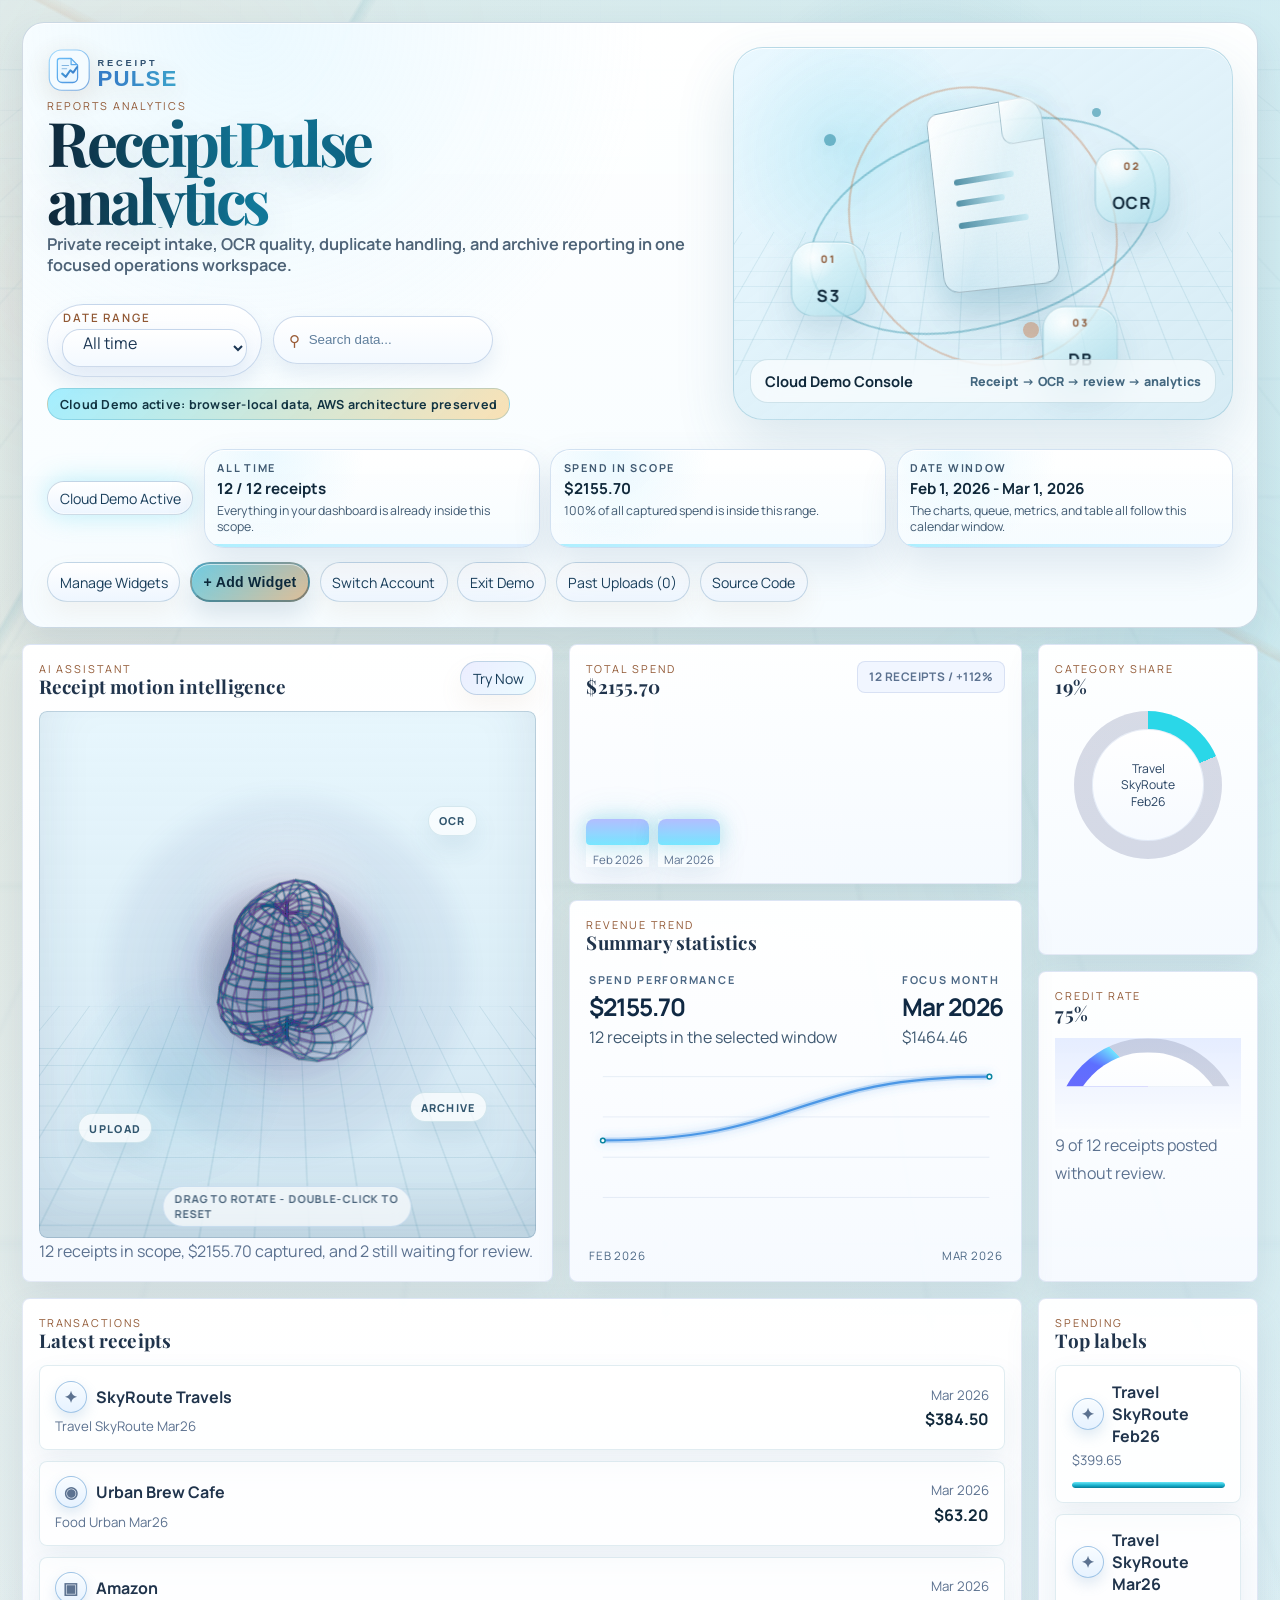
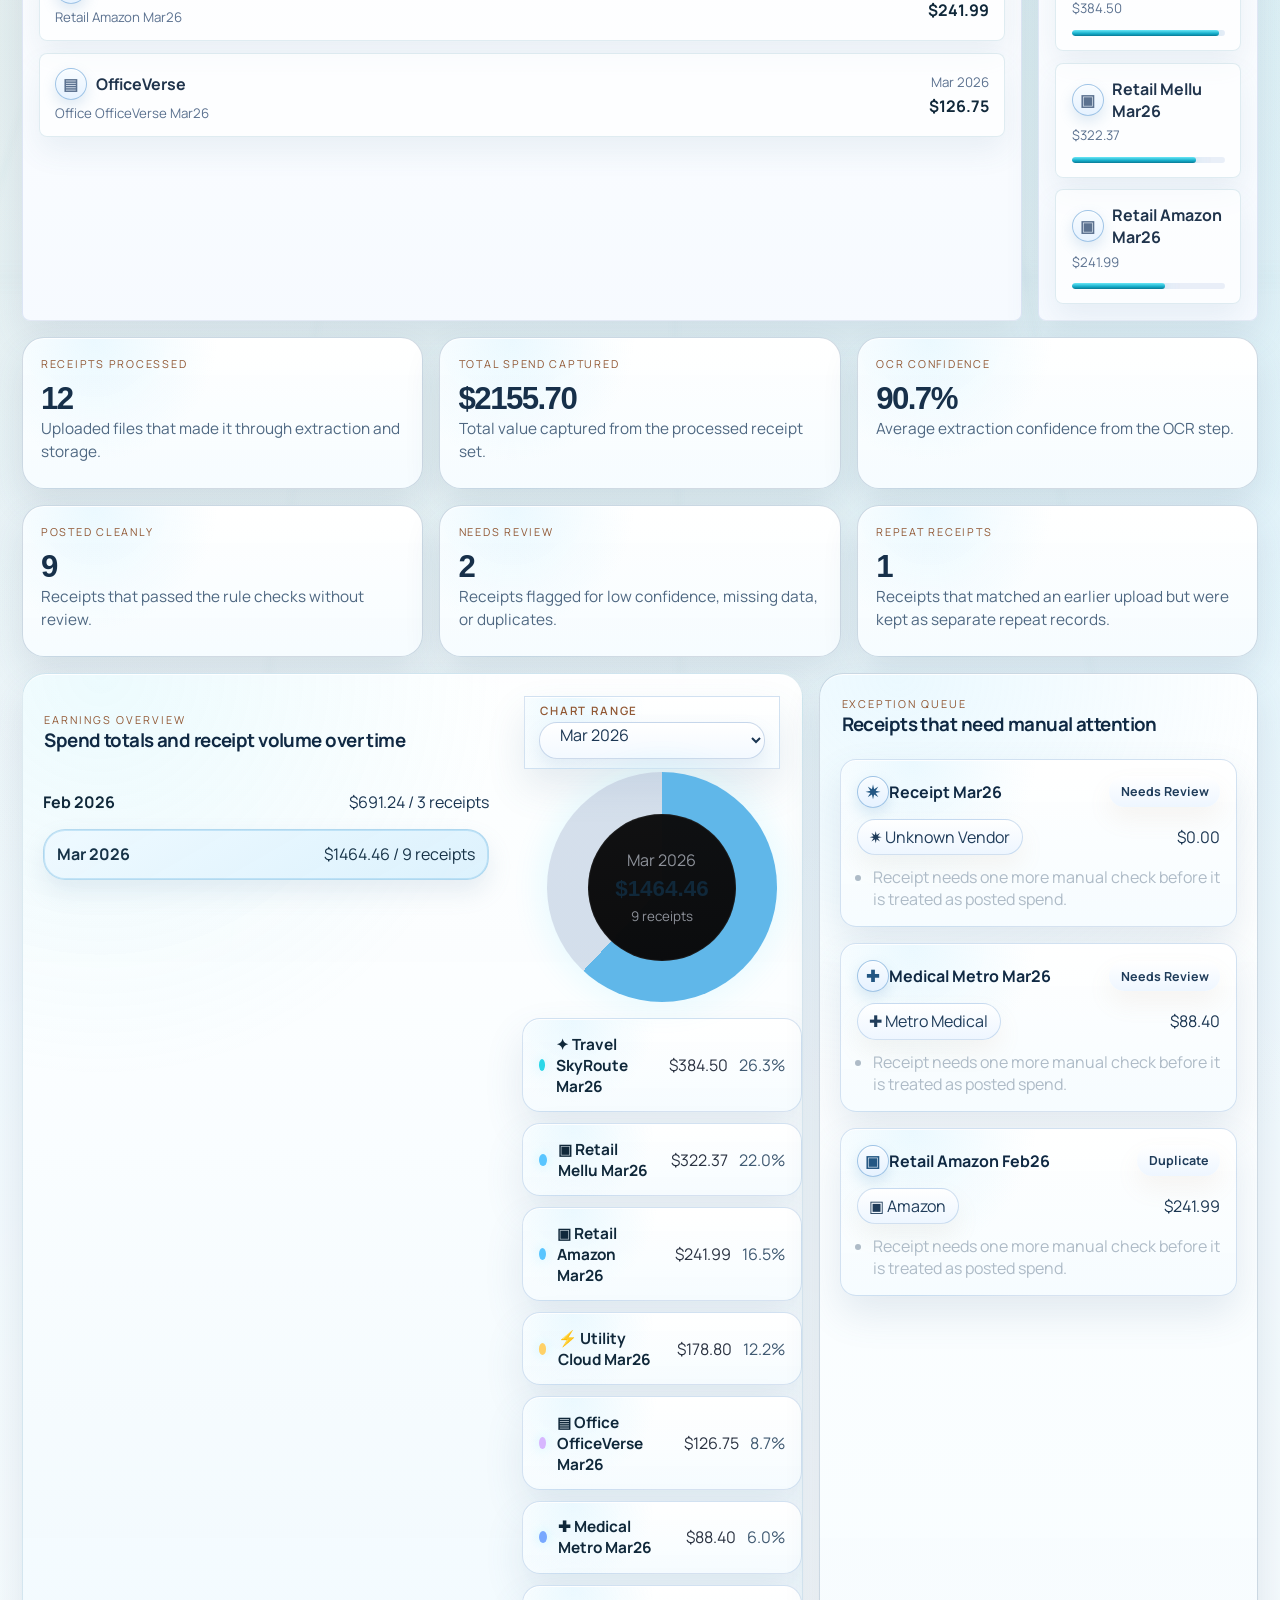
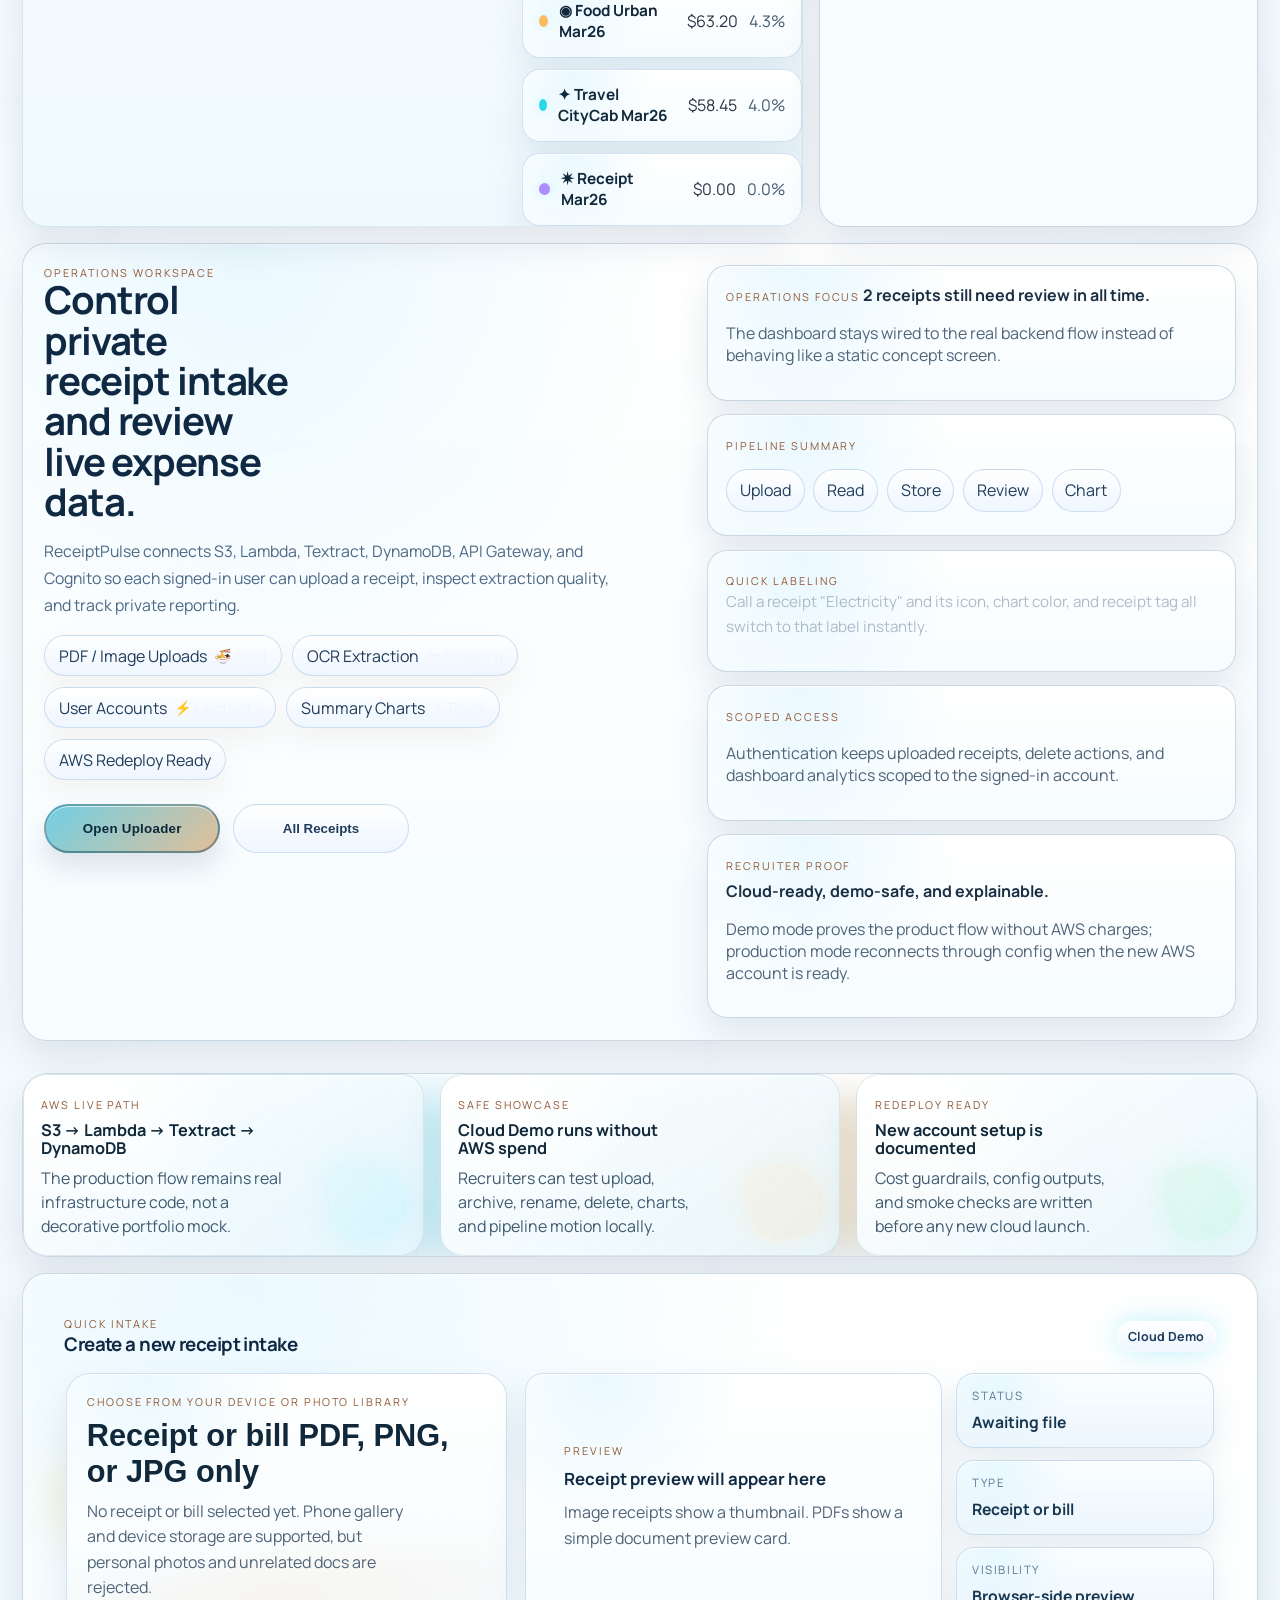
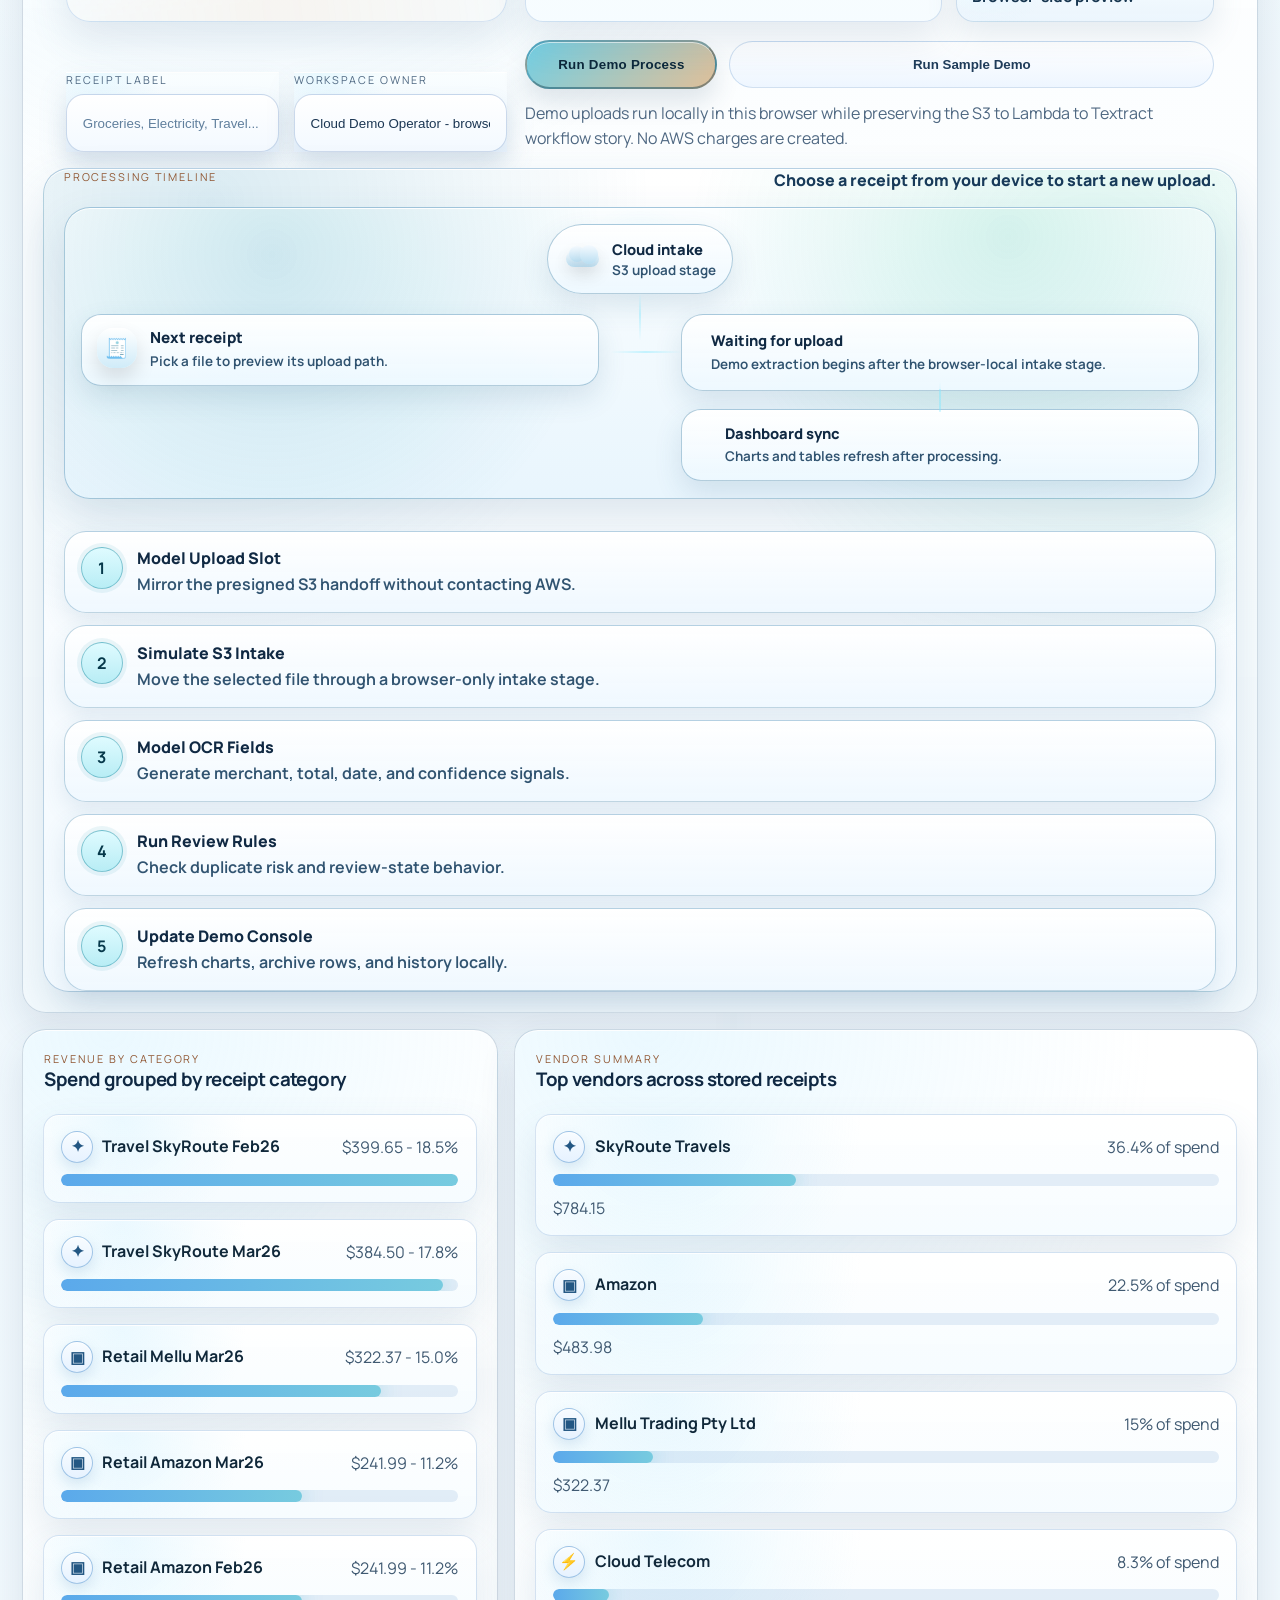
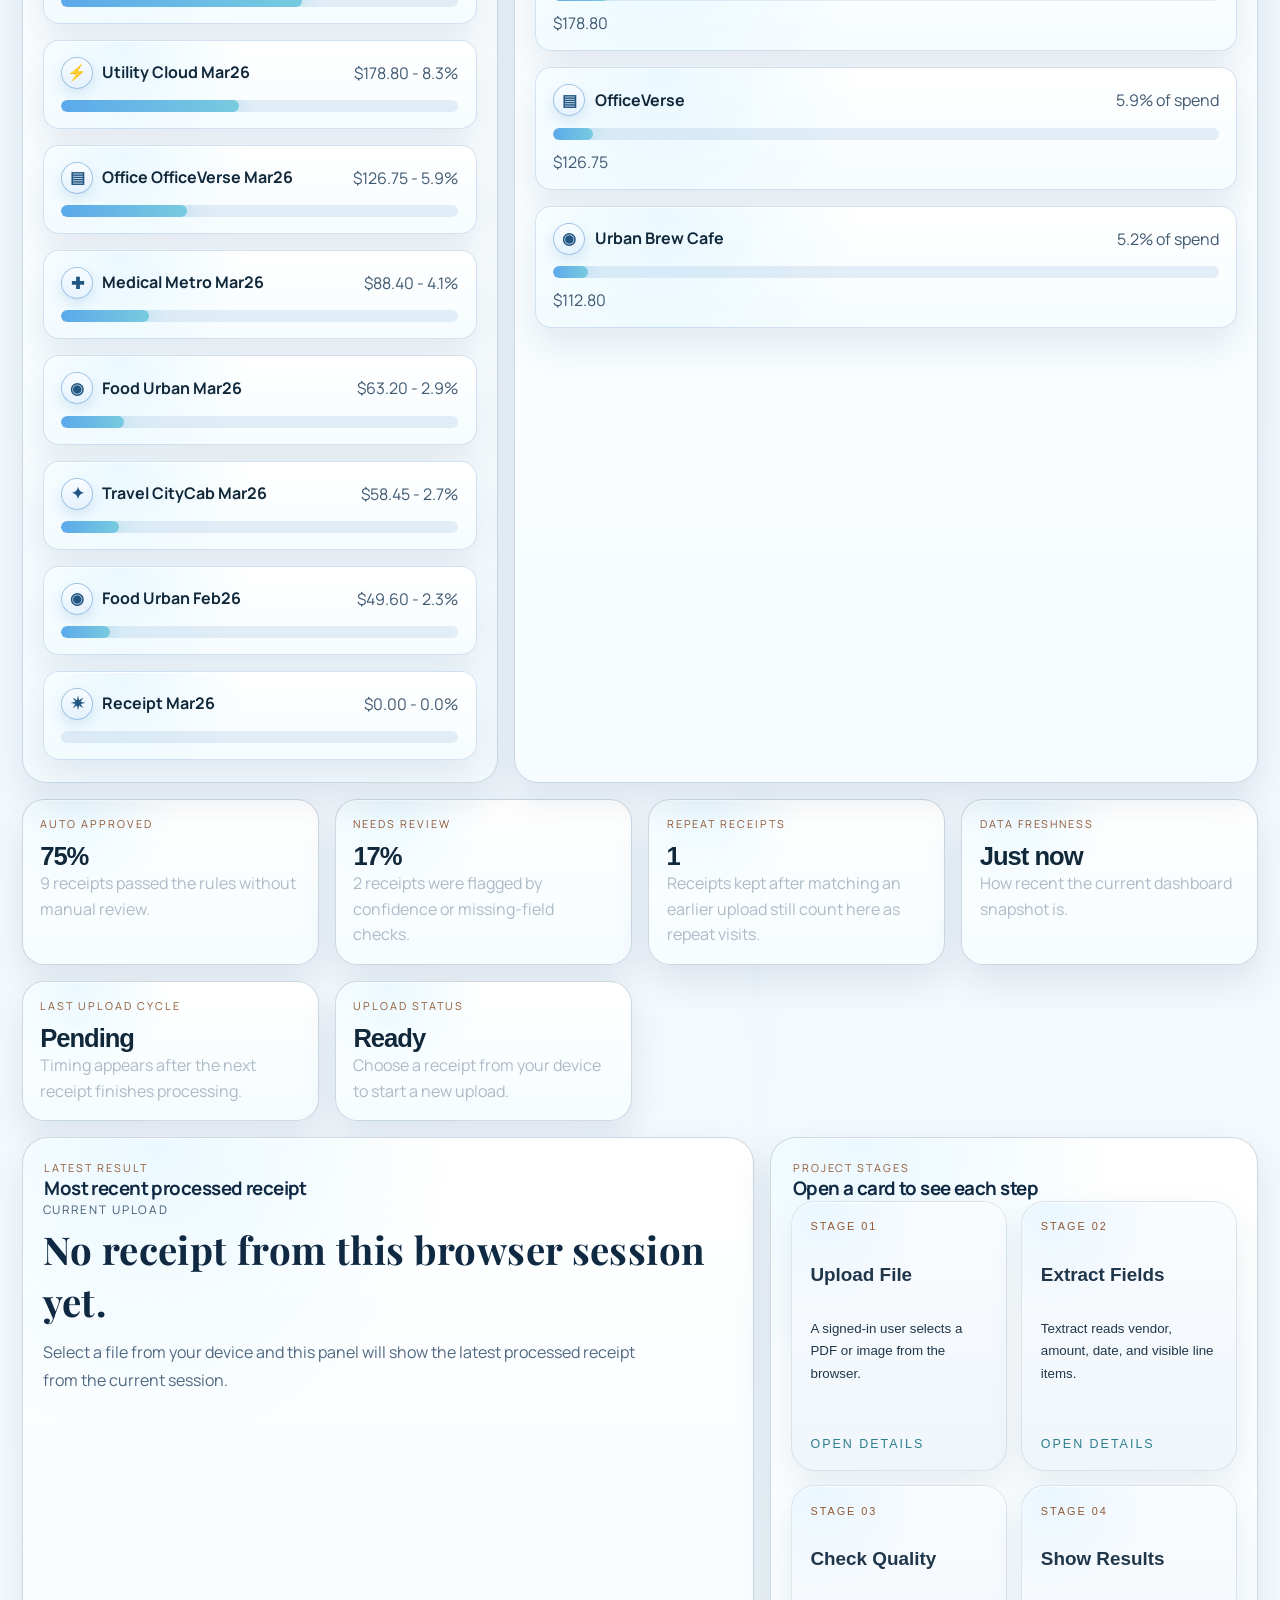
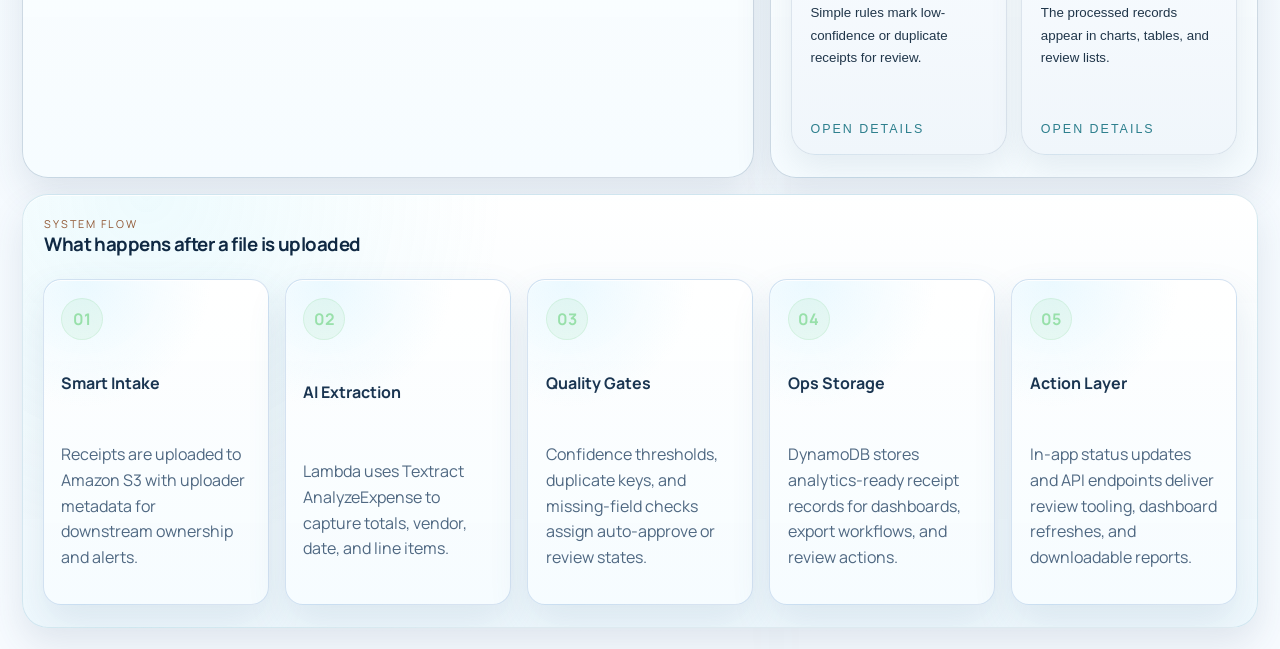
==== dashboard/app.html @ 8b2fd995 "Add premium dashboard visual upgrade" ====
<!DOCTYPE html>
<html lang="en">
  <head>
    <meta charset="UTF-8" />
    <meta name="viewport" content="width=device-width, initial-scale=1.0" />
    <meta name="referrer" content="strict-origin-when-cross-origin" />
    <script>
      (() => {
        document.documentElement.dataset.uiTheme = "light";
        document.documentElement.style.colorScheme = "light";
        try {
          window.localStorage.setItem("receiptpulse-ui-theme", "light");
        } catch (error) {}
      })();
    </script>
    <title>ReceiptPulse | Cloud Demo Dashboard</title>
    <meta
      name="description"
      content="Explore the ReceiptPulse Cloud Demo dashboard with receipt OCR, duplicate review, analytics, and AWS architecture highlights without entering real credentials."
    />
    <meta name="theme-color" content="#071321" />
    <link rel="canonical" href="https://agarwalujala3-lang.github.io/ReceiptPulse/app.html" />
    <meta property="og:type" content="website" />
    <meta property="og:url" content="https://agarwalujala3-lang.github.io/ReceiptPulse/app.html" />
    <meta property="og:site_name" content="ReceiptPulse" />
    <meta property="og:title" content="ReceiptPulse | Cloud Demo Dashboard" />
    <meta
      property="og:description"
      content="See the public Cloud Demo dashboard with receipt uploads, duplicate decisions, analytics, rename flows, and AWS serverless architecture."
    />
    <meta property="og:image" content="https://agarwalujala3-lang.github.io/ReceiptPulse/social-preview.png?v=20260616a" />
    <meta property="og:image:width" content="1200" />
    <meta property="og:image:height" content="630" />
    <meta property="og:image:alt" content="ReceiptPulse Cloud Demo dashboard with analytics, 3D receipt visuals, and AWS architecture proof." />
    <meta name="twitter:card" content="summary_large_image" />
    <meta name="twitter:title" content="ReceiptPulse | Cloud Demo Dashboard" />
    <meta
      name="twitter:description"
      content="Safe public dashboard demo for the ReceiptPulse AWS serverless portfolio project."
    />
    <meta name="twitter:image" content="https://agarwalujala3-lang.github.io/ReceiptPulse/social-preview.png?v=20260616a" />
    <link rel="icon" type="image/svg+xml" href="./receiptpulse-mark.svg?v=20260402c" />
    <link rel="icon" type="image/png" href="./receiptpulse-favicon.png?v=20260402c" />
    <link rel="apple-touch-icon" href="./receiptpulse-favicon.png?v=20260402c" />
    <link rel="preconnect" href="https://fonts.googleapis.com" />
    <link rel="preconnect" href="https://fonts.gstatic.com" crossorigin />
    <link
      rel="stylesheet"
      href="https://fonts.googleapis.com/css2?family=Manrope:wght@400;500;600;700&family=Playfair+Display:wght@500;600;700&display=swap"
    />
    <link rel="stylesheet" href="./styles.css?v=20260626a" />
  </head>
  <body class="cinema-ui dribbble-dashboard neuro-skin post-cover-ui" data-brand-launch="off">
    <div class="cinema-stage" aria-hidden="true">
      <span class="cinema-glow cinema-glow-ember"></span>
      <span class="cinema-glow cinema-glow-ice"></span>
      <span class="cinema-grid"></span>
      <span class="cinema-beam"></span>
    </div>
    <div class="dashboard-shell">
      <header class="topbar dashboard-sidebar">
        <div class="brand-lockup brand-lockup-sidebar">
          <a class="brand-mark brand-mark-link" href="./index.html" aria-label="ReceiptPulse home">
            <img
              class="brand-logo"
              src="./receiptpulse-logo.svg?v=20260402c"
              data-logo-dark="./receiptpulse-logo.svg?v=20260402c"
              data-logo-light="./receiptpulse-logo-light.svg?v=20260417a"
              alt="ReceiptPulse"
            />
          </a>
        </div>
        <section class="dashboard-profile-card" aria-label="Workspace profile">
          <div class="dashboard-profile-head">
            <img class="dashboard-profile-avatar" src="./profile-avatar.svg?v=20260414a" alt="Workspace profile avatar" />
            <div class="dashboard-profile-copy">
              <p class="dashboard-profile-date">Monday, March 24</p>
              <h3>Welcome back, <span id="profileName">Operator</span>!</h3>
            </div>
          </div>
        </section>
        <nav class="dashboard-nav" aria-label="Dashboard sections">
          <a class="dashboard-nav-link is-active" href="./app.html"><span class="dashboard-nav-icon">D</span>Dashboard</a>
          <a class="dashboard-nav-link" href="./profile.html"><span class="dashboard-nav-icon">P</span>Profile</a>
          <a class="dashboard-nav-link" href="./reports.html"><span class="dashboard-nav-icon">R</span>Reports</a>
          <a class="dashboard-nav-link" href="./app.html#uploadLab"><span class="dashboard-nav-icon">I</span>Intake</a>
          <a class="dashboard-nav-link" href="./app.html#receiptsTable"><span class="dashboard-nav-icon">A</span>Archive</a>
        </nav>
        <section class="dashboard-sidebar-card">
          <p class="eyebrow">Workspace</p>
          <h3>Private receipt analytics.</h3>
          <p>Uploads, duplicate decisions, archive records, and dashboard totals stay scoped to the signed-in account.</p>
          <div class="topbar-pills dashboard-tech-pills">
            <span>AWS Textract</span>
            <span>Cognito Auth</span>
            <span>DynamoDB Storage</span>
          </div>
        </section>
        <div class="dashboard-sidebar-footer">
          <span class="status-pill dashboard-sidebar-pill" id="modeBadge">Project Demo</span>
          <span class="status-note" id="statusNote">Booting dashboard.</span>
        </div>
      </header>

      <div class="dashboard-main">
        <section class="panel dashboard-command-bar" id="dashboardCommandBar">
          <div class="dashboard-command-copy">
            <div class="dashboard-command-brand">
              <img
                class="dashboard-command-logo"
                src="./receiptpulse-logo.svg?v=20260402c"
                data-logo-dark="./receiptpulse-logo.svg?v=20260402c"
                data-logo-light="./receiptpulse-logo-light.svg?v=20260417a"
                alt="ReceiptPulse"
              />
            </div>
            <p class="eyebrow">Reports Analytics</p>
            <h1>ReceiptPulse analytics</h1>
            <p class="topbar-text">
              Private receipt intake, OCR quality, duplicate handling, and archive reporting in one focused operations workspace.
            </p>
          </div>
          <div class="dashboard-command-tools">
            <label class="select-shell dashboard-range-shell">
              <span>Date Range</span>
              <select class="month-select period-select" id="dashboardPeriodSelect" aria-label="Dashboard time range">
                <option value="all">All time</option>
                <option value="month">This month</option>
                <option value="quarter">Last 3 months</option>
                <option value="half">Last 6 months</option>
                <option value="year">This year</option>
              </select>
            </label>
            <label class="dashboard-search-shell">
              <span class="dashboard-search-icon" aria-hidden="true">&#9906;</span>
              <input class="text-input dashboard-search-input" type="search" placeholder="Search data..." aria-label="Search dashboard" />
            </label>
          </div>
          <div class="dashboard-command-visual" aria-hidden="true">
            <span class="command-grid-plane"></span>
            <span class="command-orbit command-orbit-one"></span>
            <span class="command-orbit command-orbit-two"></span>
            <span class="command-particle command-particle-one"></span>
            <span class="command-particle command-particle-two"></span>
            <span class="command-particle command-particle-three"></span>
            <div class="command-receipt-glass">
              <span class="command-receipt-fold"></span>
              <span class="command-receipt-line command-receipt-line-one"></span>
              <span class="command-receipt-line command-receipt-line-two"></span>
              <span class="command-receipt-line command-receipt-line-three"></span>
            </div>
            <div class="command-arch-node command-arch-node-upload">
              <span>01</span>
              <strong>S3</strong>
            </div>
            <div class="command-arch-node command-arch-node-ocr">
              <span>02</span>
              <strong>OCR</strong>
            </div>
            <div class="command-arch-node command-arch-node-archive">
              <span>03</span>
              <strong>DB</strong>
            </div>
            <div class="command-visual-copy">
              <strong>Cloud Demo Console</strong>
              <span>Receipt -> OCR -> review -> analytics</span>
            </div>
          </div>
          <div class="dashboard-command-meta">
            <div class="dashboard-command-pills">
              <span class="status-pill auth-summary-pill" id="authSummary">Portfolio Project</span>
              <div class="range-summary" id="rangeSummary" aria-live="polite"></div>
            </div>
            <div class="topbar-actions dashboard-command-actions">
              <button class="ghost-link ghost-button" id="manageWidgetsButton" type="button">Manage Widgets</button>
              <button class="primary-button topbar-primary-button" id="addWidgetButton" type="button">+ Add Widget</button>
              <button class="secondary-button demo-access-inline" id="demoAccessCta" type="button" hidden>Cloud Demo</button>
              <button class="ghost-link ghost-button theme-toggle" data-theme-toggle type="button" hidden>Light Mode</button>
              <button class="ghost-link ghost-button" id="authSecondaryCta" type="button" hidden>AWS Live Setup</button>
              <button class="primary-button topbar-primary-button" id="authCta" type="button" hidden>Sign In</button>
              <button class="ghost-link ghost-button" id="switchAccountButton" type="button" hidden>Switch Account</button>
              <button class="ghost-link ghost-button" id="signOutButton" type="button" hidden>Sign Out</button>
              <button class="ghost-link ghost-button" id="historyToggle" type="button">Past Uploads</button>
              <a class="ghost-link" href="https://github.com/agarwalujala3-lang/ReceiptPulse" target="_blank" rel="noopener noreferrer">Source Code</a>
            </div>
          </div>
        </section>

        <section class="panel workspace-guard" id="workspaceGuard" hidden>
          <p class="eyebrow">Private Workspace Lock</p>
          <h3>Open Cloud Demo or sign in to an AWS Live workspace.</h3>
          <p>The public demo uses browser-local data. Real account sign-in appears only when Cognito is configured.</p>
          <div class="workspace-guard-actions">
            <button class="primary-button" id="guardSignIn" type="button">Sign In</button>
            <button class="secondary-button" id="guardDemoAccess" type="button">View Cloud Demo</button>
            <button class="ghost-link ghost-button" id="guardSignUp" type="button">AWS Live Setup</button>
          </div>
        </section>

        <main class="shell">
      <section class="neo-dashboard-board" id="neoDashboardBoard">
        <article class="panel neo-card neo-card--assistant">
          <div class="neo-card-head">
            <div>
              <p class="eyebrow">AI Assistant</p>
              <h3>Receipt motion intelligence</h3>
            </div>
            <button class="ghost-link ghost-button neo-card-action" id="neoFigureAction" type="button">Try Now</button>
          </div>
          <div class="neo-figure-stage" data-neo-figure-stage role="region" aria-label="Interactive 3D mesh preview. Drag to rotate.">
            <span class="neo-figure-halo neo-figure-halo--one"></span>
            <span class="neo-figure-halo neo-figure-halo--two"></span>
            <span class="neo-orbit-label neo-orbit-label-upload">Upload</span>
            <span class="neo-orbit-label neo-orbit-label-ocr">OCR</span>
            <span class="neo-orbit-label neo-orbit-label-archive">Archive</span>
            <canvas class="neo-figure-canvas" id="neoFigureCanvas" width="420" height="320"></canvas>
            <p class="neo-figure-hint">Drag to rotate - Double-click to reset</p>
          </div>
          <p class="neo-card-copy" id="neoAssistantCopy">
            Analyze workspace receipt flow, extraction quality, and store activity from one animated control board.
          </p>
        </article>

        <article class="panel neo-card neo-card--total">
          <div class="neo-card-head">
            <div>
              <p class="eyebrow">Total spend</p>
              <h3 id="neoTotalValue">$0.00</h3>
            </div>
            <span class="neo-card-meta" id="neoTotalMeta">Awaiting receipts</span>
          </div>
          <div class="neo-mini-bars" id="neoMiniBars"></div>
        </article>

        <div class="neo-side-stack">
          <article class="panel neo-card neo-card--share">
            <div class="neo-card-head">
              <div>
                <p class="eyebrow">Category share</p>
                <h3 id="neoShareValue">0%</h3>
              </div>
            </div>
            <div class="neo-share-ring" id="neoShareRing">
              <span id="neoShareLabel">Awaiting data</span>
            </div>
          </article>

          <article class="panel neo-card neo-card--gauge">
            <div class="neo-card-head">
              <div>
                <p class="eyebrow">Credit rate</p>
                <h3 id="neoGaugeValue">0%</h3>
              </div>
            </div>
            <div class="neo-gauge-track">
              <span class="neo-gauge-arc" id="neoGaugeArc"></span>
            </div>
            <p class="neo-card-copy" id="neoGaugeNote">Receipts that posted cleanly.</p>
          </article>
        </div>

        <article class="panel neo-card neo-card--trend">
          <div class="neo-card-head">
            <div>
              <p class="eyebrow">Revenue trend</p>
              <h3>Summary statistics</h3>
            </div>
          </div>
          <div class="neo-trend-board" id="neoTrendBoard"></div>
        </article>

        <article class="panel neo-card neo-card--transactions">
          <div class="neo-card-head">
            <div>
              <p class="eyebrow">Transactions</p>
              <h3>Latest receipts</h3>
            </div>
          </div>
          <div class="neo-transaction-list" id="neoTransactionList"></div>
        </article>

        <article class="panel neo-card neo-card--spending">
          <div class="neo-card-head">
            <div>
              <p class="eyebrow">Spending</p>
              <h3>Top labels</h3>
            </div>
          </div>
          <div class="neo-spend-list" id="neoSpendList"></div>
        </article>
      </section>

      <section class="control-grid" id="overviewSection">
        <section class="hero panel">
          <div class="hero-copy">
            <p class="eyebrow">Operations Workspace</p>
            <h2>Control private receipt intake and review live expense data.</h2>
            <p class="hero-text">
              ReceiptPulse connects S3, Lambda, Textract, DynamoDB, API Gateway, and Cognito so each signed-in user can upload a receipt, inspect extraction quality, and track private reporting.
            </p>
            <div class="fun-tags">
              <span>PDF / Image Uploads</span>
              <span>OCR Extraction</span>
              <span>User Accounts</span>
              <span>Summary Charts</span>
              <span>AWS Redeploy Ready</span>
            </div>
            <div class="hero-actions">
              <button class="primary-button" id="heroUploadTrigger" type="button">Open Uploader</button>
              <button class="secondary-button" id="archiveToggle" type="button">Open Archive</button>
            </div>
          </div>
          <div class="hero-grid">
            <article class="glass-card spotlight">
              <span class="mini-label">Operations Focus</span>
              <strong id="riskHeadline">Receipts are parsed, scored, and flagged when the extracted data looks weak.</strong>
              <p>The dashboard stays wired to the real backend flow instead of behaving like a static concept screen.</p>
            </article>
            <article class="glass-card">
              <span class="mini-label">Pipeline Summary</span>
              <div class="pipeline">
                <span>Upload</span>
                <span>Read</span>
                <span>Store</span>
                <span>Review</span>
                <span>Chart</span>
              </div>
            </article>
            <article class="glass-card">
              <span class="mini-label">Quick Labeling</span>
              <p>Users can add a short label before upload so repeat visits and archive records are easier to identify later.</p>
            </article>
            <article class="glass-card">
              <span class="mini-label">Scoped Access</span>
              <p>Authentication keeps uploaded receipts, delete actions, and dashboard analytics scoped to the signed-in account.</p>
            </article>
            <article class="glass-card recruiter-proof-card">
              <span class="mini-label">Recruiter Proof</span>
              <strong>Cloud-ready, demo-safe, and explainable.</strong>
              <p>Demo mode proves the product flow without AWS charges; production mode reconnects through config when the new AWS account is ready.</p>
            </article>
          </div>
        </section>

        <section class="cloud-proof-strip panel" aria-label="ReceiptPulse cloud proof summary">
          <article class="proof-node proof-node-live">
            <span class="mini-label">AWS Live Path</span>
            <strong>S3 -> Lambda -> Textract -> DynamoDB</strong>
            <p>The production flow remains real infrastructure code, not a decorative portfolio mock.</p>
          </article>
          <article class="proof-node proof-node-demo">
            <span class="mini-label">Safe Showcase</span>
            <strong>Cloud Demo runs without AWS spend</strong>
            <p>Recruiters can test upload, archive, rename, delete, charts, and pipeline motion locally.</p>
          </article>
          <article class="proof-node proof-node-redeploy">
            <span class="mini-label">Redeploy Ready</span>
            <strong>New account setup is documented</strong>
            <p>Cost guardrails, config outputs, and smoke checks are written before any new cloud launch.</p>
          </article>
        </section>

        <aside class="panel upload-lab" id="uploadLab">
          <div class="section-heading section-heading-tight">
            <div>
              <p class="eyebrow">Quick Intake</p>
              <h3>Create a new receipt intake</h3>
            </div>
            <span class="status-tag status-auto-approved upload-ready-pill">Project Demo</span>
          </div>

          <form class="upload-form" id="uploadForm">
            <label class="dropzone" id="dropzone" for="fileInput">
              <input id="fileInput" type="file" accept=".pdf,.png,.jpg,.jpeg,application/pdf,image/png,image/jpeg" hidden />
              <span class="drop-kicker">Choose from your device or photo library</span>
              <strong class="drop-title">Receipt or bill PDF, PNG, or JPG only</strong>
              <span class="drop-copy" id="fileMeta">No receipt or bill selected yet. Phone gallery and device storage are supported, but personal photos and unrelated docs are rejected.</span>
            </label>

            <div class="upload-preview-shell">
              <div class="upload-preview-frame" id="previewFrame">
                <div class="preview-empty">
                  <span class="mini-label">Preview</span>
                  <strong>Receipt preview will appear here</strong>
                  <p>Image receipts show a thumbnail. PDFs show a simple document preview card.</p>
                </div>
              </div>
              <div class="preview-meta" id="previewMeta">
                <article class="preview-stat">
                  <span>Status</span>
                  <strong>Awaiting file</strong>
                </article>
                <article class="preview-stat">
                  <span>Type</span>
                  <strong>Receipt or bill</strong>
                </article>
                <article class="preview-stat">
                  <span>Visibility</span>
                  <strong>Browser-side preview</strong>
                </article>
              </div>
            </div>

            <div class="field-grid">
              <label class="field">
                <span>Receipt label</span>
                <input class="text-input" id="uploadName" type="text" placeholder="Groceries, Electricity, Travel..." />
              </label>
              <label class="field">
                <span>Workspace owner</span>
                <input class="text-input" id="uploadAccount" type="text" placeholder="Sign in to upload receipts" readonly />
              </label>
            </div>

            <div class="upload-actions-row">
              <button class="primary-button upload-submit" id="uploadSubmit" type="submit">
                Upload And Process
              </button>
              <button class="secondary-button sample-demo-upload" id="sampleDemoUpload" type="button" hidden>
                Run Sample Demo
              </button>
              <span class="upload-helper" id="uploadHelper">Add a label if you want. The app checks the uploaded file after OCR and rejects personal photos or unrelated documents.</span>
            </div>
          </form>

          <div class="upload-status-card">
            <div class="upload-status-head">
              <p class="eyebrow">Processing Timeline</p>
              <span class="muted" id="uploadMessage">Ready for the next upload.</span>
            </div>
            <div class="upload-motion-scene" id="uploadMotionScene" data-phase="idle" data-stage="slot" aria-hidden="true">
              <div class="motion-cloud">
                <span class="motion-cloud-glow"></span>
                <div class="motion-cloud-core">
                  <span class="motion-cloud-icon"></span>
                  <div class="motion-cloud-copy">
                    <strong>Cloud intake</strong>
                    <span>S3 upload stage</span>
                  </div>
                </div>
              </div>
              <div class="motion-receipt" id="uploadMotionReceipt">
                <span class="motion-receipt-mark" id="uploadMotionIcon">&#9635;</span>
                <div class="motion-receipt-copy">
                  <strong id="uploadMotionLabel">Next receipt</strong>
                  <span id="uploadMotionDetail">Pick a file to preview it.</span>
                </div>
              </div>
              <div class="motion-orbit" aria-hidden="true">
                <span></span>
                <span></span>
                <span></span>
              </div>
              <div class="motion-processing">
                <div class="motion-processing-core">
                  <span class="motion-processing-beam"></span>
                  <span class="motion-processing-dot"></span>
                </div>
                <div class="motion-processing-copy">
                  <strong id="uploadMotionStage">Waiting for upload</strong>
                  <span id="uploadMotionStageCopy">Extraction starts after the file reaches S3.</span>
                </div>
              </div>
              <div class="motion-ledger">
                <span class="motion-ledger-ring"></span>
                <div class="motion-ledger-copy">
                  <strong>Dashboard sync</strong>
                  <span>Charts and tables refresh after processing.</span>
                </div>
              </div>
            </div>
            <div class="timeline-list" id="uploadTimeline"></div>
          </div>
        </aside>
      </section>

      <section class="ops-strip" id="opsStrip"></section>

      <section class="mission-grid" id="activityBoard">
        <article class="panel spotlight-panel">
          <div class="section-heading section-heading-tight">
            <div>
              <p class="eyebrow">Latest Result</p>
              <h3>Most recent processed receipt</h3>
            </div>
          </div>
          <div class="spotlight-shell">
            <div class="spotlight-copy">
              <p class="spotlight-kicker" id="spotlightKicker">Current upload</p>
              <h3 class="spotlight-title" id="spotlightTitle">No receipt from this browser session yet.</h3>
              <p class="spotlight-narrative" id="spotlightNarrative">
                Upload a receipt and this panel will show the extracted summary, review state, and file details.
              </p>
              <div class="spotlight-actions" id="spotlightActions"></div>
            </div>
            <div class="spotlight-facts" id="spotlightFacts"></div>
          </div>
        </article>

        <article class="panel">
          <div class="section-heading section-heading-tight">
            <div>
              <p class="eyebrow">Project Stages</p>
              <h3>Open a card to see each step</h3>
            </div>
          </div>
          <div class="flip-grid" id="flipGrid"></div>
        </article>
      </section>

      <section class="metrics-grid" id="metricsGrid"></section>

      <section class="insight-layout" id="summaryBoard">
        <article class="panel">
          <div class="section-heading">
            <div>
              <p class="eyebrow">Revenue By Category</p>
              <h3>Spend grouped by receipt category</h3>
            </div>
          </div>
          <div id="categoryChart" class="stack-chart"></div>
        </article>

        <article class="panel">
          <div class="section-heading">
            <div>
              <p class="eyebrow">Vendor Summary</p>
              <h3>Top vendors across stored receipts</h3>
            </div>
          </div>
          <div id="vendorList" class="vendor-list"></div>
        </article>
      </section>

      <section class="panel" id="workflowBoard">
        <div class="section-heading">
          <div>
            <p class="eyebrow">System Flow</p>
            <h3>What happens after a file is uploaded</h3>
          </div>
        </div>
        <div class="architecture-track" id="workflowTrack"></div>
      </section>

      <section class="insight-layout" id="analyticsBoard">
        <article class="panel" id="reviewQueue">
          <div class="section-heading">
            <div>
              <p class="eyebrow">Exception Queue</p>
              <h3>Receipts that need manual attention</h3>
            </div>
          </div>
          <div id="queueList" class="queue-list"></div>
        </article>

        <article class="panel" id="analyticsSection">
          <div class="section-heading">
            <div>
              <p class="eyebrow">Earnings Overview</p>
              <h3>Spend totals and receipt volume over time</h3>
            </div>
            <label class="select-shell chart-select-shell">
              <span>Chart Range</span>
              <select class="month-select" id="expenseMonthSelect" aria-label="Expense month selector"></select>
            </label>
          </div>
          <div class="trend-shell">
            <div id="trendBars" class="trend-bars"></div>
            <div class="expense-donut-shell">
              <div class="expense-donut" id="expenseDonut"></div>
              <div class="expense-legend" id="expenseLegend"></div>
            </div>
          </div>
        </article>
      </section>

      <section class="panel table-panel archive-collapsed" id="receiptsTable">
        <div class="section-heading">
          <div>
            <p class="eyebrow">Detailed Report Logs</p>
            <h3>Records currently saved in the project database</h3>
          </div>
          <div class="archive-actions">
            <div class="filter-row" id="filterRow"></div>
            <button class="ghost-link ghost-button" id="archiveClose" type="button">Hide Archive</button>
          </div>
        </div>
        <div class="table-wrap">
          <table>
            <thead>
              <tr>
                <th>Receipt</th>
                <th>Vendor</th>
                <th>Category</th>
                <th>Status</th>
                <th>Total</th>
                <th>Confidence</th>
                <th>Month</th>
                <th>Actions</th>
              </tr>
            </thead>
            <tbody id="receiptsBody"></tbody>
          </table>
        </div>
      </section>
    </main>
      </div>
    </div>

    <div class="history-scrim" id="historyScrim" hidden></div>
    <aside class="history-drawer" id="historyDrawer" aria-hidden="true" hidden>
      <div class="history-head">
        <div>
          <p class="eyebrow">Recent Uploads</p>
          <h3>Uploads from this browser</h3>
        </div>
        <div class="history-head-actions">
          <button class="ghost-link ghost-button" id="historyDelete" type="button">Delete Period Data</button>
          <button class="ghost-link ghost-button" id="historyClose" type="button">Close</button>
        </div>
      </div>
      <p class="history-copy">
        This drawer keeps a local record of uploads from this browser. In AWS Live mode, stored delete actions call the API; in Cloud Demo mode, they only change browser-local demo data.
      </p>
      <div class="history-range-shell">
        <label class="field history-field">
          <span>From</span>
          <input class="text-input" id="historyRangeStart" type="date" />
        </label>
        <label class="field history-field">
          <span>To</span>
          <input class="text-input" id="historyRangeEnd" type="date" />
        </label>
      </div>
      <p class="history-note">
        Delete stored receipts by date range to remove them from the archive, review queue, totals, and charts for the active workspace mode.
      </p>
      <div class="history-toolbar">
        <button class="primary-button history-delete-button" id="historyDeleteAction" type="button">
          Delete Stored Receipts
        </button>
        <button class="ghost-link ghost-button" id="historyClearLocal" type="button">Clear Local Only</button>
      </div>
      <div class="history-list" id="historyList"></div>
    </aside>

    <div class="confirm-scrim" id="confirmScrim" hidden></div>
    <section class="confirm-modal" id="confirmModal" aria-hidden="true" hidden role="dialog" aria-modal="true" aria-labelledby="confirmTitle">
      <p class="eyebrow">Confirm action</p>
      <h3 id="confirmTitle">Delete stored receipts?</h3>
      <p class="confirm-copy" id="confirmBody">
        This action will remove matching receipts from the archive, charts, totals, and review queue.
      </p>
      <div class="confirm-actions">
        <button class="ghost-link ghost-button" id="confirmCancel" type="button">Cancel</button>
        <button class="primary-button confirm-danger" id="confirmAccept" type="button">Delete</button>
      </div>
    </section>

    <div class="rename-scrim" id="renameScrim" hidden></div>
    <section class="rename-modal" id="renameModal" aria-hidden="true" hidden role="dialog" aria-modal="true" aria-labelledby="renameTitle">
      <p class="eyebrow">Rename Receipt</p>
      <h3 id="renameTitle">Rename receipt label</h3>
      <p class="confirm-copy" id="renameBody">
        Type a new label, or clear the field to let ReceiptPulse rebuild a shorter automatic label.
      </p>
      <label class="field rename-field">
        <span>Receipt label</span>
        <input class="text-input rename-input" id="renameInput" type="text" maxlength="120" />
      </label>
      <p class="rename-note" id="renameNote">
        Leave it blank and ReceiptPulse will rebuild a shorter automatic label.
      </p>
      <div class="confirm-actions">
        <button class="ghost-link ghost-button" id="renameCancel" type="button">Cancel</button>
        <button class="primary-button rename-save-button" id="renameSave" type="button">Save Label</button>
      </div>
    </section>

    <div class="duplicate-decision-scrim" id="duplicateDecisionScrim" hidden></div>
    <section
      class="duplicate-decision-modal"
      id="duplicateDecisionModal"
      aria-hidden="true"
      hidden
      tabindex="-1"
      role="dialog"
      aria-modal="true"
      aria-labelledby="duplicateDecisionTitle"
    >
      <span class="duplicate-decision-aura duplicate-decision-aura--one" aria-hidden="true"></span>
      <span class="duplicate-decision-aura duplicate-decision-aura--two" aria-hidden="true"></span>
      <div class="duplicate-decision-head">
        <p class="eyebrow" id="duplicateDecisionEyebrow">Duplicate Receipt Warning</p>
        <h3 id="duplicateDecisionTitle">Possible duplicate upload detected.</h3>
        <p class="duplicate-decision-body" id="duplicateDecisionBody">
          This file looks like a receipt that already exists in your workspace. Keep it with your own name or let ReceiptPulse create a unique repeat label for you.
        </p>
      </div>

      <div class="duplicate-decision-shell">
        <div class="duplicate-decision-signal" aria-hidden="true">
          <span class="duplicate-signal-ring duplicate-signal-ring--outer"></span>
          <span class="duplicate-signal-ring duplicate-signal-ring--inner"></span>
          <span class="duplicate-signal-core" id="duplicateDecisionSignalCore">!</span>
        </div>

        <div class="duplicate-decision-copy">
          <label class="field duplicate-decision-field" id="duplicateDecisionField">
            <span>New separate receipt name</span>
            <input
              class="text-input duplicate-decision-input"
              id="duplicateDecisionLabel"
              type="text"
              placeholder="Optional: type your own separate name"
              maxlength="120"
            />
          </label>

          <p class="duplicate-decision-note" id="duplicateDecisionNote">
            Leave this blank and ReceiptPulse will generate a unique repeat label.
          </p>

          <div class="duplicate-decision-actions" id="duplicateDecisionActions">
            <button class="primary-button duplicate-keep-button" id="duplicateDecisionKeep" type="button">
              Keep As Separate Receipt
            </button>
            <button class="ghost-link ghost-button duplicate-reject-button" id="duplicateDecisionReject" type="button">
              Reject Upload
            </button>
          </div>
        </div>
      </div>
    </section>

    <script src="./config.js?v=20260615a"></script>
    <script src="./theme.js?v=20260427b" defer></script>
    <script src="./brand-launch.js?v=20260406a" defer></script>
    <script src="./auth.js?v=20260616b" defer></script>
    <script src="./app.js?v=20260615a" defer></script>
  </body>
</html>
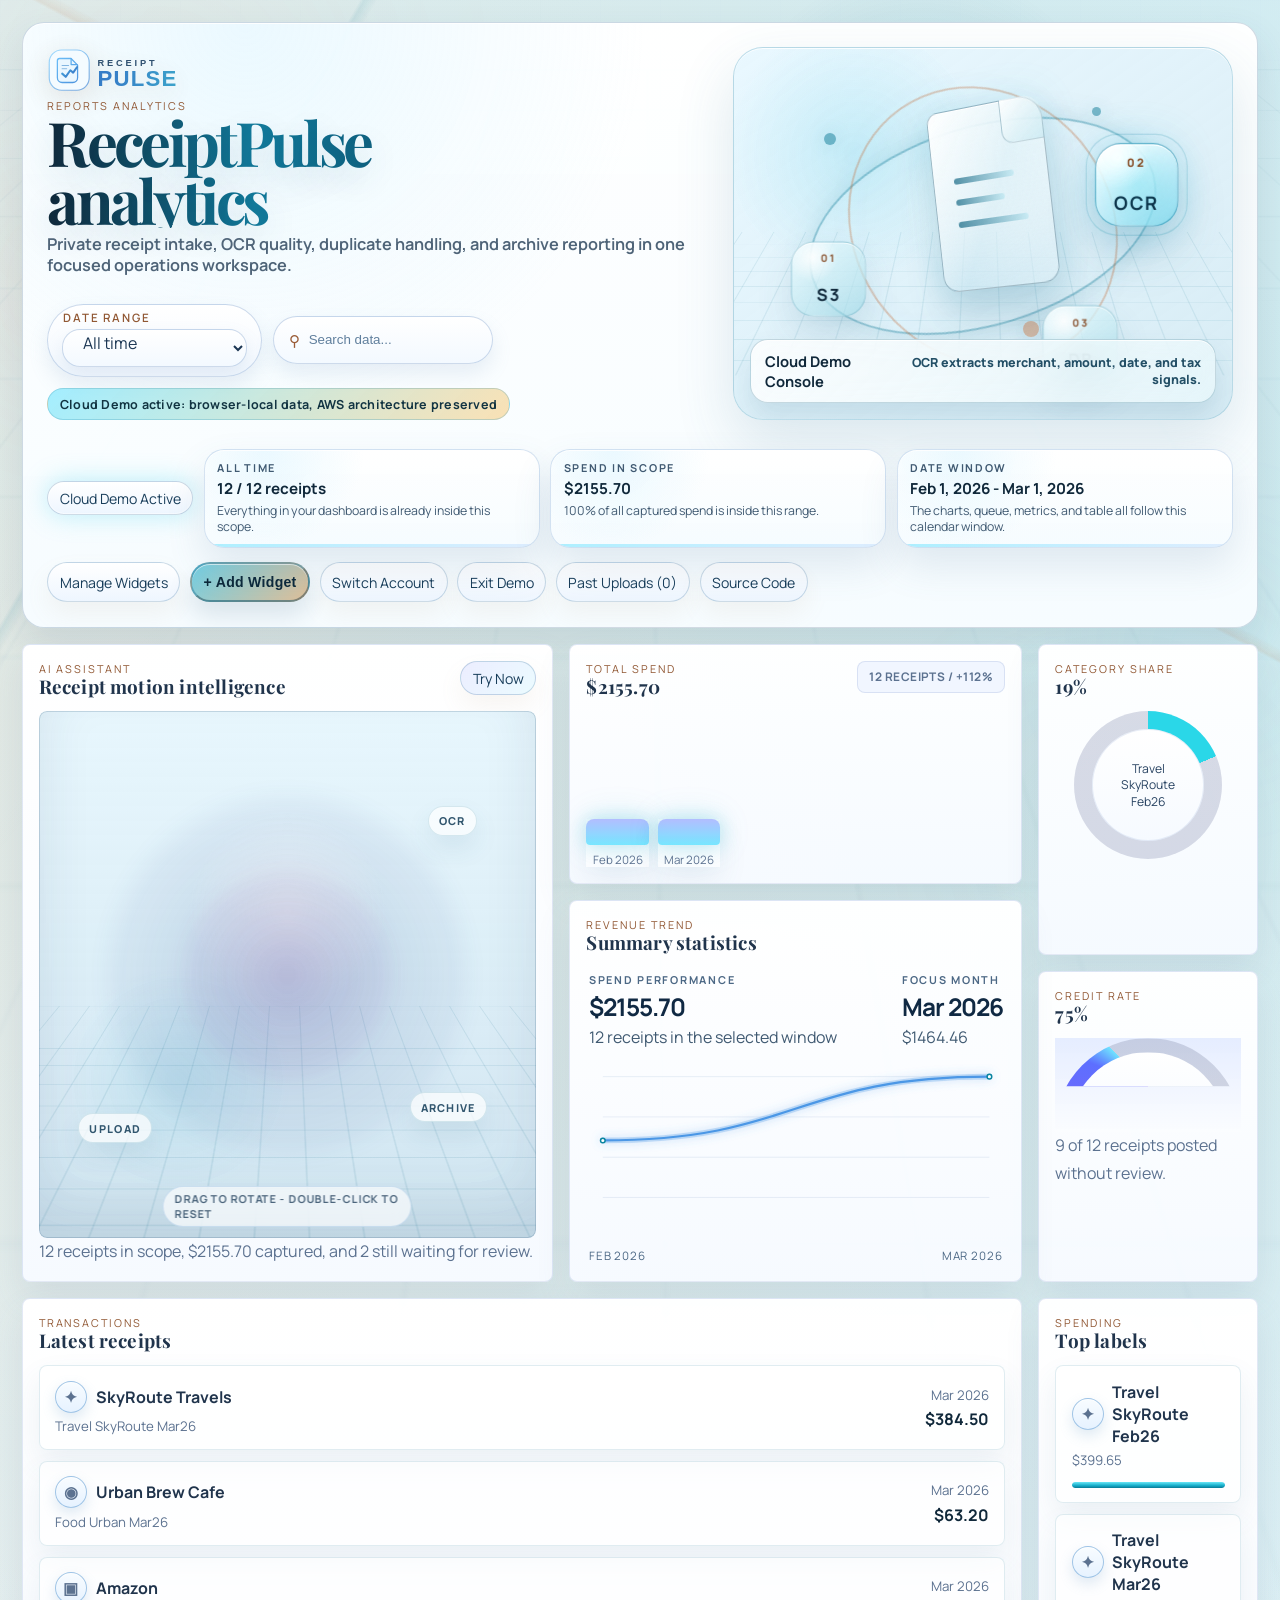
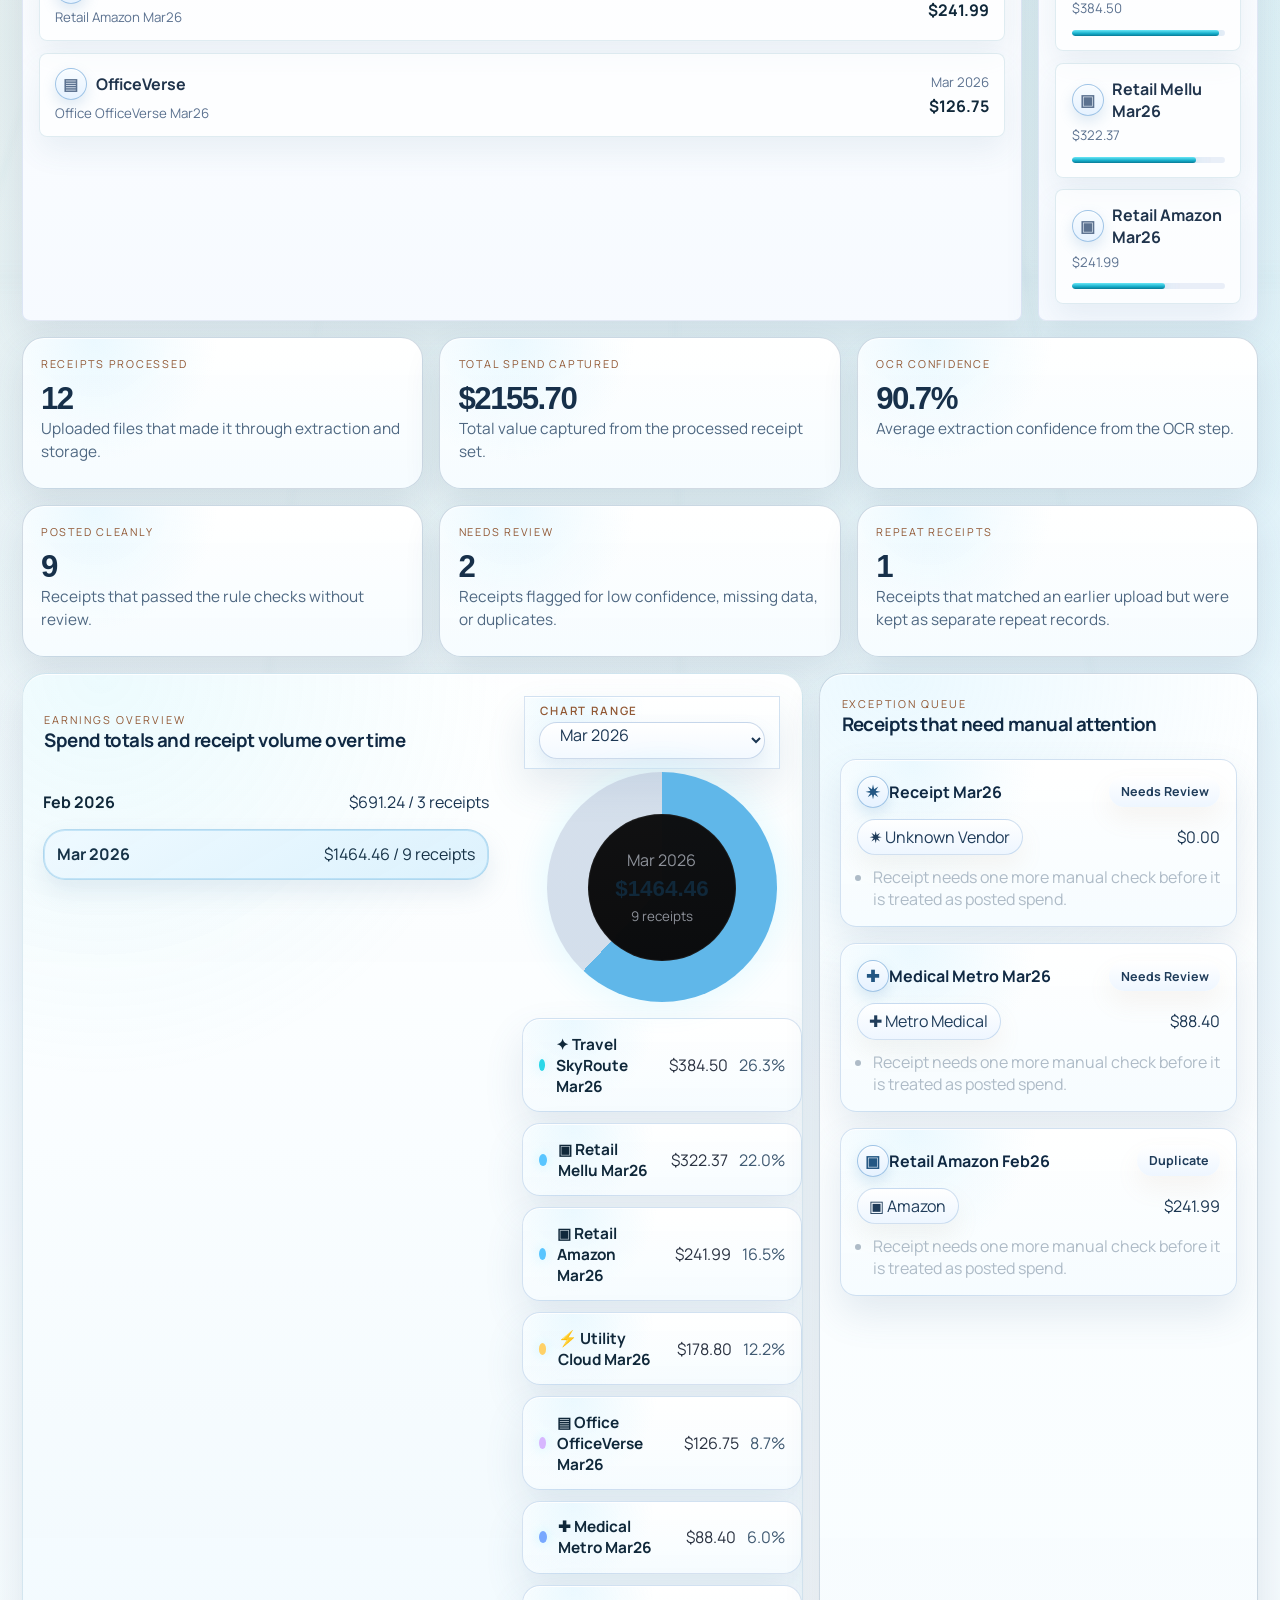
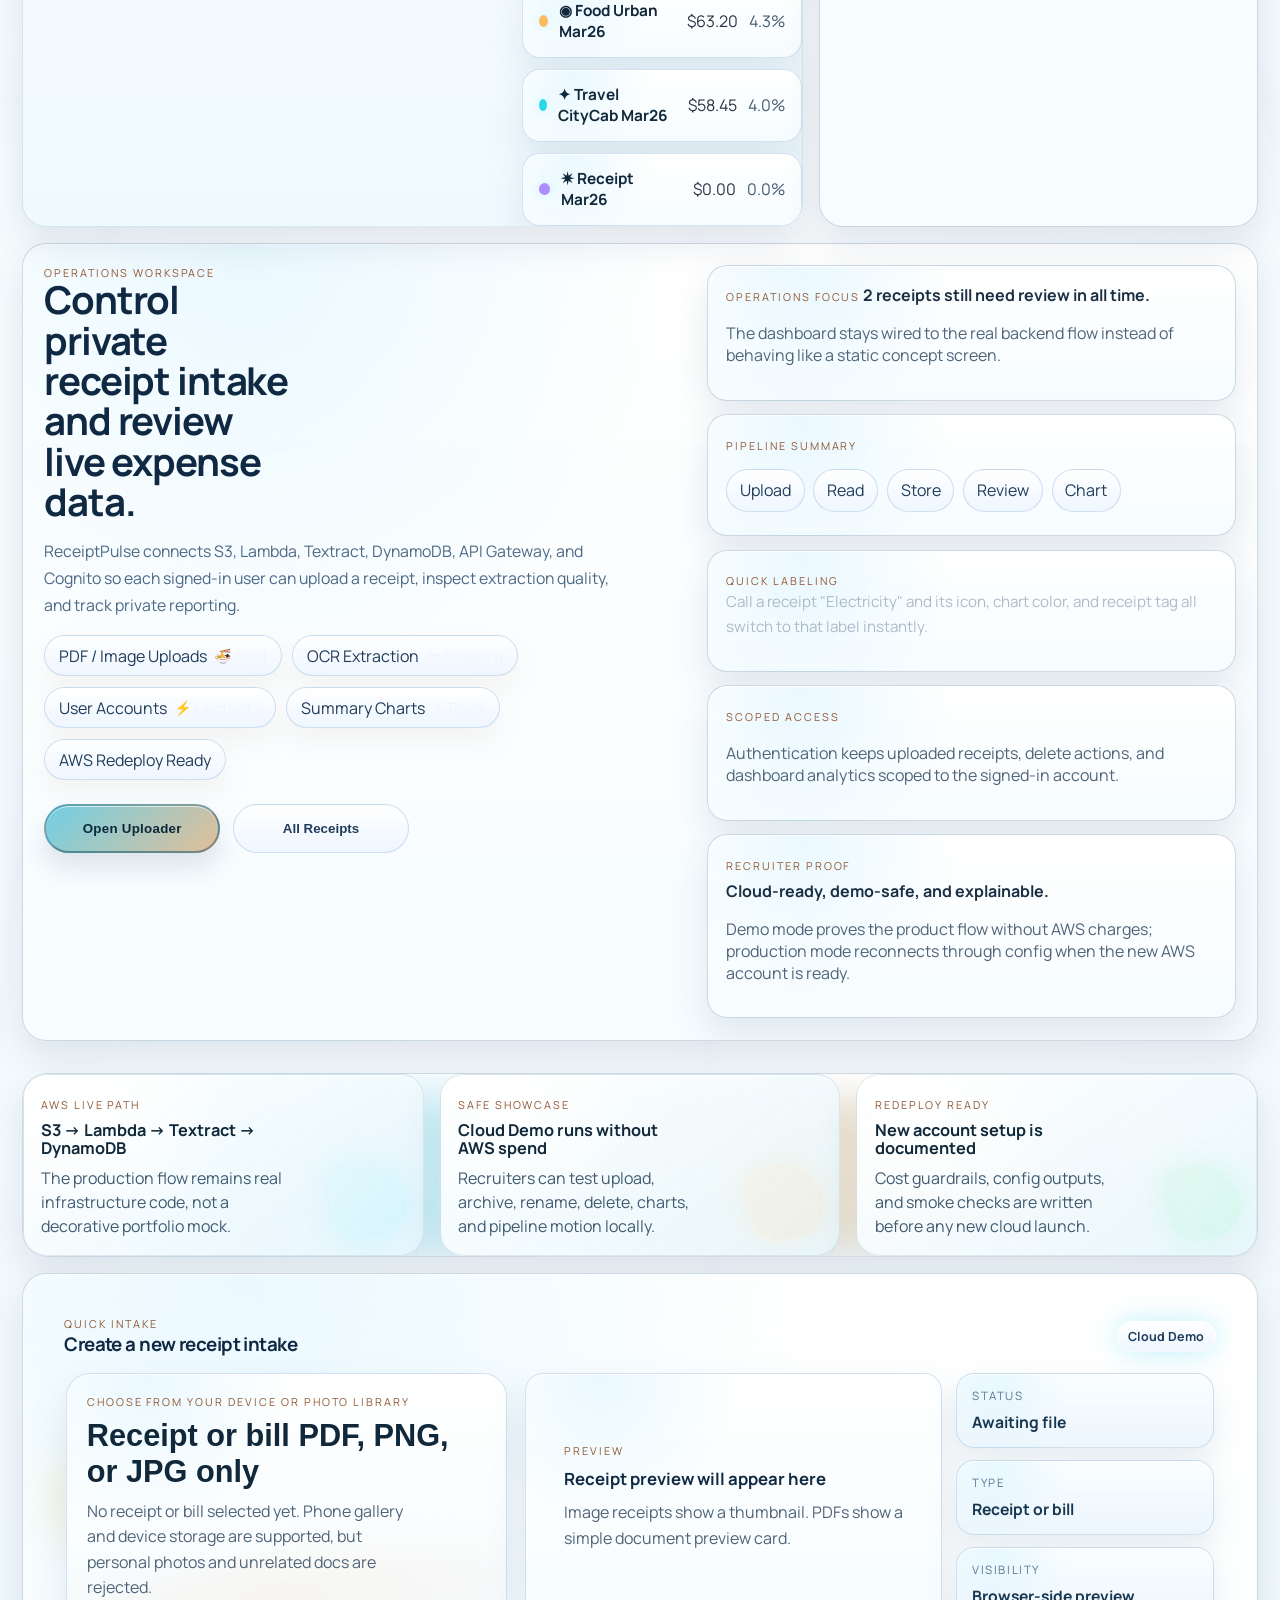
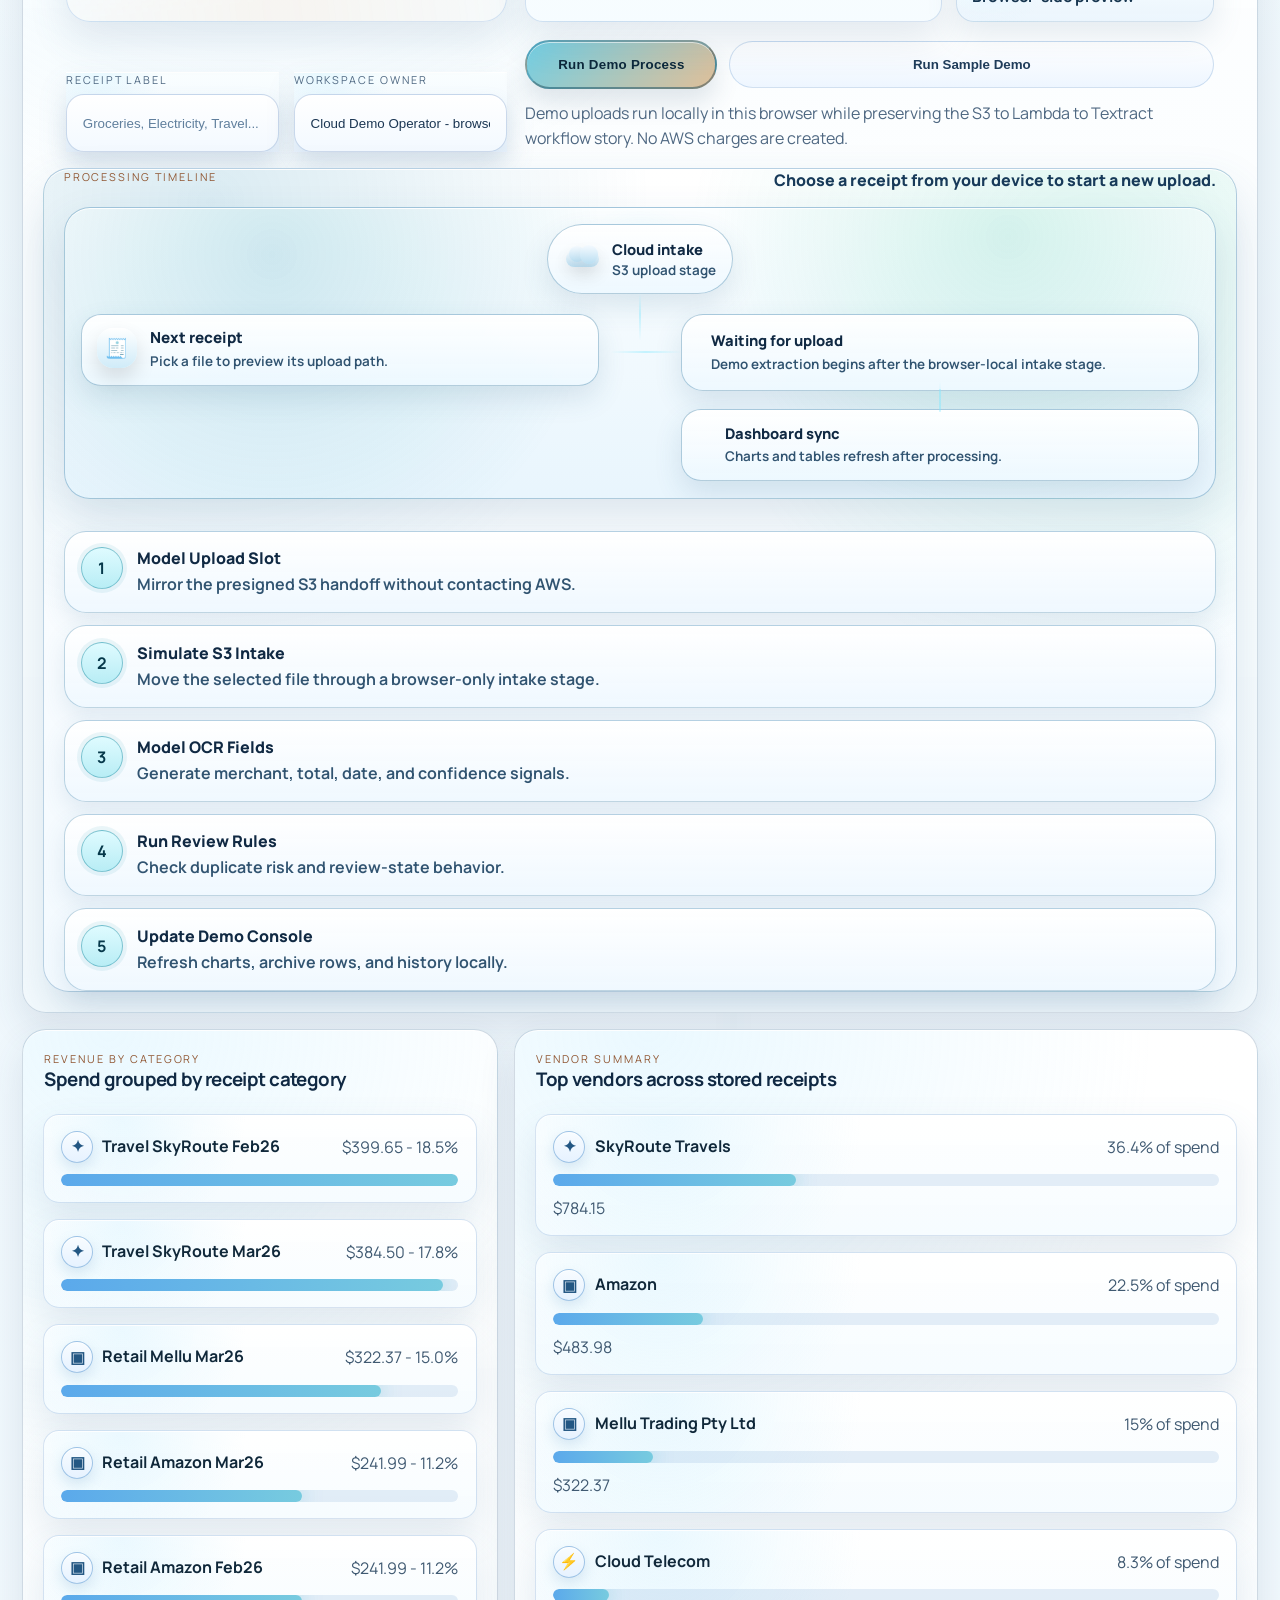
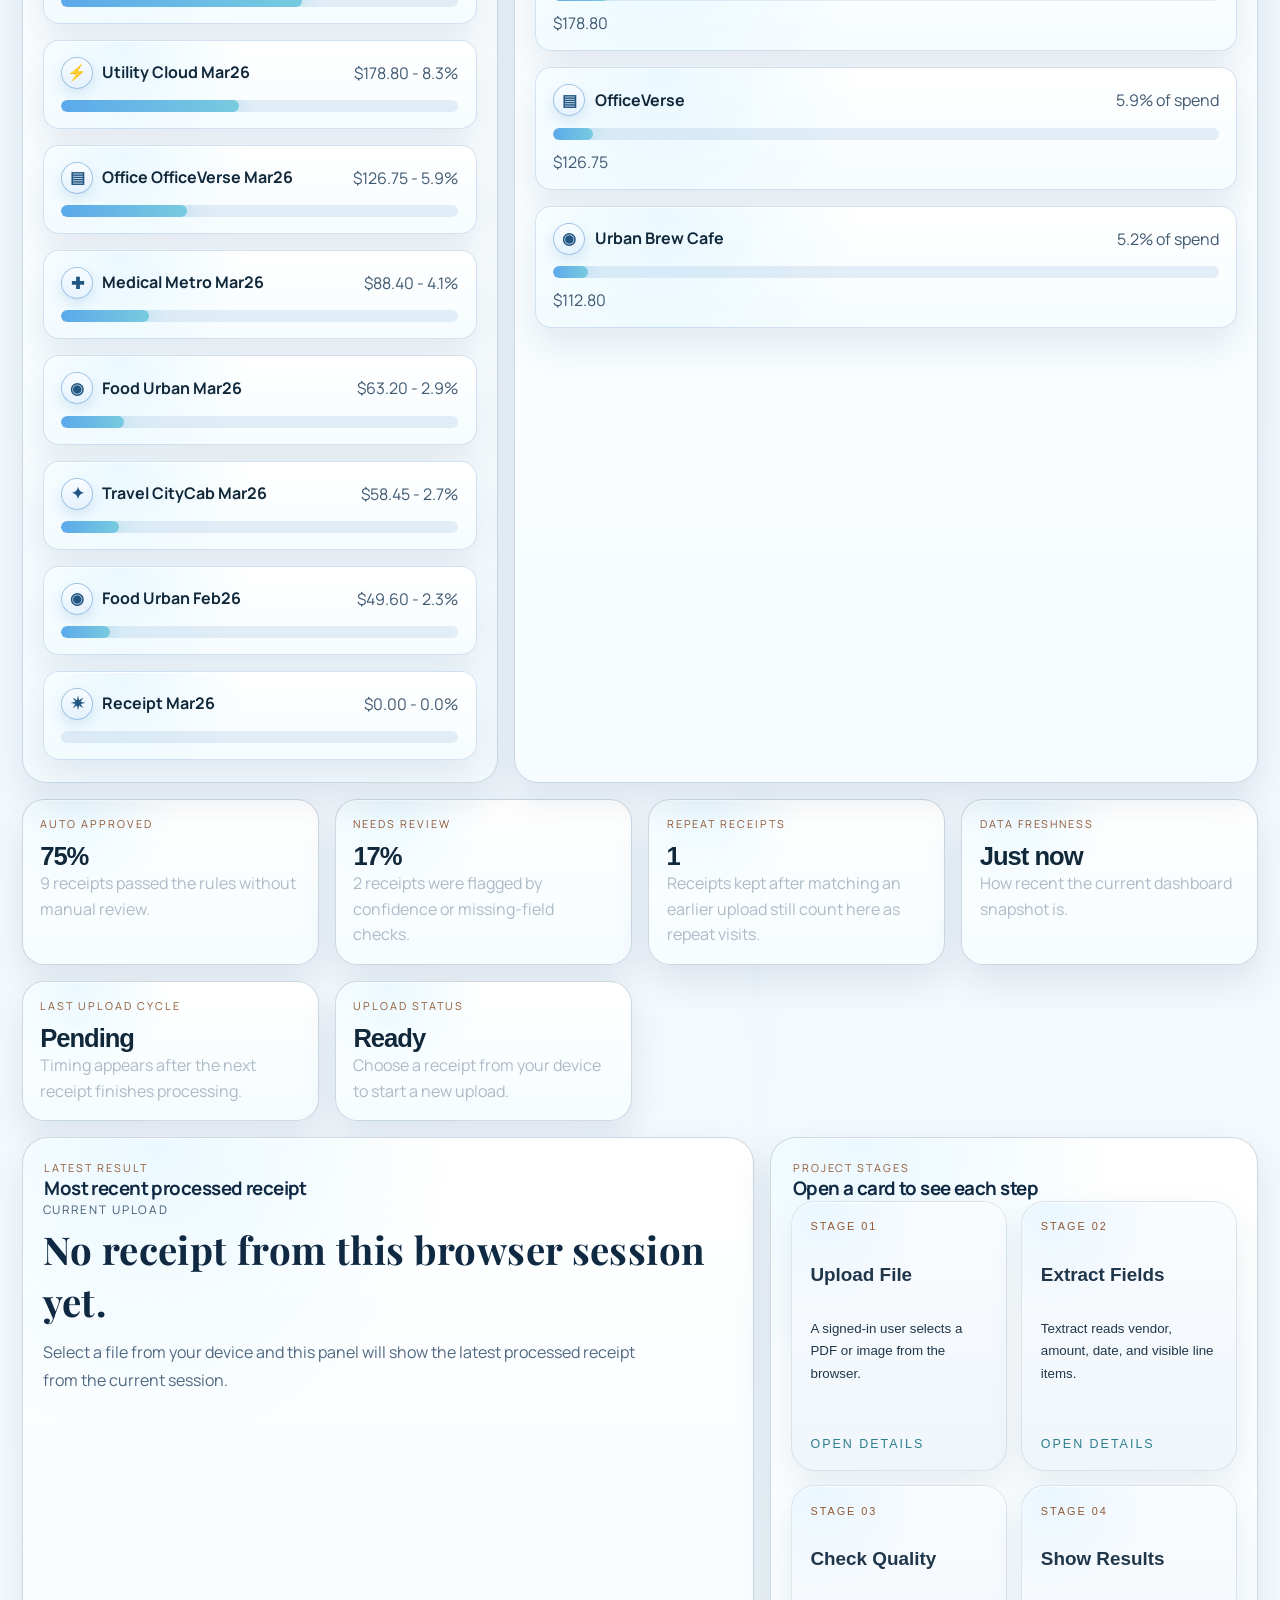
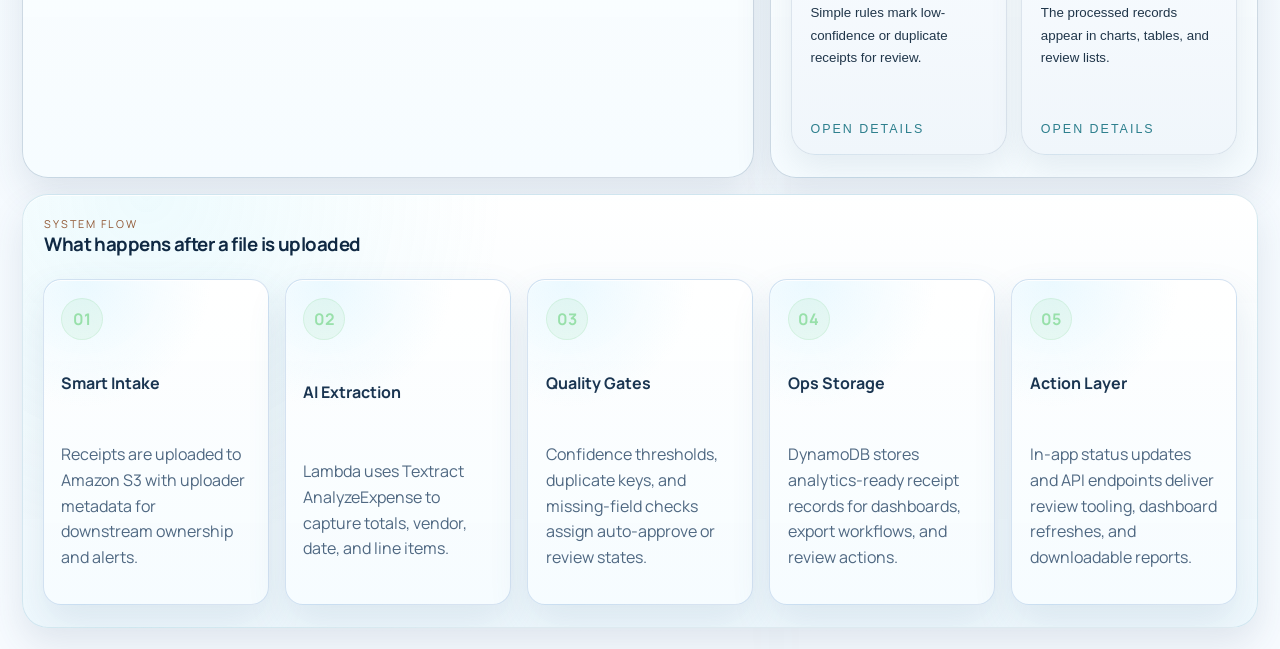
==== commit 13c25a62: "Add interactive dashboard command visual" ====
--- a/dashboard/app.html
+++ b/dashboard/app.html
@@ -48,7 +48,7 @@
       rel="stylesheet"
       href="https://fonts.googleapis.com/css2?family=Manrope:wght@400;500;600;700&family=Playfair+Display:wght@500;600;700&display=swap"
     />
-    <link rel="stylesheet" href="./styles.css?v=20260626a" />
+    <link rel="stylesheet" href="./styles.css?v=20260627a" />
   </head>
   <body class="cinema-ui dribbble-dashboard neuro-skin post-cover-ui" data-brand-launch="off">
     <div class="cinema-stage" aria-hidden="true">
@@ -149,21 +149,21 @@
               <span class="command-receipt-line command-receipt-line-two"></span>
               <span class="command-receipt-line command-receipt-line-three"></span>
             </div>
-            <div class="command-arch-node command-arch-node-upload">
+            <div class="command-arch-node command-arch-node-upload" data-command-node="upload">
               <span>01</span>
               <strong>S3</strong>
             </div>
-            <div class="command-arch-node command-arch-node-ocr">
+            <div class="command-arch-node command-arch-node-ocr" data-command-node="ocr">
               <span>02</span>
               <strong>OCR</strong>
             </div>
-            <div class="command-arch-node command-arch-node-archive">
+            <div class="command-arch-node command-arch-node-archive" data-command-node="archive">
               <span>03</span>
               <strong>DB</strong>
             </div>
             <div class="command-visual-copy">
               <strong>Cloud Demo Console</strong>
-              <span>Receipt -> OCR -> review -> analytics</span>
+              <span data-command-visual-copy>S3 intake -> OCR orbit -> analytics sync</span>
             </div>
           </div>
           <div class="dashboard-command-meta">
@@ -737,6 +737,6 @@
     <script src="./theme.js?v=20260427b" defer></script>
     <script src="./brand-launch.js?v=20260406a" defer></script>
     <script src="./auth.js?v=20260616b" defer></script>
-    <script src="./app.js?v=20260615a" defer></script>
+    <script src="./app.js?v=20260627a" defer></script>
   </body>
 </html>
--- a/dashboard/styles.css
+++ b/dashboard/styles.css
@@ -15607,3 +15607,161 @@
     animation: none !important;
   }
 }
+
+/* Premium command visual interaction pass */
+body.post-cover-ui .dashboard-command-visual {
+  --visual-tilt-x: 0deg;
+  --visual-tilt-y: 0deg;
+  --visual-glow-x: 50%;
+  --visual-glow-y: 50%;
+  cursor: pointer;
+  transform:
+    perspective(940px)
+    rotateX(var(--visual-tilt-x))
+    rotateY(var(--visual-tilt-y));
+  transition:
+    transform 180ms ease,
+    border-color 180ms ease,
+    box-shadow 180ms ease;
+  will-change: transform;
+}
+
+body.post-cover-ui .dashboard-command-visual::after {
+  content: "";
+  position: absolute;
+  inset: -1px;
+  z-index: 1;
+  border-radius: inherit;
+  pointer-events: none;
+  background:
+    radial-gradient(circle at var(--visual-glow-x) var(--visual-glow-y), rgba(255, 255, 255, 0.78), transparent 0 22%),
+    radial-gradient(circle at var(--visual-glow-x) var(--visual-glow-y), rgba(15, 142, 171, 0.24), transparent 0 42%);
+  mix-blend-mode: screen;
+  opacity: 0.72;
+  transition: opacity 180ms ease;
+}
+
+body.post-cover-ui .dashboard-command-visual:hover {
+  border-color: rgba(10, 115, 148, 0.34);
+  box-shadow:
+    inset 0 1px 0 rgba(255, 255, 255, 0.8),
+    0 22px 52px rgba(31, 91, 124, 0.18),
+    0 0 0 1px rgba(255, 255, 255, 0.42),
+    0 0 44px rgba(17, 138, 167, 0.14);
+}
+
+body.post-cover-ui .dashboard-command-visual > * {
+  z-index: 2;
+}
+
+body.post-cover-ui .command-grid-plane,
+body.post-cover-ui .command-orbit {
+  z-index: 0;
+}
+
+body.post-cover-ui .command-arch-node {
+  transform: translateZ(38px) scale(1);
+  transition:
+    transform 220ms ease,
+    background 220ms ease,
+    border-color 220ms ease,
+    box-shadow 220ms ease,
+    filter 220ms ease;
+}
+
+body.post-cover-ui .command-arch-node::after {
+  content: "";
+  position: absolute;
+  inset: -9px;
+  border-radius: 28px;
+  border: 1px solid rgba(12, 122, 149, 0.18);
+  background: radial-gradient(circle, rgba(56, 202, 224, 0.18), transparent 64%);
+  opacity: 0;
+  transform: scale(0.86);
+  transition:
+    opacity 220ms ease,
+    transform 220ms ease;
+}
+
+body.post-cover-ui .command-arch-node.is-active {
+  z-index: 5;
+  border-color: rgba(10, 110, 143, 0.44);
+  background:
+    radial-gradient(circle at 28% 18%, rgba(255, 255, 255, 0.96), transparent 34%),
+    linear-gradient(145deg, rgba(255, 255, 255, 0.94), rgba(117, 206, 226, 0.72));
+  box-shadow:
+    inset 0 1px 0 rgba(255, 255, 255, 0.9),
+    0 22px 42px rgba(45, 108, 138, 0.24),
+    0 0 38px rgba(35, 179, 205, 0.24);
+  filter: saturate(1.12) contrast(1.04);
+  transform: translateZ(62px) scale(1.08);
+}
+
+body.post-cover-ui .command-arch-node.is-active::after {
+  opacity: 1;
+  transform: scale(1);
+  animation: commandNodePulse 1.9s ease-in-out infinite;
+}
+
+body.post-cover-ui .command-arch-node.is-active strong {
+  color: #073f56;
+}
+
+body.post-cover-ui .command-arch-node.is-active span {
+  color: #8a461f;
+}
+
+body.post-cover-ui .dashboard-command-visual[data-active-stage="upload"] .command-receipt-glass {
+  box-shadow:
+    inset 0 1px 0 rgba(255, 255, 255, 0.88),
+    0 28px 48px rgba(30, 88, 122, 0.2),
+    0 0 46px rgba(47, 178, 204, 0.22);
+}
+
+body.post-cover-ui .dashboard-command-visual[data-active-stage="ocr"] .command-orbit-one {
+  border-color: rgba(12, 122, 149, 0.38);
+  box-shadow: 0 0 28px rgba(12, 122, 149, 0.14);
+}
+
+body.post-cover-ui .dashboard-command-visual[data-active-stage="archive"] .command-orbit-two {
+  border-color: rgba(194, 111, 62, 0.42);
+  box-shadow: 0 0 30px rgba(194, 111, 62, 0.14);
+}
+
+body.post-cover-ui .command-visual-copy {
+  z-index: 6;
+  border-color: rgba(9, 86, 119, 0.22);
+  background:
+    linear-gradient(135deg, rgba(255, 255, 255, 0.84), rgba(235, 249, 252, 0.74));
+  box-shadow:
+    inset 0 1px 0 rgba(255, 255, 255, 0.84),
+    0 16px 28px rgba(31, 91, 124, 0.14);
+}
+
+body.post-cover-ui .command-visual-copy span {
+  color: #234f66;
+  text-align: right;
+  transition: color 180ms ease;
+}
+
+@keyframes commandNodePulse {
+  0%, 100% {
+    opacity: 0.62;
+    transform: scale(0.94);
+  }
+  50% {
+    opacity: 1;
+    transform: scale(1.04);
+  }
+}
+
+@media (prefers-reduced-motion: reduce) {
+  body.post-cover-ui .dashboard-command-visual {
+    transform: none !important;
+    transition: none;
+  }
+
+  body.post-cover-ui .command-arch-node.is-active::after {
+    animation: none;
+  }
+}
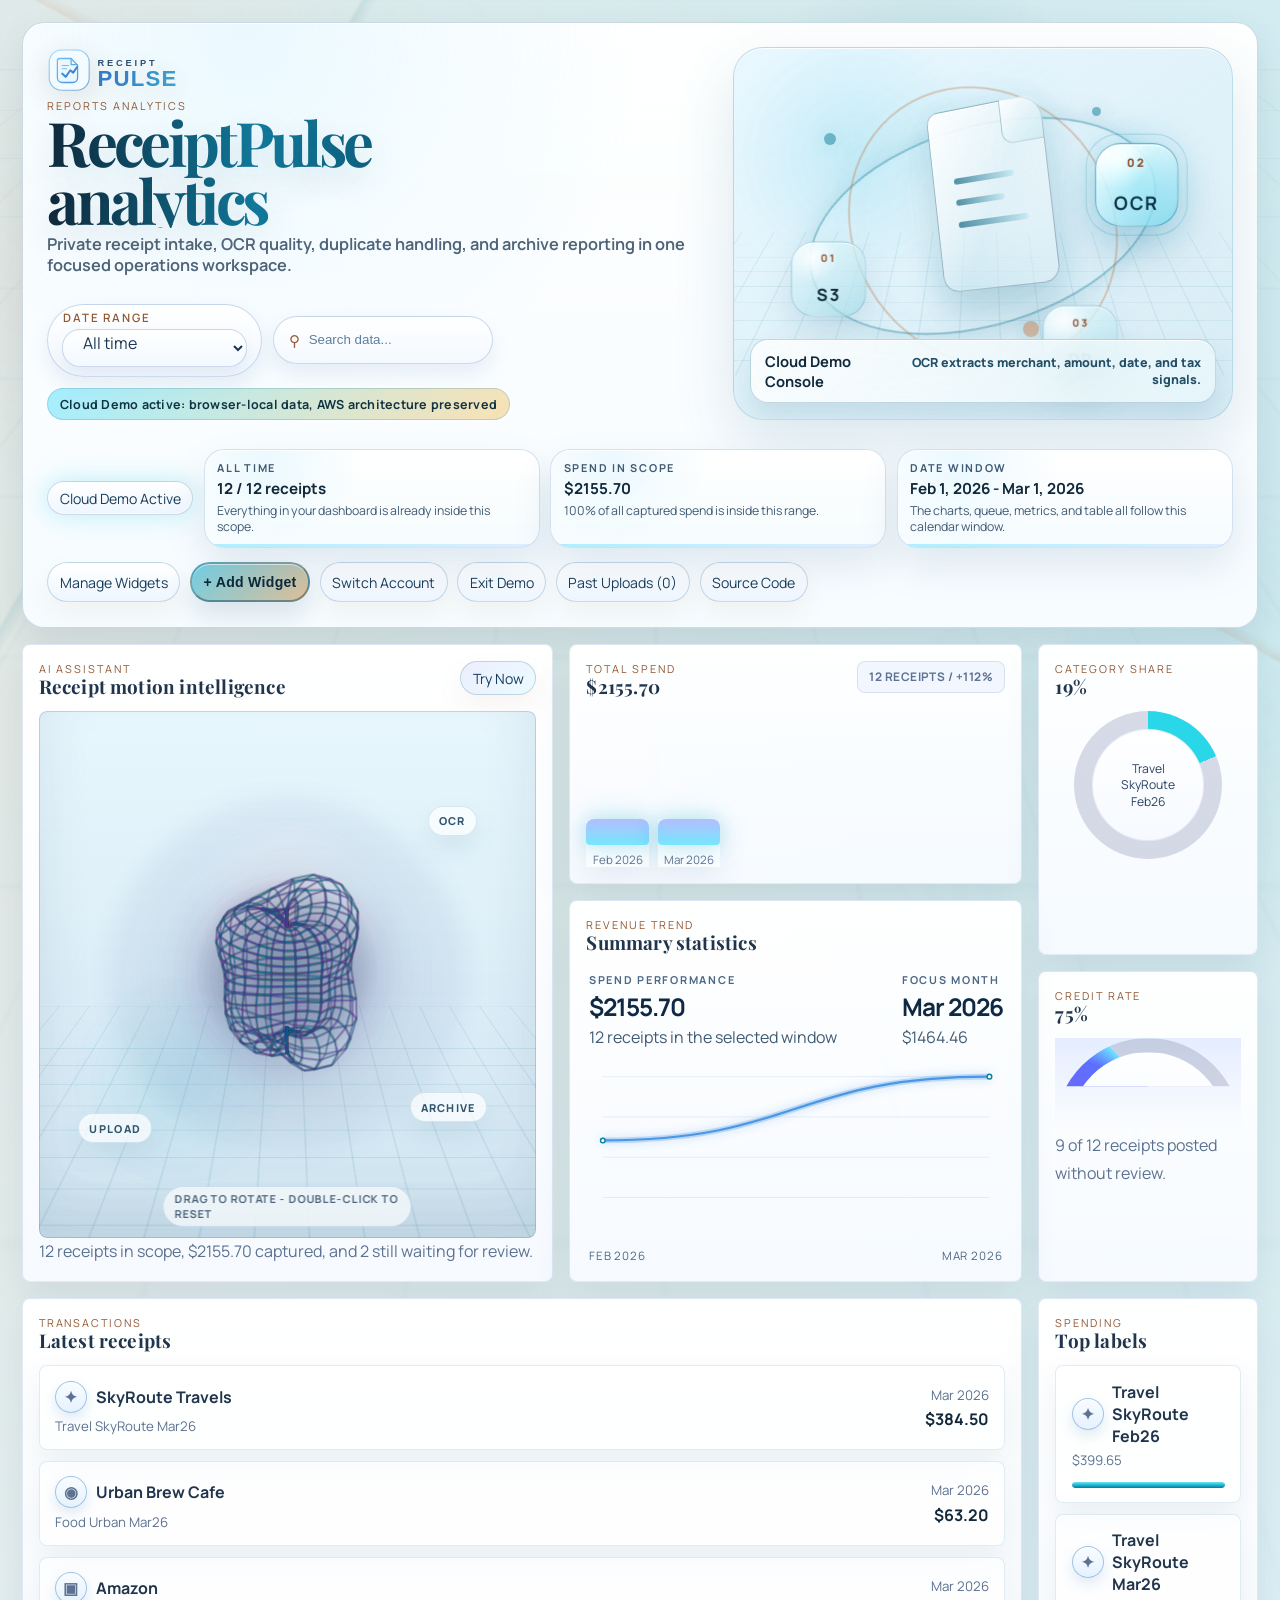
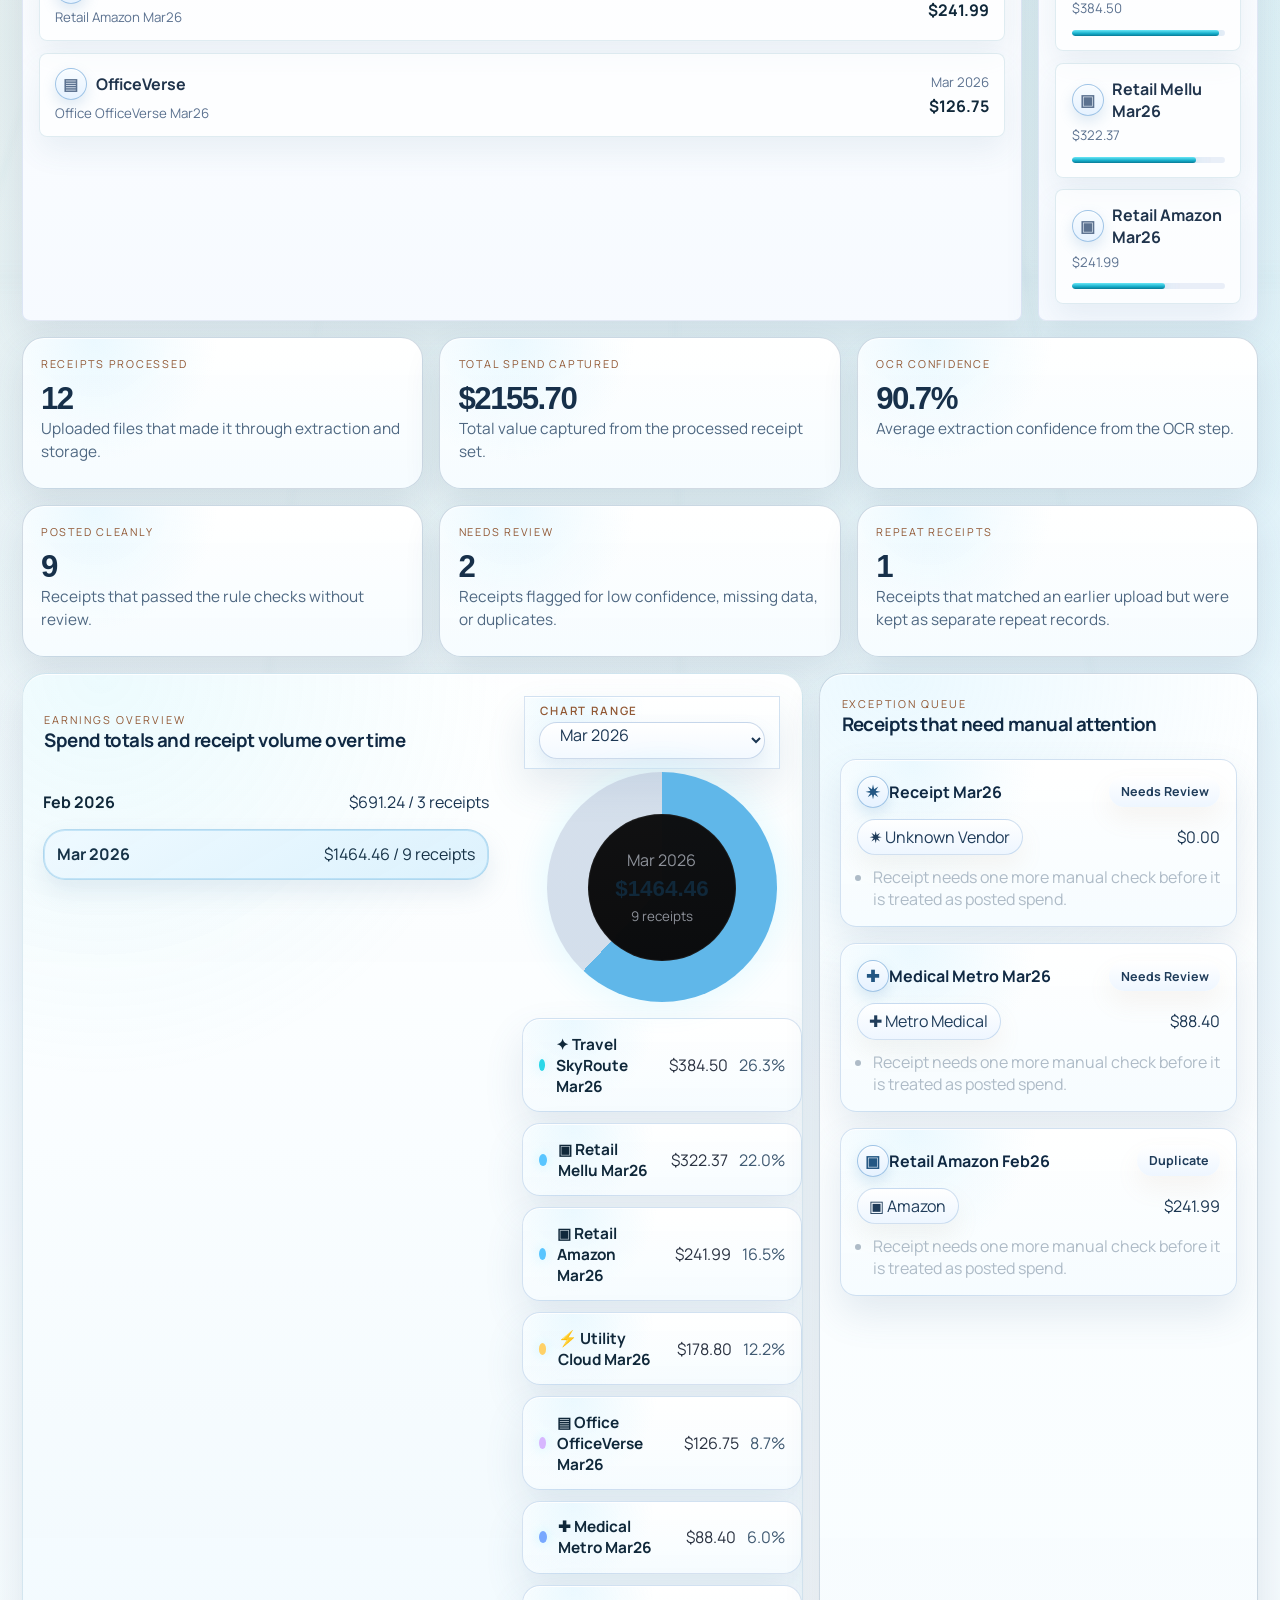
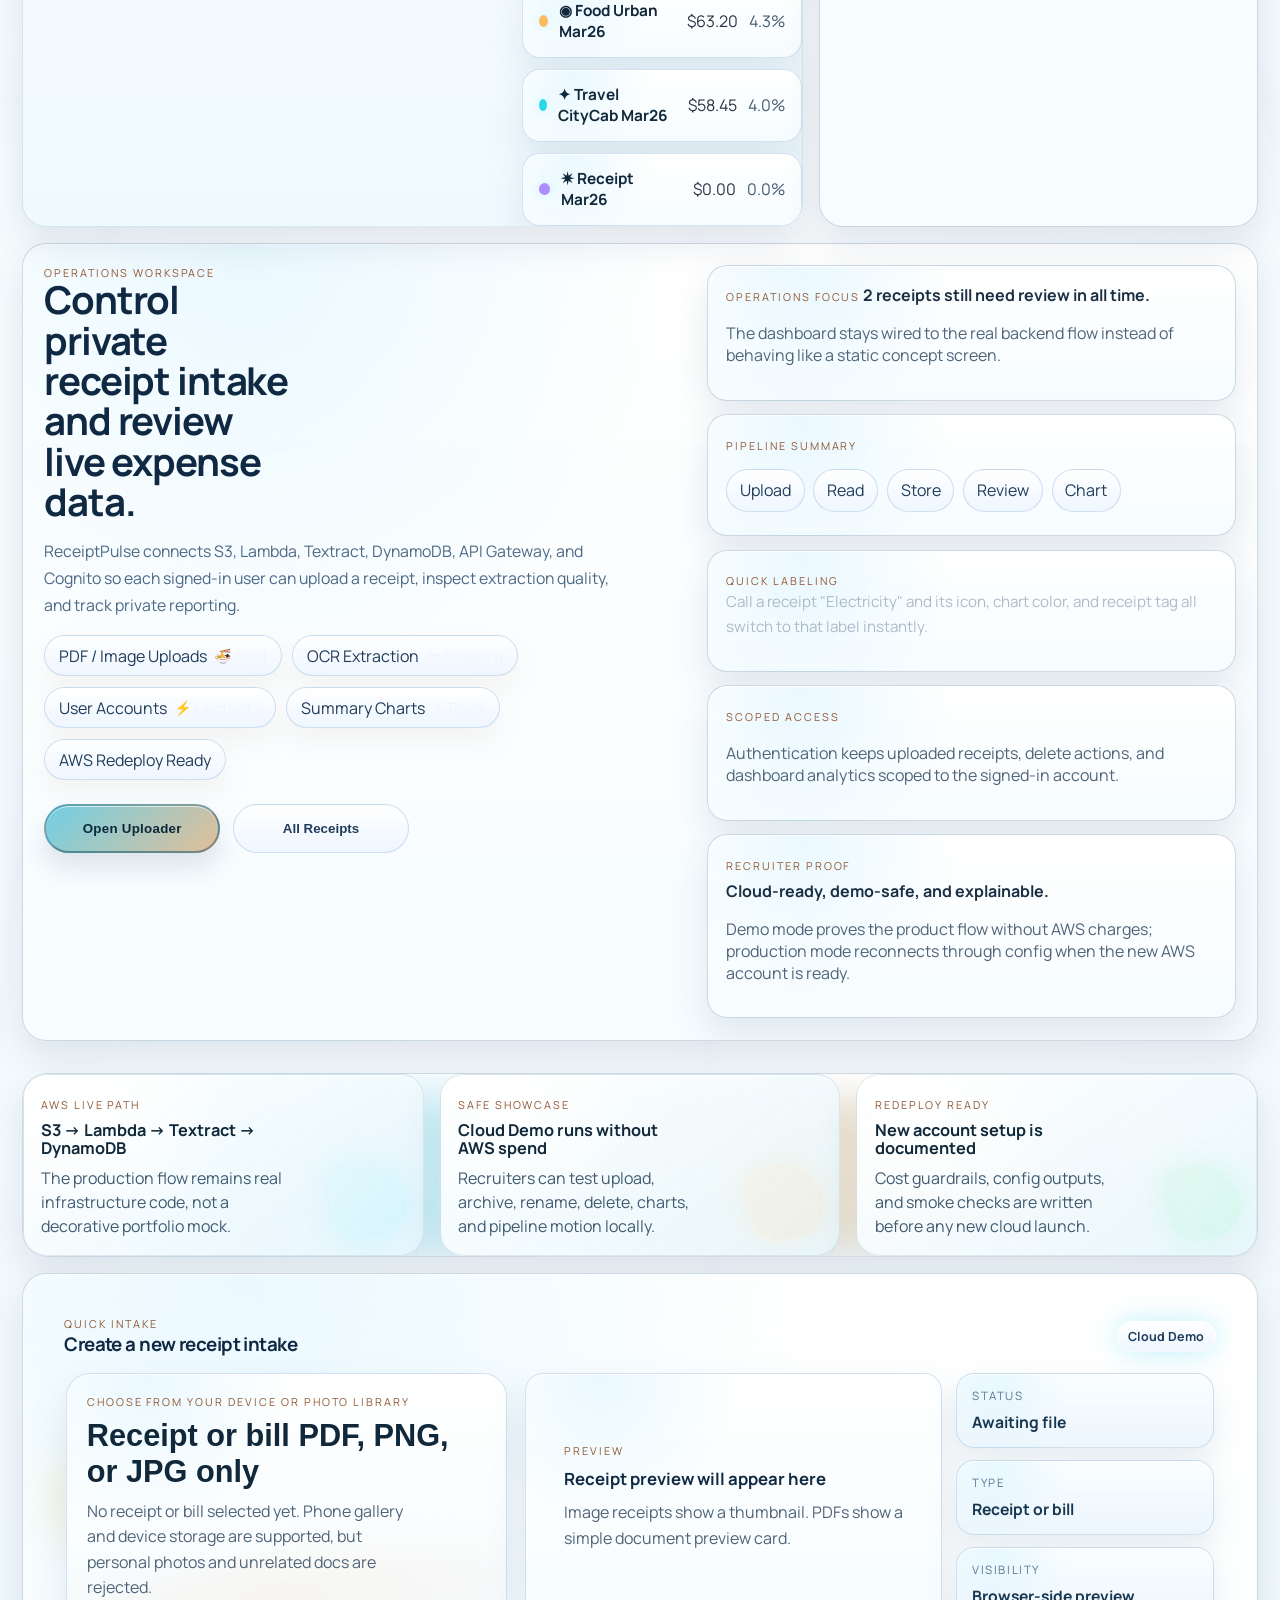
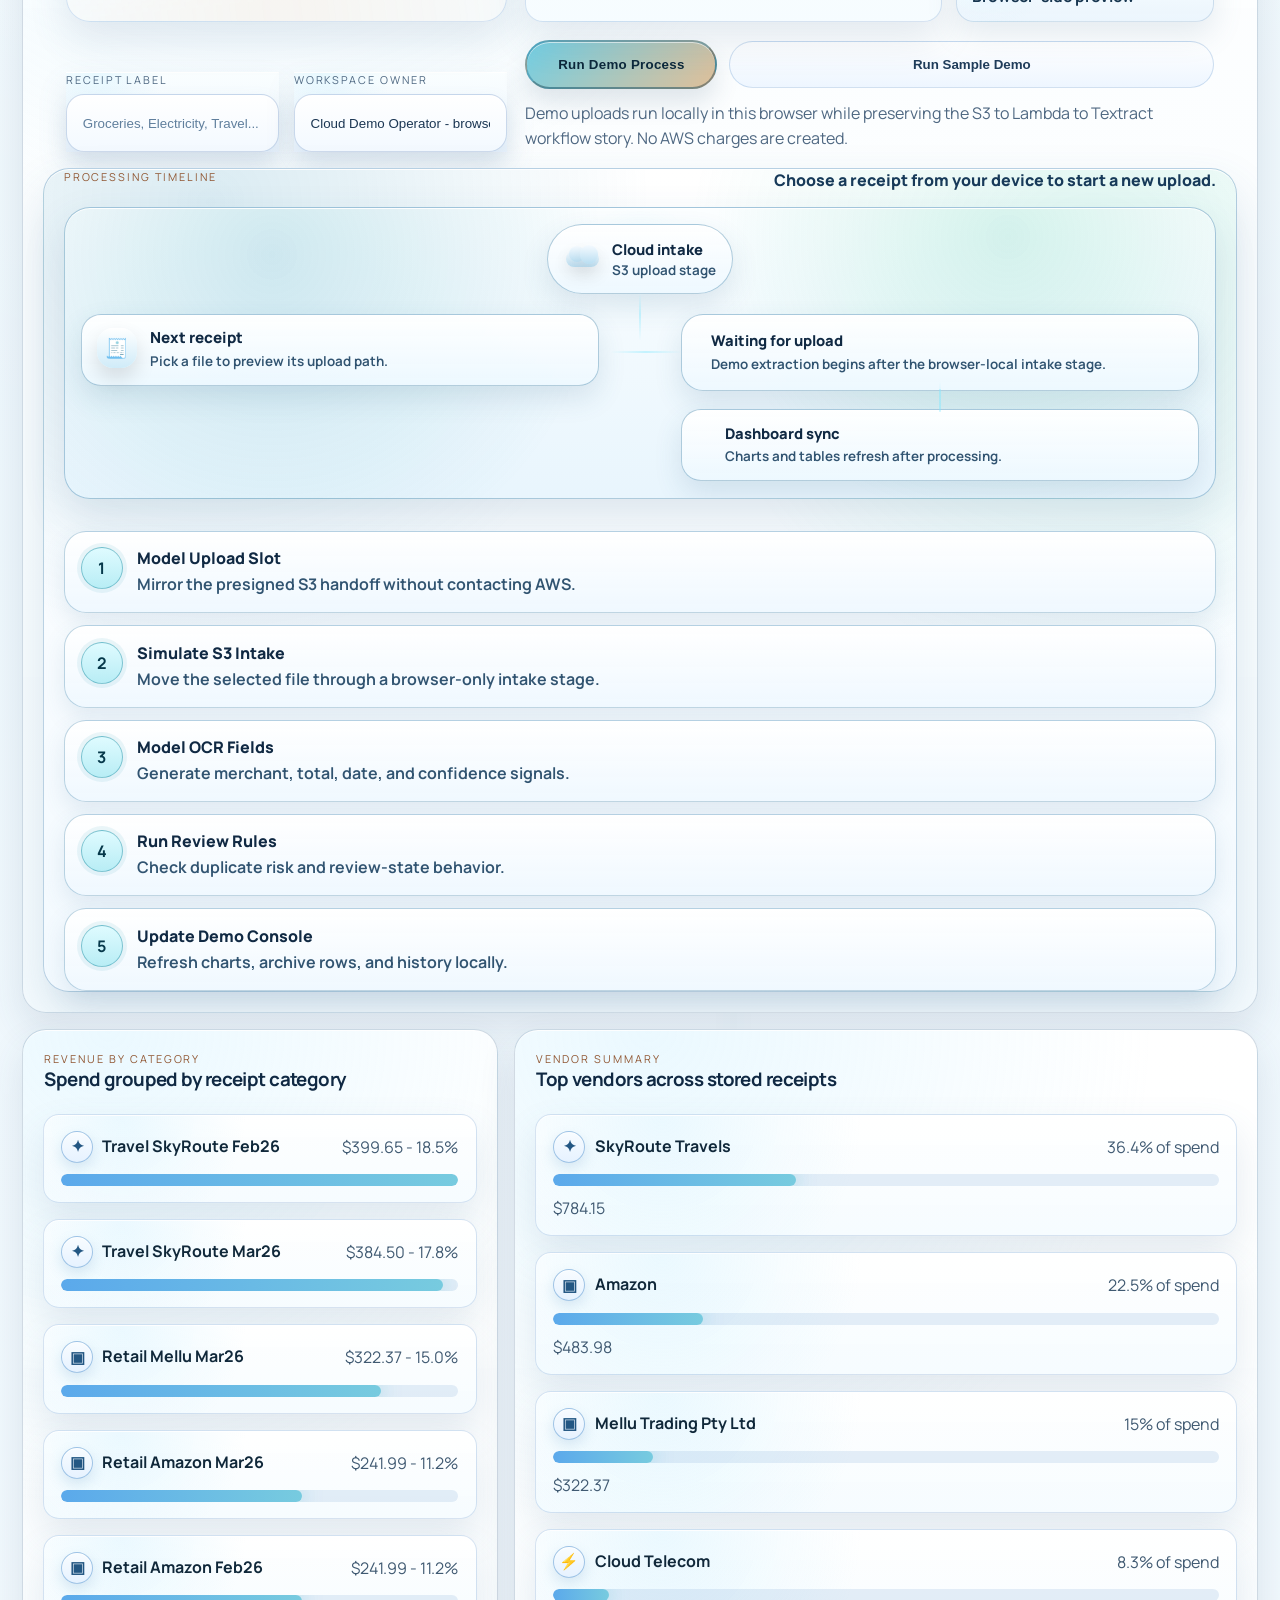
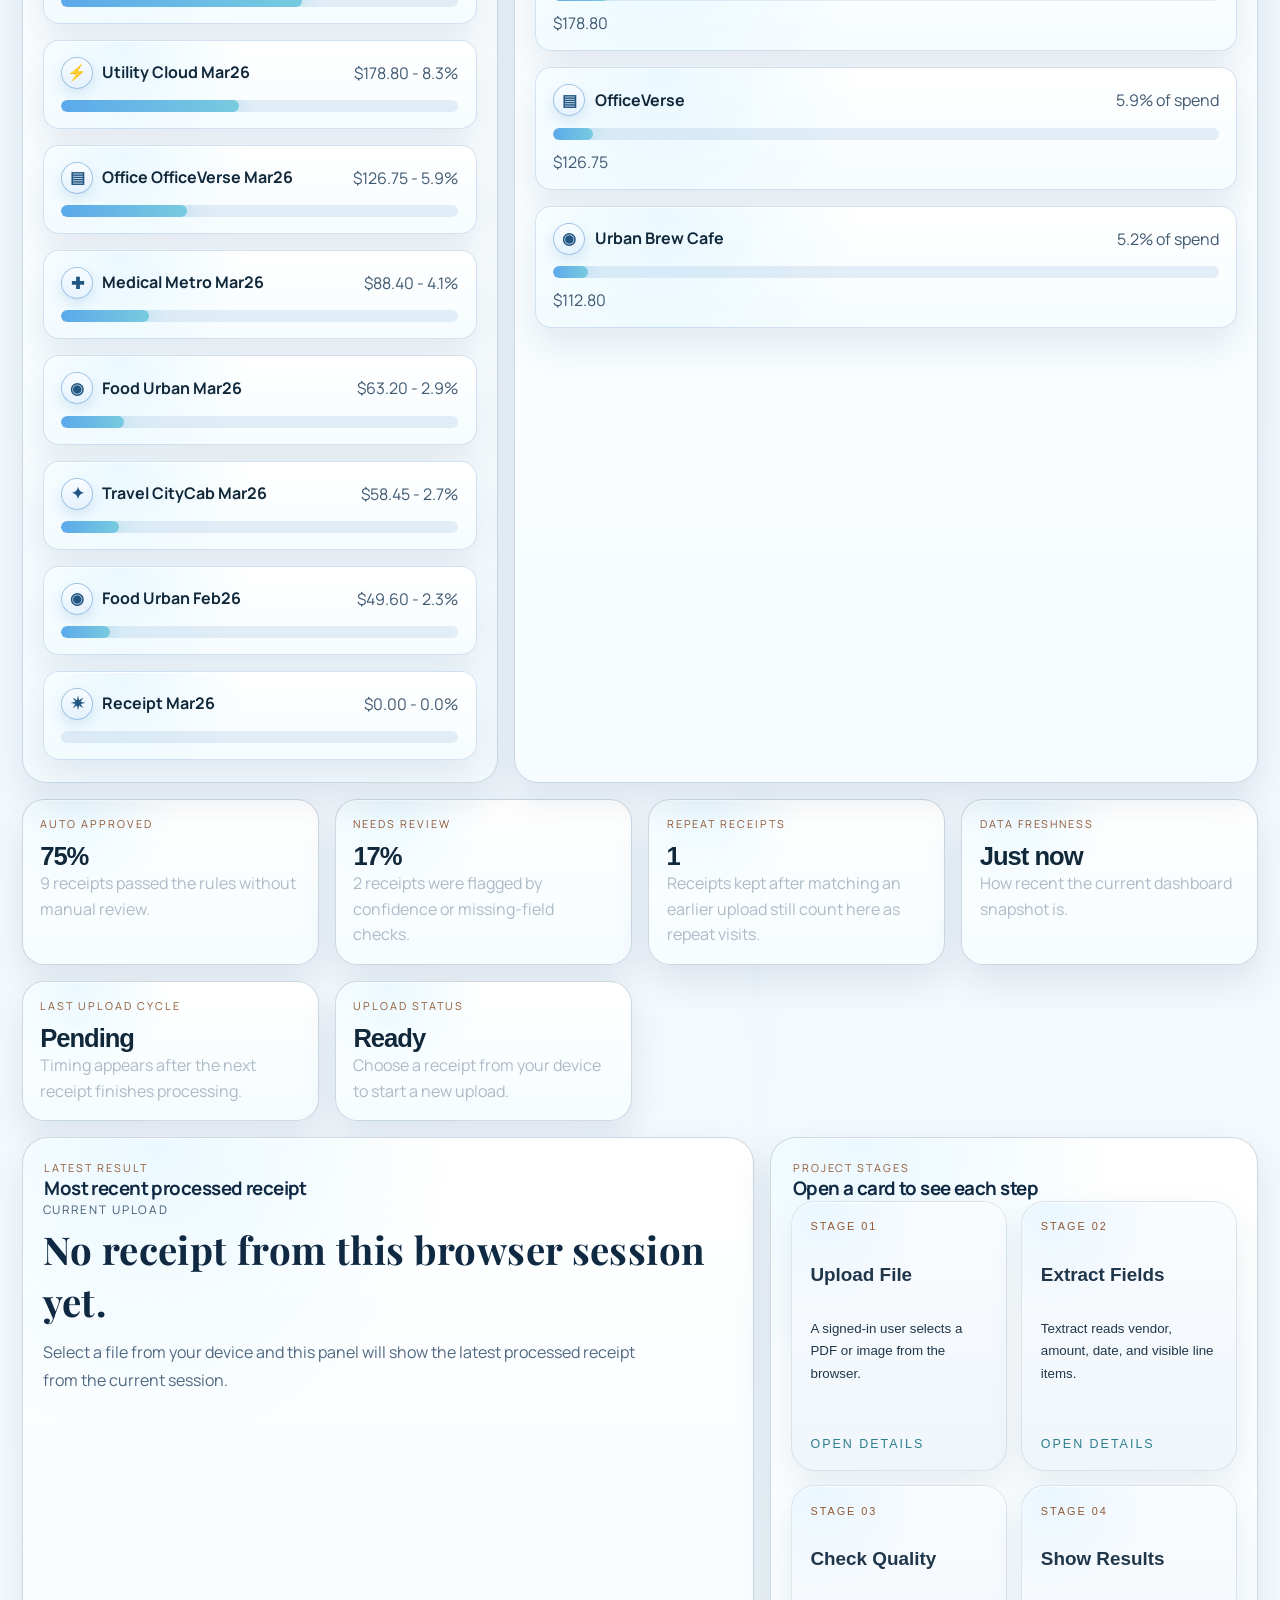
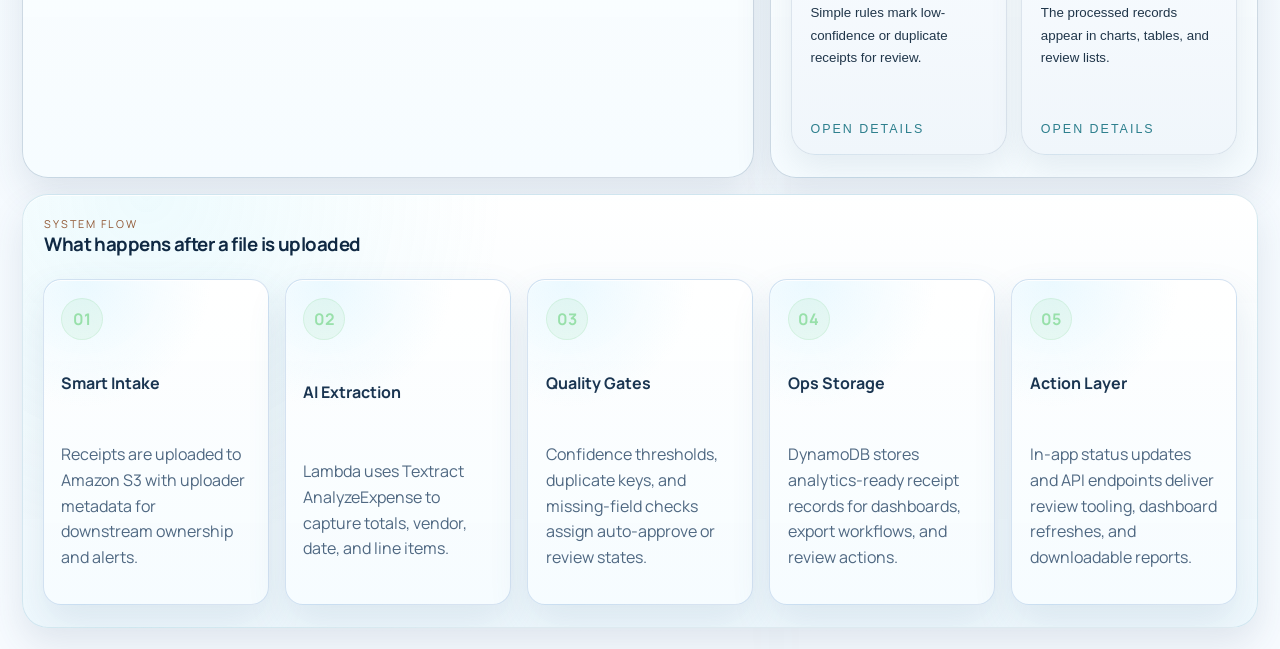
==== commit 8b17ce83: "Point public demo links to Netlify" ====
--- a/dashboard/app.html
+++ b/dashboard/app.html
@@ -19,16 +19,16 @@
       content="Explore the ReceiptPulse Cloud Demo dashboard with receipt OCR, duplicate review, analytics, and AWS architecture highlights without entering real credentials."
     />
     <meta name="theme-color" content="#071321" />
-    <link rel="canonical" href="https://agarwalujala3-lang.github.io/ReceiptPulse/app.html" />
+    <link rel="canonical" href="https://sunny-cupcake-ee2461.netlify.app/app.html" />
     <meta property="og:type" content="website" />
-    <meta property="og:url" content="https://agarwalujala3-lang.github.io/ReceiptPulse/app.html" />
+    <meta property="og:url" content="https://sunny-cupcake-ee2461.netlify.app/app.html" />
     <meta property="og:site_name" content="ReceiptPulse" />
     <meta property="og:title" content="ReceiptPulse | Cloud Demo Dashboard" />
     <meta
       property="og:description"
       content="See the public Cloud Demo dashboard with receipt uploads, duplicate decisions, analytics, rename flows, and AWS serverless architecture."
     />
-    <meta property="og:image" content="https://agarwalujala3-lang.github.io/ReceiptPulse/social-preview.png?v=20260616a" />
+    <meta property="og:image" content="https://sunny-cupcake-ee2461.netlify.app/social-preview.png?v=20260616a" />
     <meta property="og:image:width" content="1200" />
     <meta property="og:image:height" content="630" />
     <meta property="og:image:alt" content="ReceiptPulse Cloud Demo dashboard with analytics, 3D receipt visuals, and AWS architecture proof." />
@@ -38,7 +38,7 @@
       name="twitter:description"
       content="Safe public dashboard demo for the ReceiptPulse AWS serverless portfolio project."
     />
-    <meta name="twitter:image" content="https://agarwalujala3-lang.github.io/ReceiptPulse/social-preview.png?v=20260616a" />
+    <meta name="twitter:image" content="https://sunny-cupcake-ee2461.netlify.app/social-preview.png?v=20260616a" />
     <link rel="icon" type="image/svg+xml" href="./receiptpulse-mark.svg?v=20260402c" />
     <link rel="icon" type="image/png" href="./receiptpulse-favicon.png?v=20260402c" />
     <link rel="apple-touch-icon" href="./receiptpulse-favicon.png?v=20260402c" />
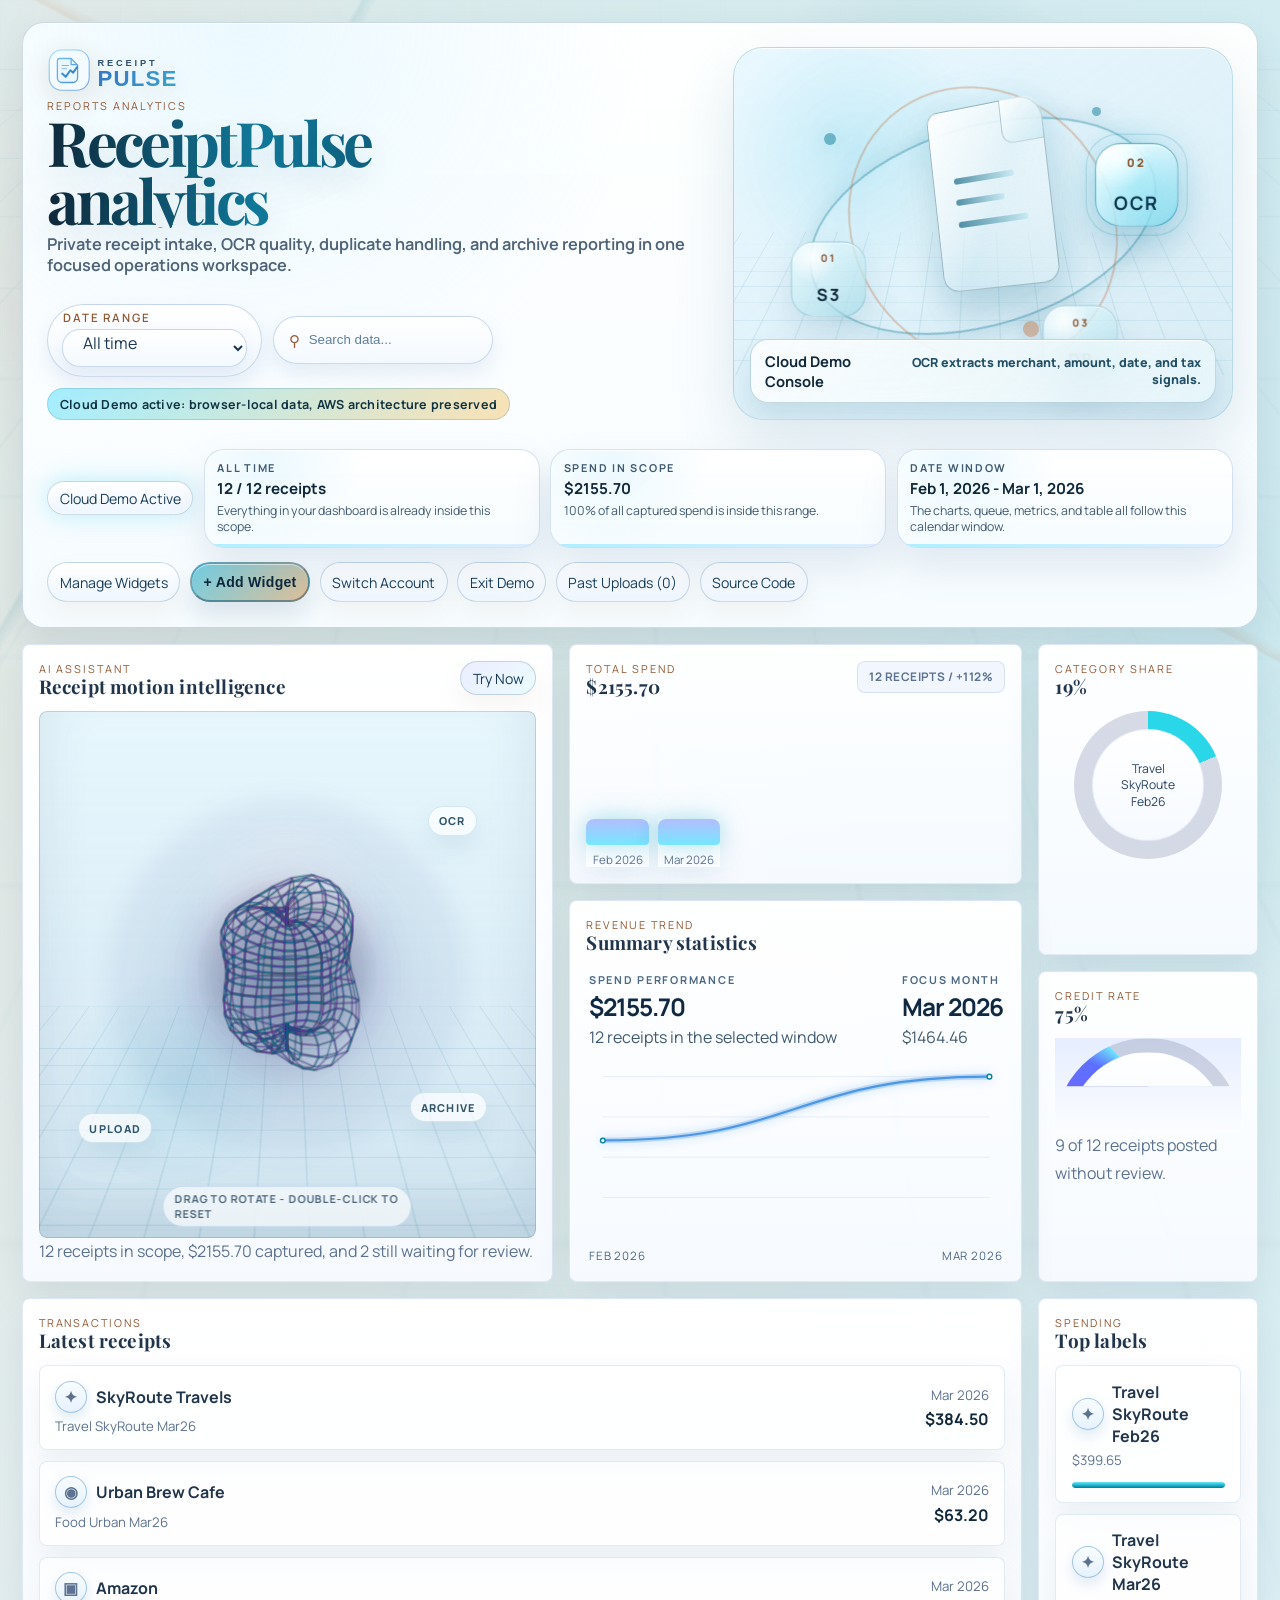
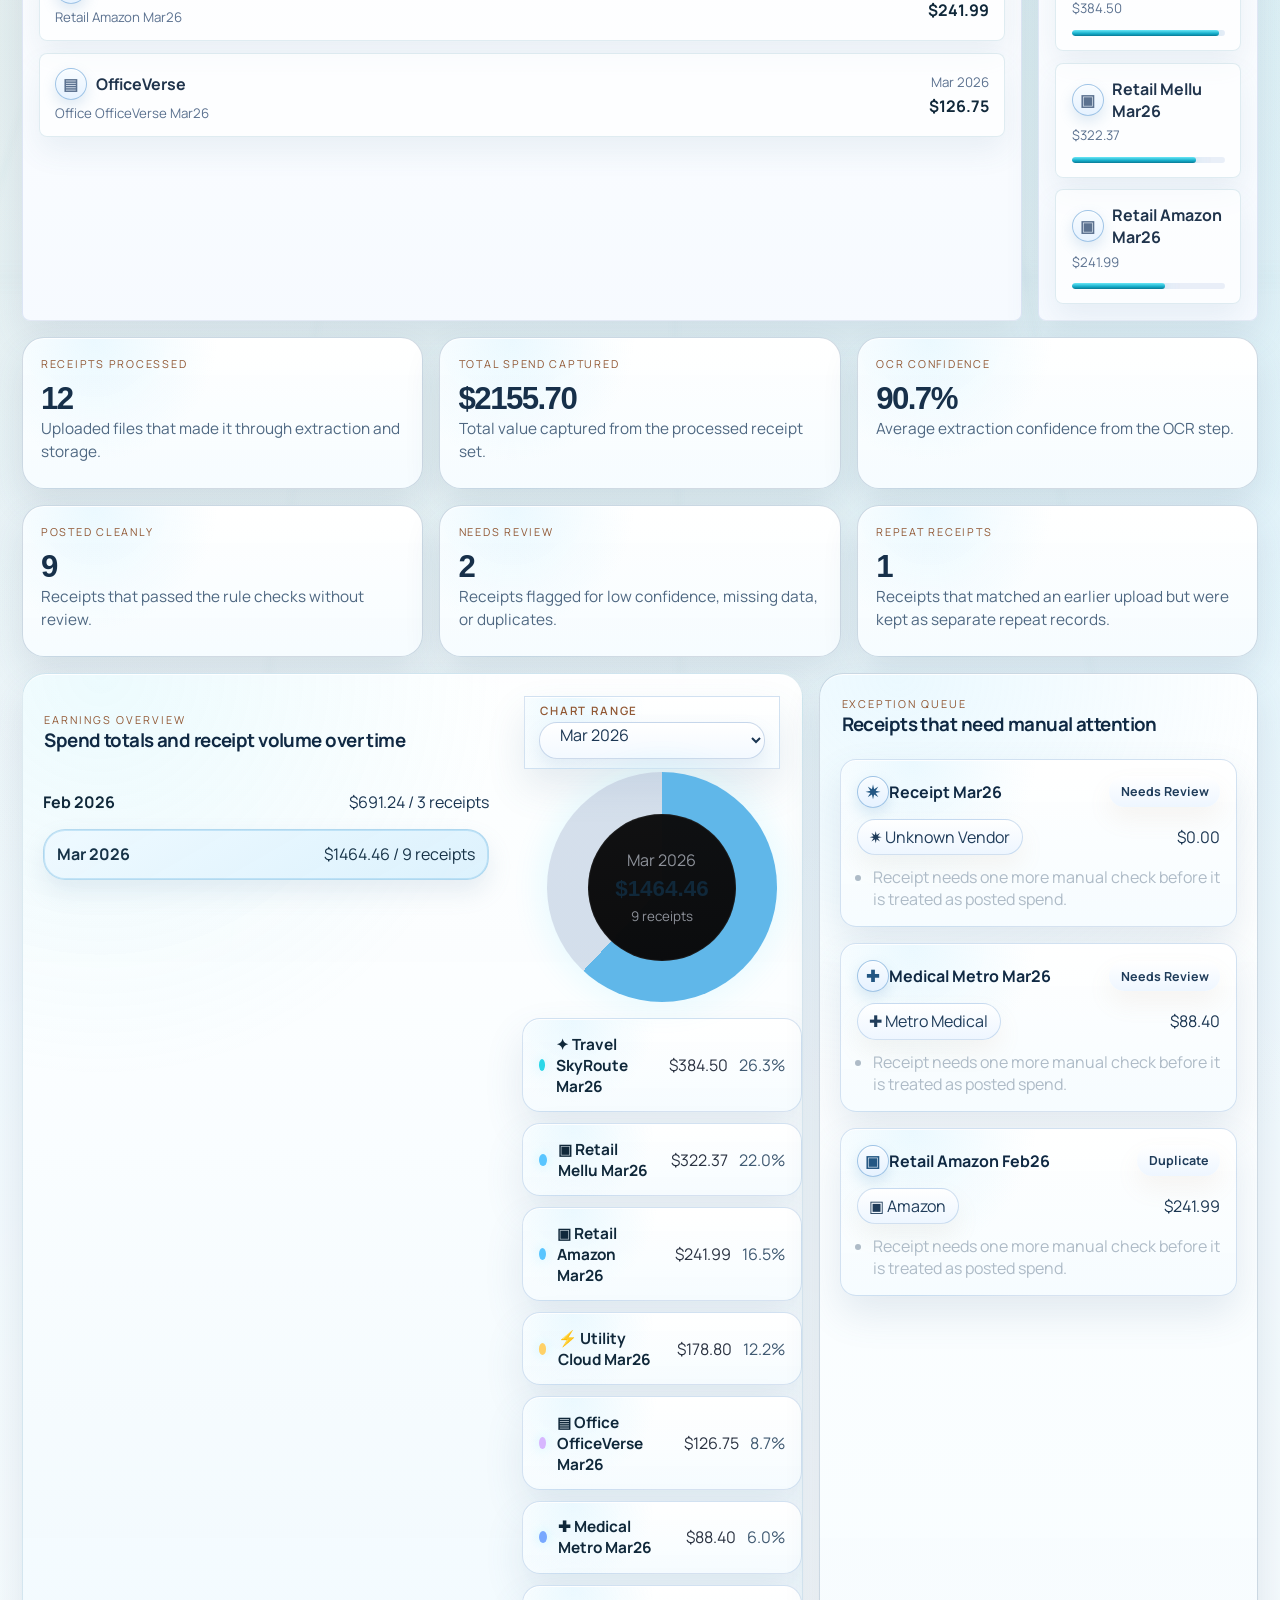
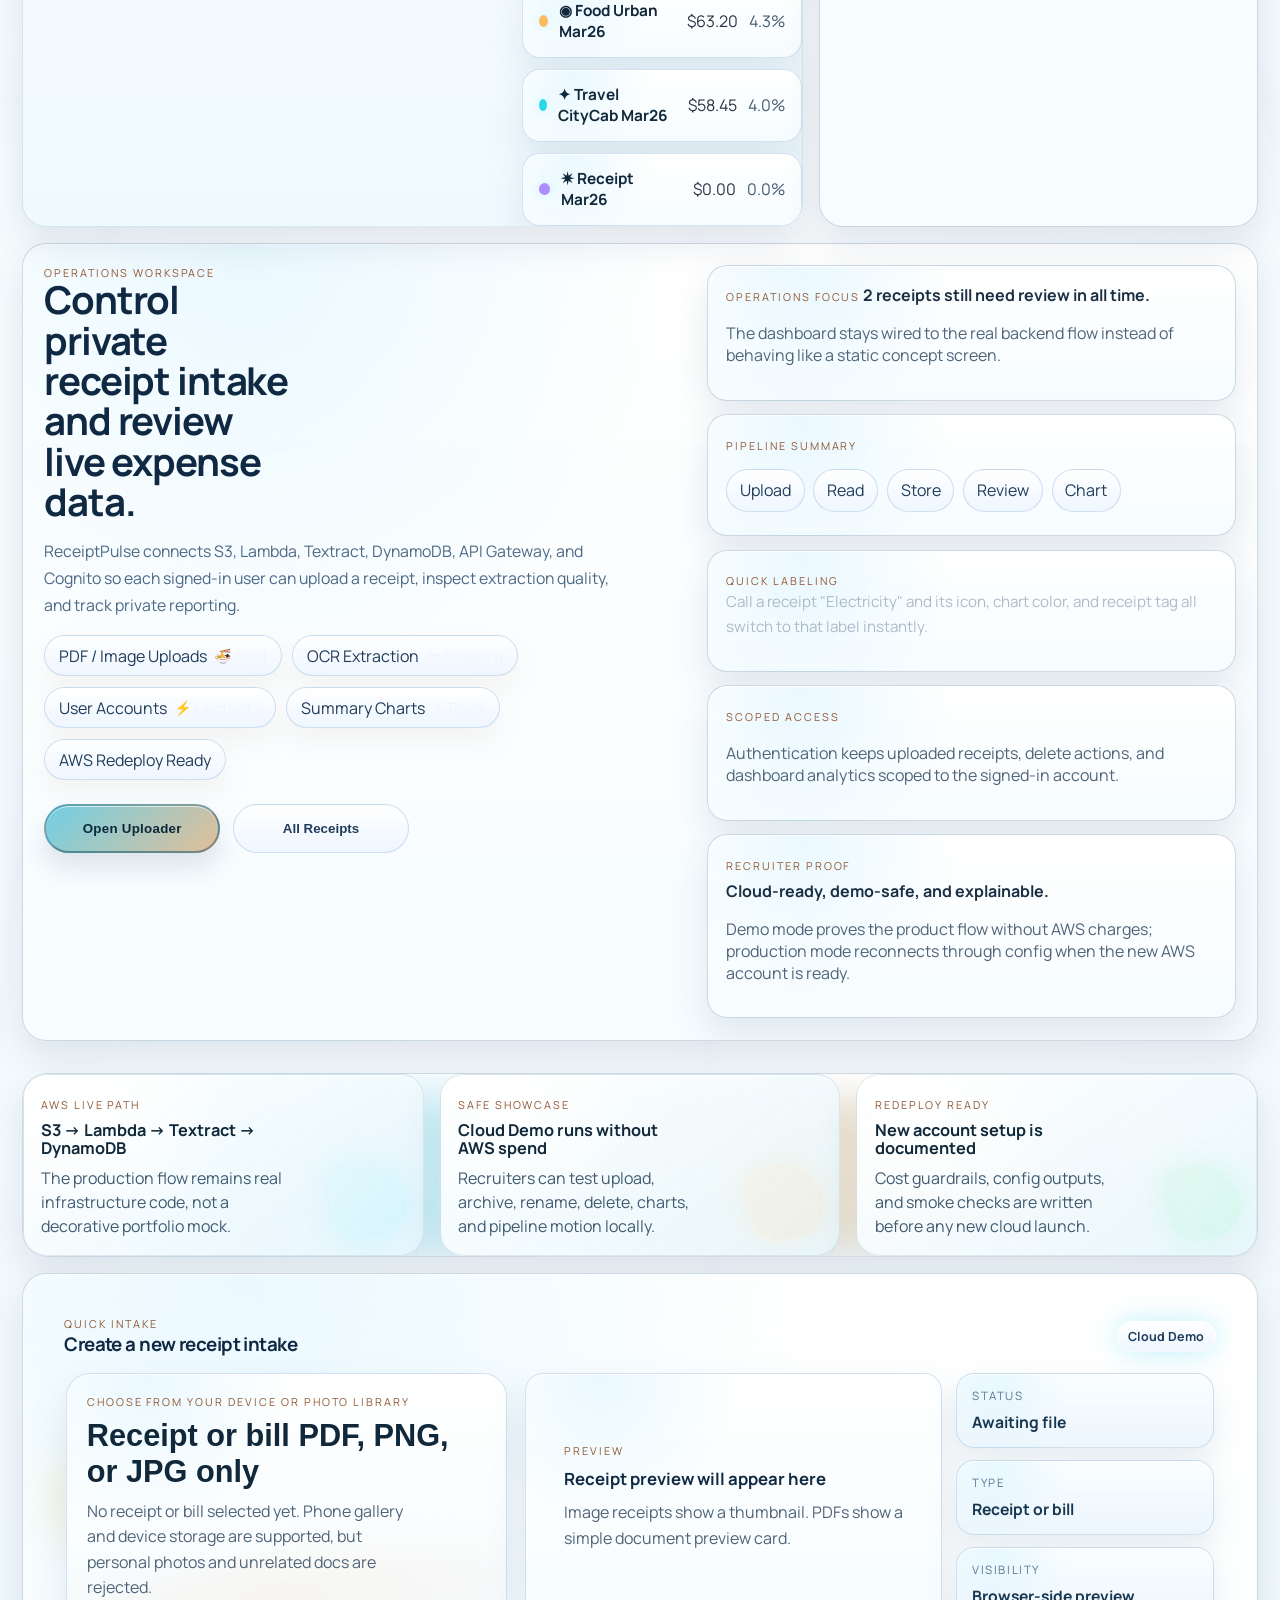
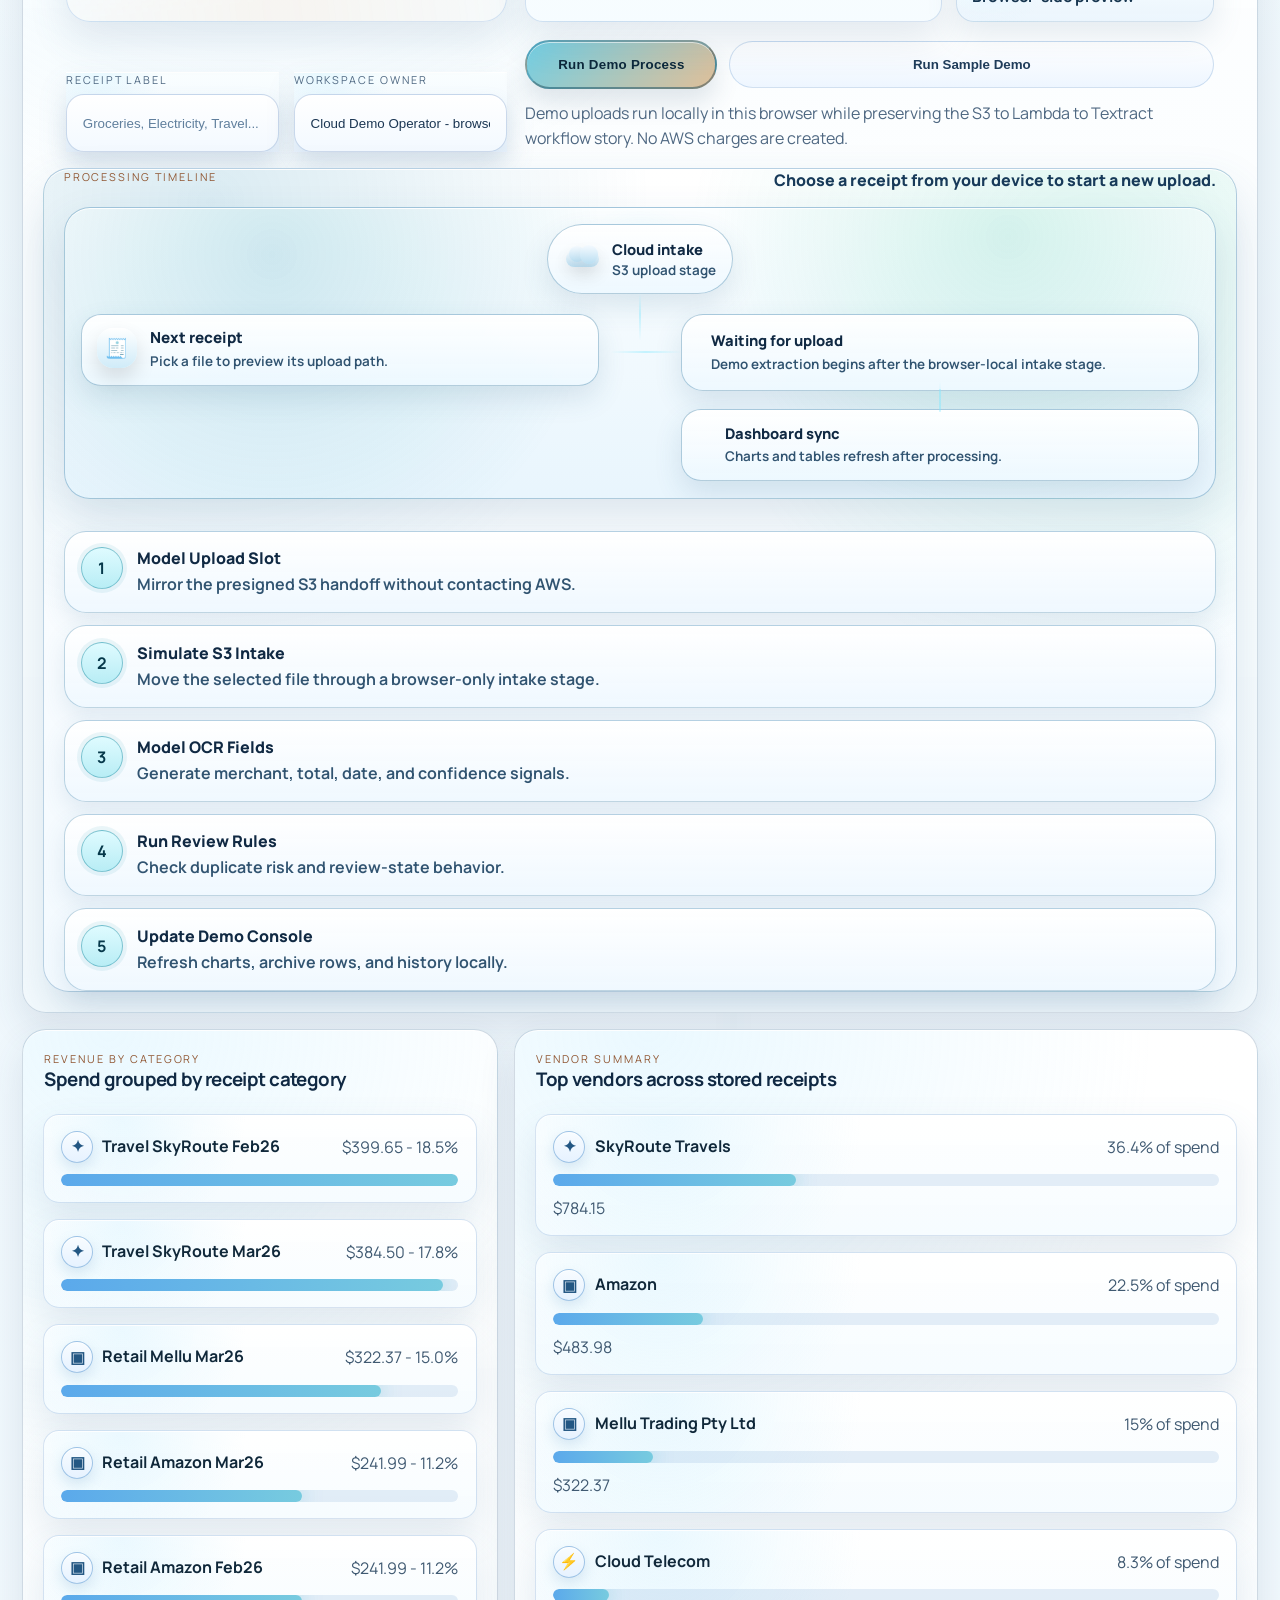
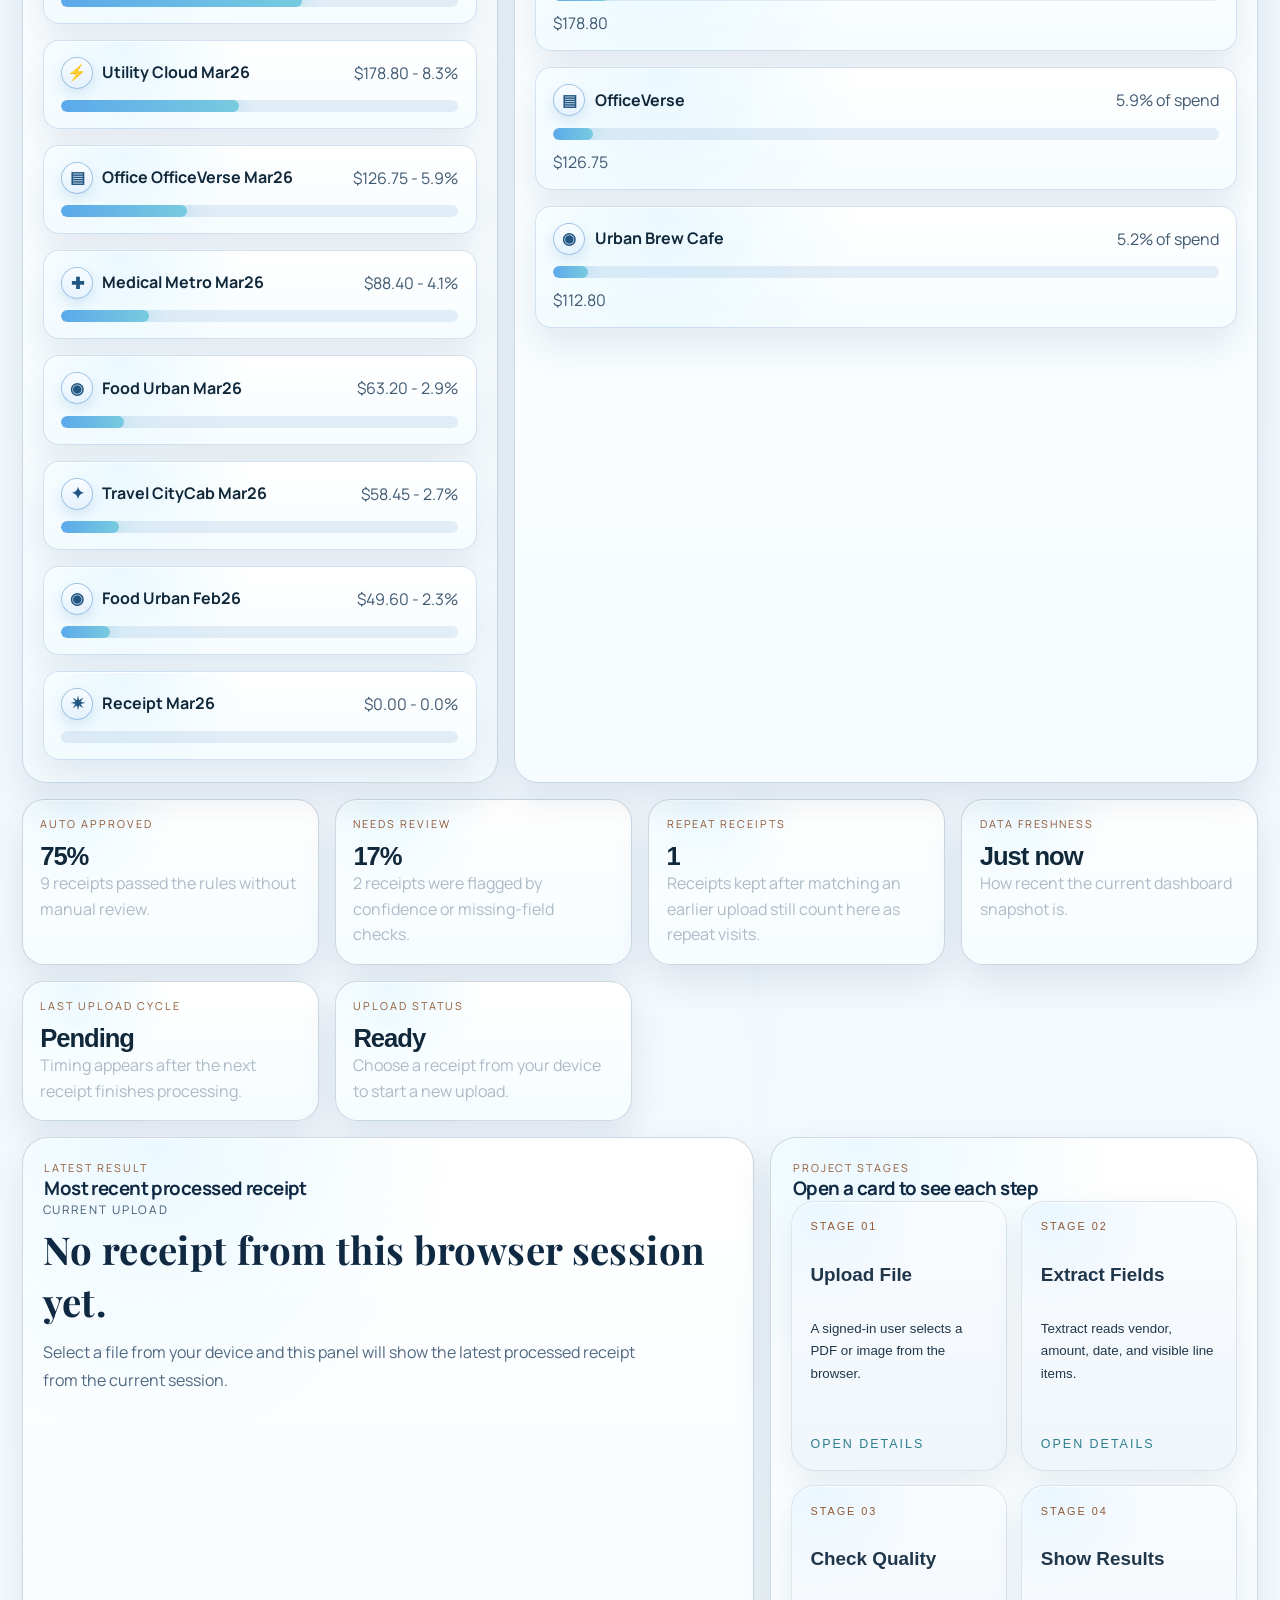
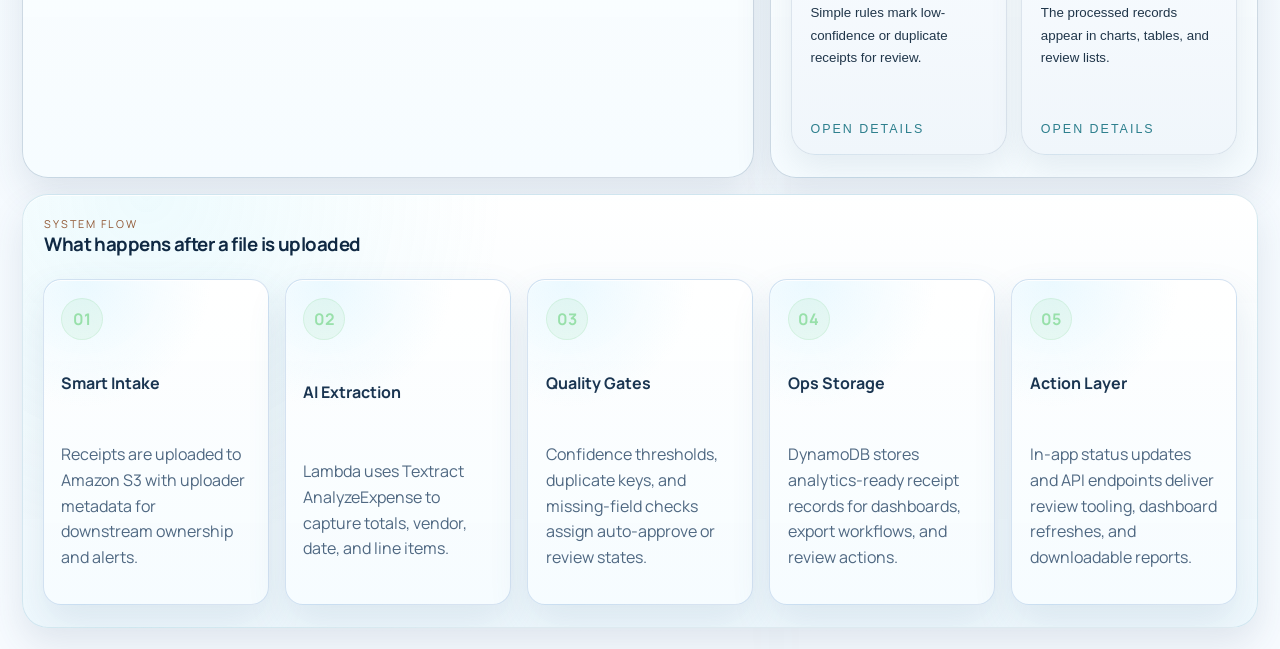
==== commit 6f05bb7d: "Use branded Netlify demo URL" ====
--- a/dashboard/app.html
+++ b/dashboard/app.html
@@ -19,16 +19,16 @@
       content="Explore the ReceiptPulse Cloud Demo dashboard with receipt OCR, duplicate review, analytics, and AWS architecture highlights without entering real credentials."
     />
     <meta name="theme-color" content="#071321" />
-    <link rel="canonical" href="https://sunny-cupcake-ee2461.netlify.app/app.html" />
+    <link rel="canonical" href="https://receipt-pulse.netlify.app/app.html" />
     <meta property="og:type" content="website" />
-    <meta property="og:url" content="https://sunny-cupcake-ee2461.netlify.app/app.html" />
+    <meta property="og:url" content="https://receipt-pulse.netlify.app/app.html" />
     <meta property="og:site_name" content="ReceiptPulse" />
     <meta property="og:title" content="ReceiptPulse | Cloud Demo Dashboard" />
     <meta
       property="og:description"
       content="See the public Cloud Demo dashboard with receipt uploads, duplicate decisions, analytics, rename flows, and AWS serverless architecture."
     />
-    <meta property="og:image" content="https://sunny-cupcake-ee2461.netlify.app/social-preview.png?v=20260616a" />
+    <meta property="og:image" content="https://receipt-pulse.netlify.app/social-preview.png?v=20260616a" />
     <meta property="og:image:width" content="1200" />
     <meta property="og:image:height" content="630" />
     <meta property="og:image:alt" content="ReceiptPulse Cloud Demo dashboard with analytics, 3D receipt visuals, and AWS architecture proof." />
@@ -38,7 +38,7 @@
       name="twitter:description"
       content="Safe public dashboard demo for the ReceiptPulse AWS serverless portfolio project."
     />
-    <meta name="twitter:image" content="https://sunny-cupcake-ee2461.netlify.app/social-preview.png?v=20260616a" />
+    <meta name="twitter:image" content="https://receipt-pulse.netlify.app/social-preview.png?v=20260616a" />
     <link rel="icon" type="image/svg+xml" href="./receiptpulse-mark.svg?v=20260402c" />
     <link rel="icon" type="image/png" href="./receiptpulse-favicon.png?v=20260402c" />
     <link rel="apple-touch-icon" href="./receiptpulse-favicon.png?v=20260402c" />
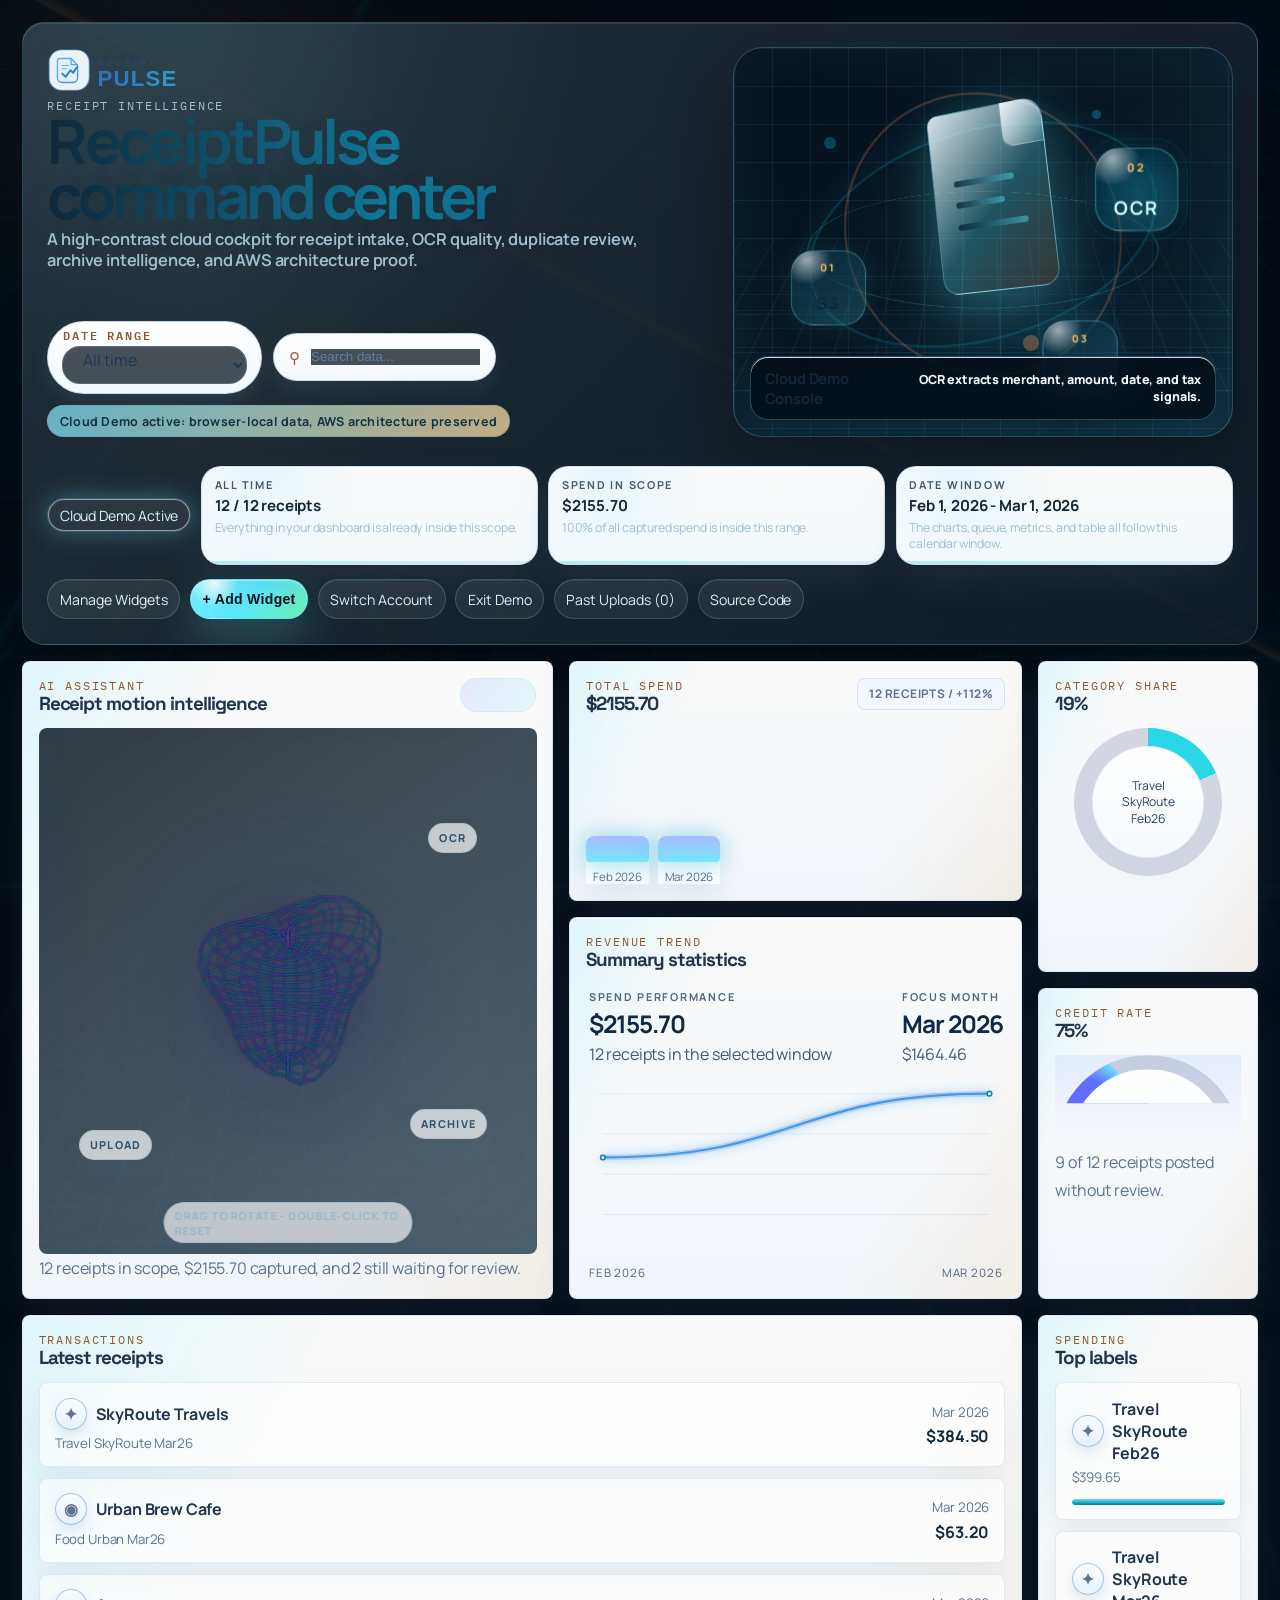
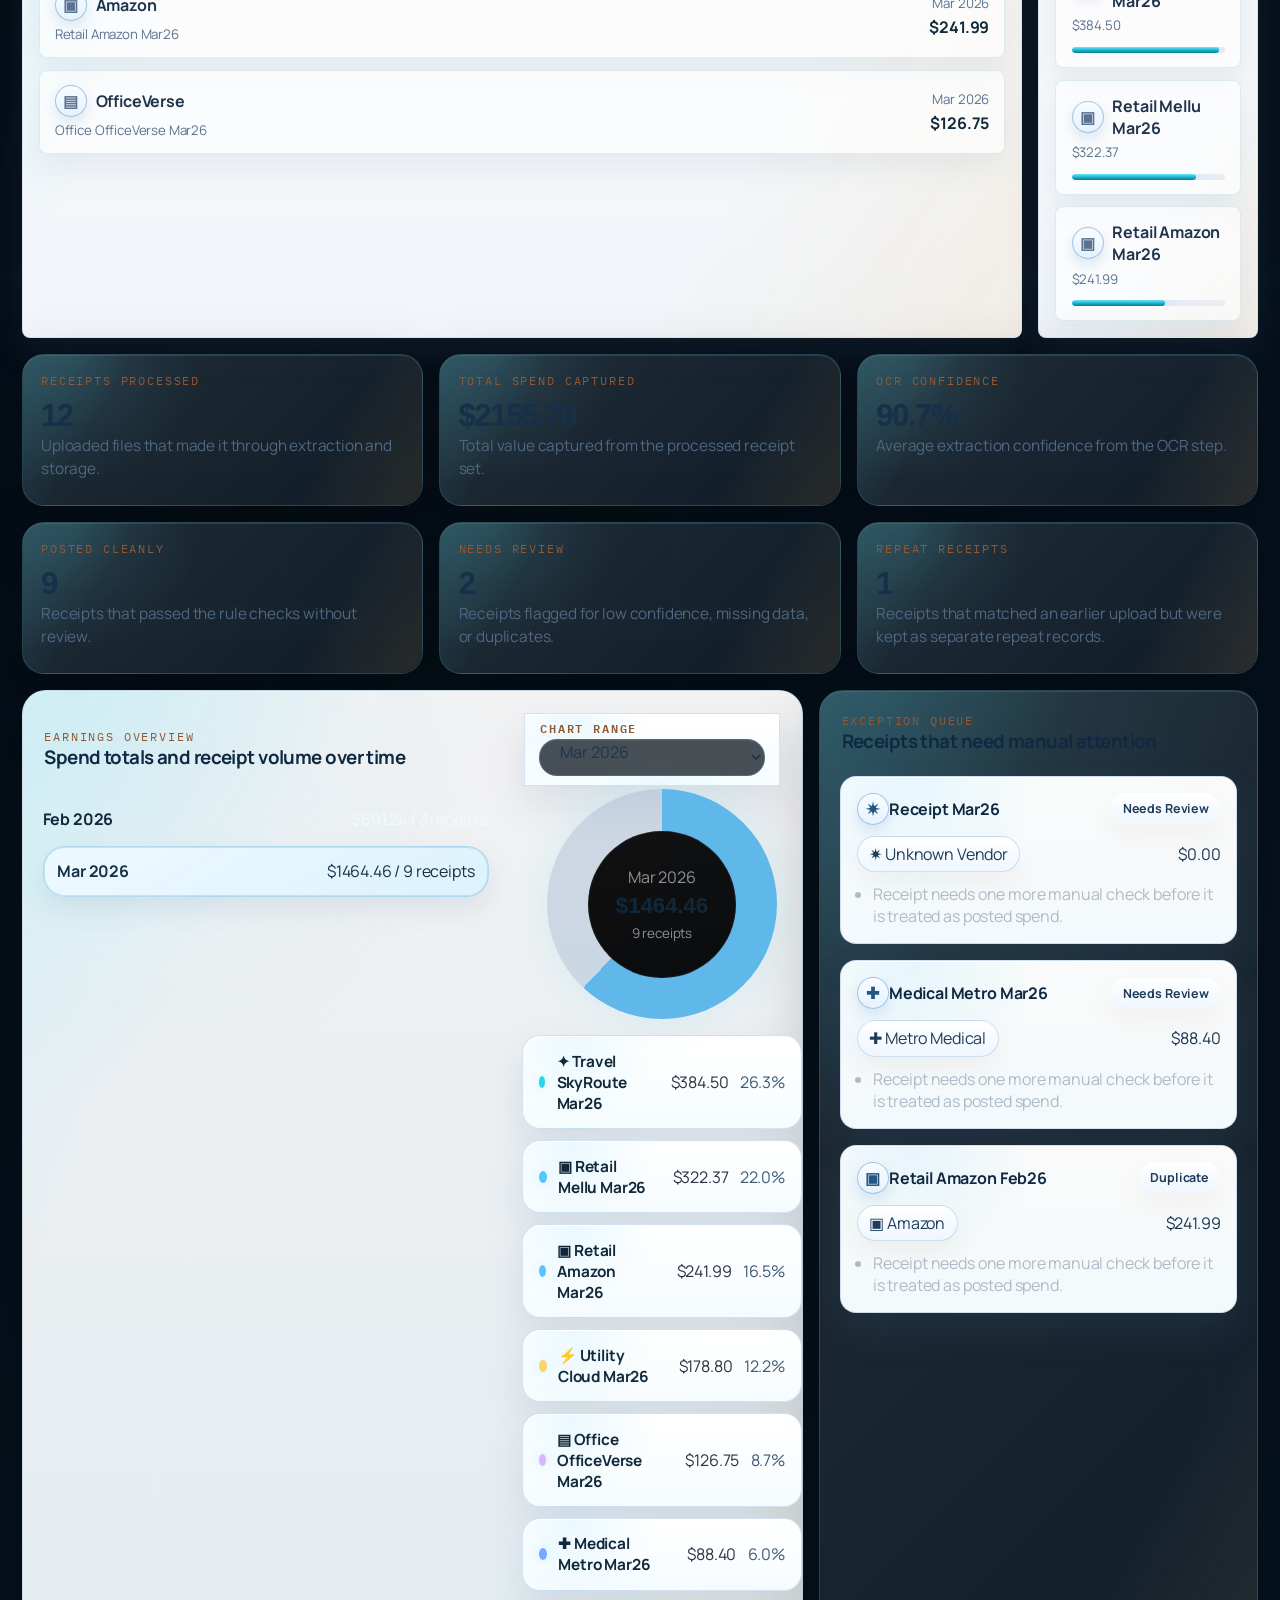
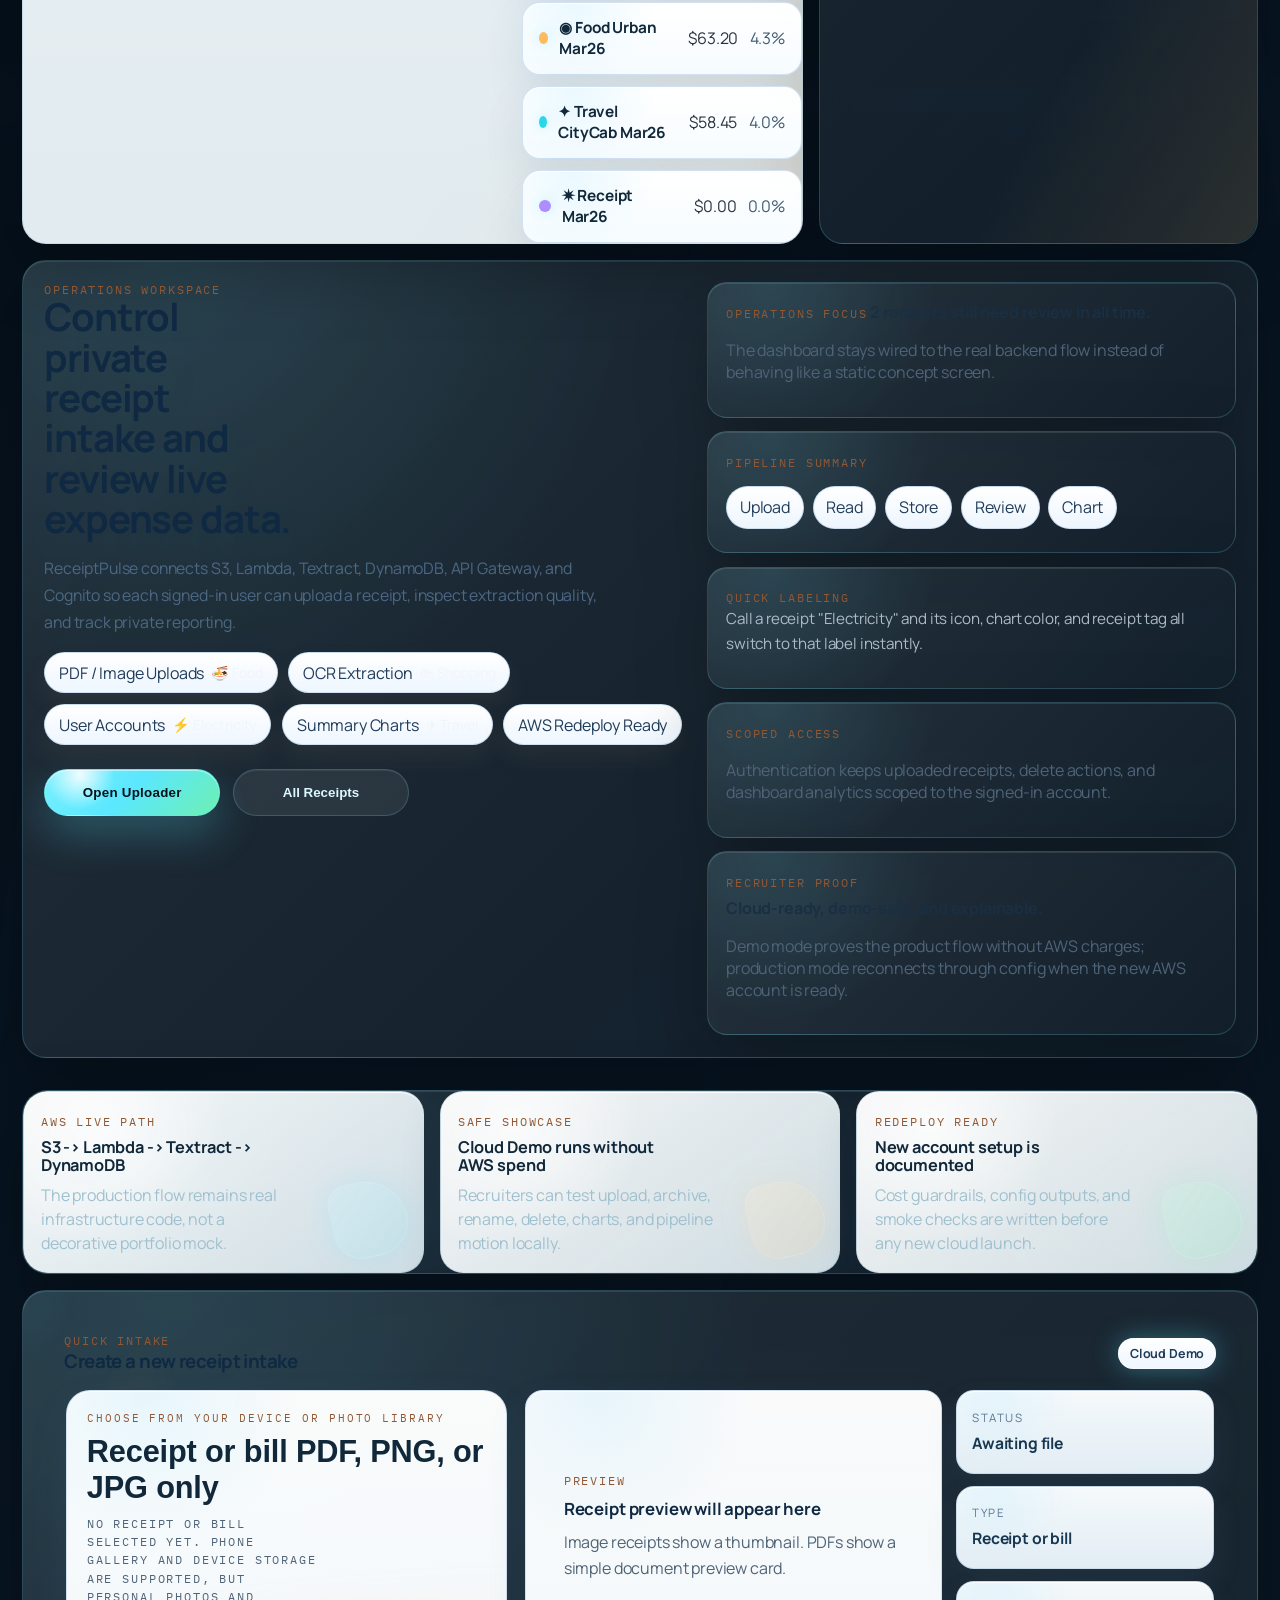
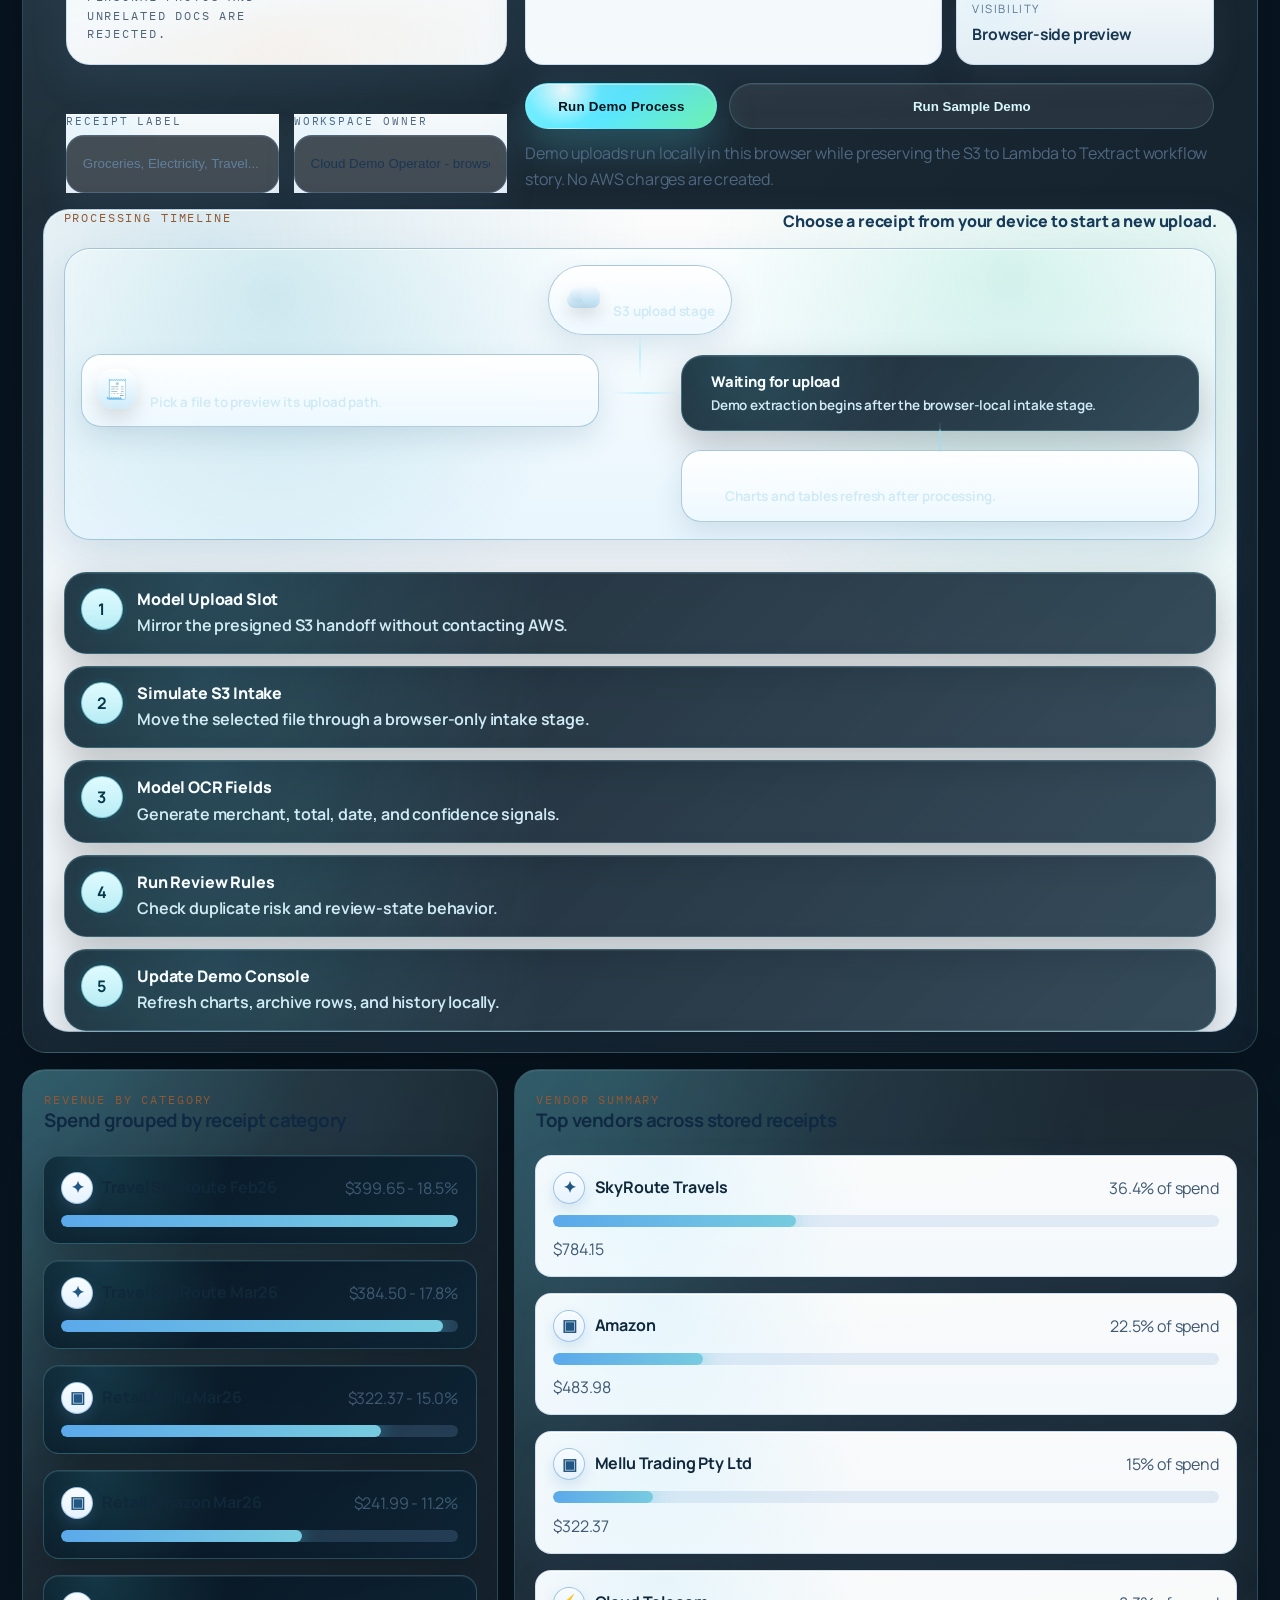
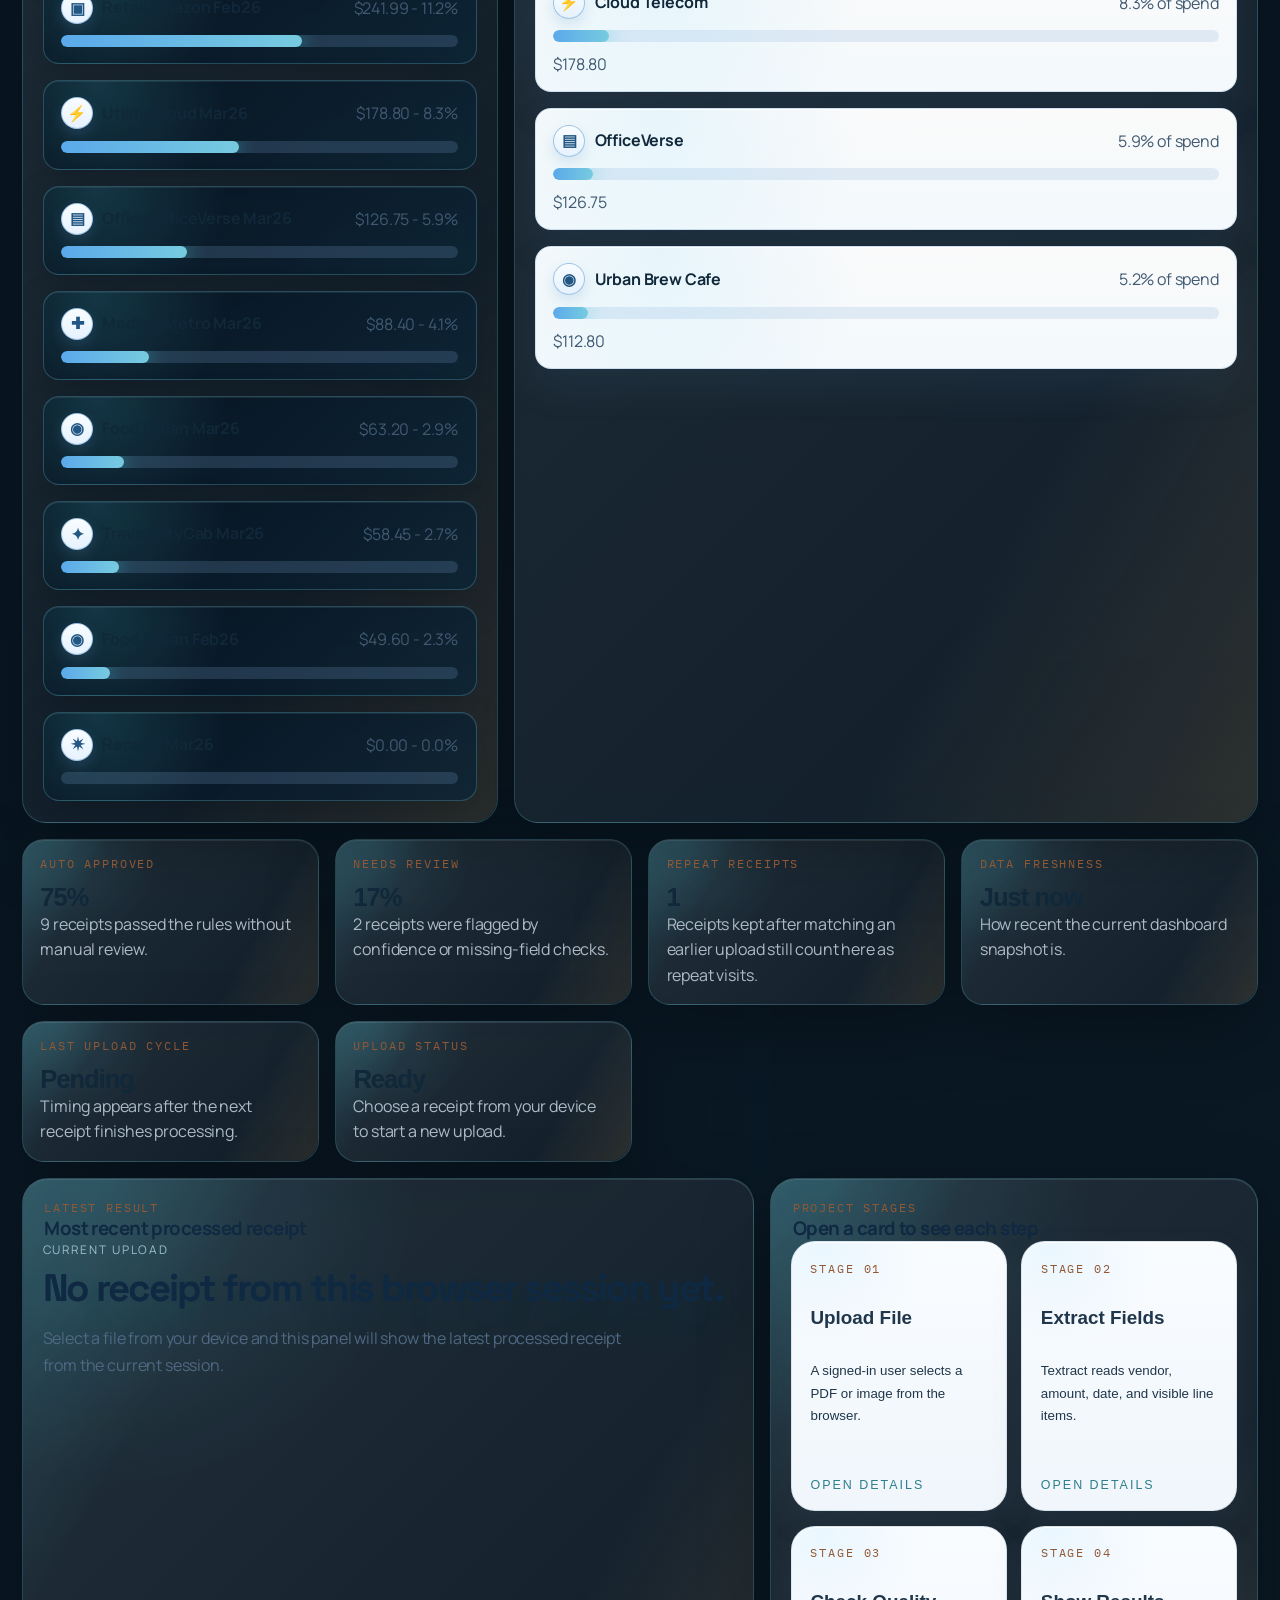
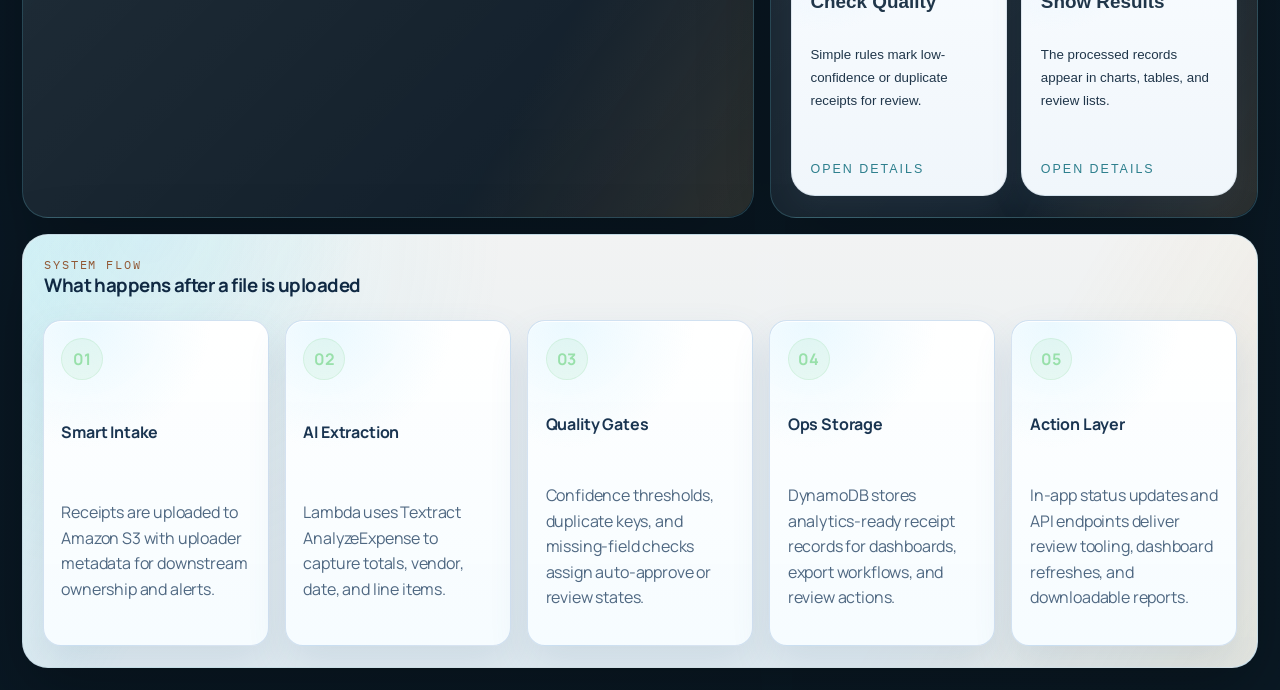
==== commit 2cc2cb8c: "Relaunch README and premium frontend visuals" ====
--- a/dashboard/app.html
+++ b/dashboard/app.html
@@ -46,11 +46,11 @@
     <link rel="preconnect" href="https://fonts.gstatic.com" crossorigin />
     <link
       rel="stylesheet"
-      href="https://fonts.googleapis.com/css2?family=Manrope:wght@400;500;600;700&family=Playfair+Display:wght@500;600;700&display=swap"
+      href="https://fonts.googleapis.com/css2?family=IBM+Plex+Mono:wght@500;600&family=Manrope:wght@400;500;600;700;800&family=Space+Grotesk:wght@500;600;700&display=swap"
     />
-    <link rel="stylesheet" href="./styles.css?v=20260627a" />
+    <link rel="stylesheet" href="./styles.css?v=20260627b" />
   </head>
-  <body class="cinema-ui dribbble-dashboard neuro-skin post-cover-ui" data-brand-launch="off">
+  <body class="cinema-ui dribbble-dashboard neuro-skin post-cover-ui luxe-relaunch" data-brand-launch="off">
     <div class="cinema-stage" aria-hidden="true">
       <span class="cinema-glow cinema-glow-ember"></span>
       <span class="cinema-glow cinema-glow-ice"></span>
@@ -114,10 +114,10 @@
                 alt="ReceiptPulse"
               />
             </div>
-            <p class="eyebrow">Reports Analytics</p>
-            <h1>ReceiptPulse analytics</h1>
+            <p class="eyebrow">Receipt Intelligence</p>
+            <h1>ReceiptPulse command center</h1>
             <p class="topbar-text">
-              Private receipt intake, OCR quality, duplicate handling, and archive reporting in one focused operations workspace.
+              A high-contrast cloud cockpit for receipt intake, OCR quality, duplicate review, archive intelligence, and AWS architecture proof.
             </p>
           </div>
           <div class="dashboard-command-tools">
@@ -738,5 +738,6 @@
     <script src="./brand-launch.js?v=20260406a" defer></script>
     <script src="./auth.js?v=20260616b" defer></script>
     <script src="./app.js?v=20260627a" defer></script>
+    <script src="./luxe-ui.js?v=20260627b" defer></script>
   </body>
-</html>+</html>
--- a/dashboard/styles.css
+++ b/dashboard/styles.css
@@ -15765,3 +15765,722 @@
     animation: none;
   }
 }
+
+/* ReceiptPulse high-end relaunch system */
+body.luxe-relaunch {
+  --luxe-ink: #06111d;
+  --luxe-ink-2: #081827;
+  --luxe-panel: rgba(8, 22, 35, 0.74);
+  --luxe-panel-strong: rgba(9, 28, 44, 0.88);
+  --luxe-glass: rgba(239, 250, 255, 0.08);
+  --luxe-glass-2: rgba(255, 255, 255, 0.14);
+  --luxe-line: rgba(126, 224, 244, 0.2);
+  --luxe-line-strong: rgba(126, 224, 244, 0.36);
+  --luxe-text: #eefbff;
+  --luxe-muted: #9fc0cf;
+  --luxe-soft: #c9e4ee;
+  --luxe-cyan: #5be7ff;
+  --luxe-amber: #f5b761;
+  --luxe-emerald: #6df0b1;
+  --luxe-danger: #ff8a6a;
+  --luxe-pointer-x: 50%;
+  --luxe-pointer-y: 20%;
+  color: var(--luxe-text);
+  background:
+    radial-gradient(circle at var(--luxe-pointer-x) var(--luxe-pointer-y), rgba(91, 231, 255, 0.16), transparent 0 28rem),
+    radial-gradient(circle at 92% 8%, rgba(245, 183, 97, 0.16), transparent 0 30rem),
+    radial-gradient(circle at 7% 92%, rgba(109, 240, 177, 0.13), transparent 0 28rem),
+    linear-gradient(135deg, #040b13 0%, #071522 42%, #0a1822 100%);
+  font-family: "Manrope", "Space Grotesk", sans-serif;
+  letter-spacing: -0.01em;
+  overflow-x: hidden;
+}
+
+html[data-ui-theme="light"] body.luxe-relaunch,
+body.luxe-relaunch.auth-page.cinema-ui {
+  background:
+    radial-gradient(circle at var(--luxe-pointer-x) var(--luxe-pointer-y), rgba(91, 231, 255, 0.18), transparent 0 26rem),
+    radial-gradient(circle at 88% 12%, rgba(245, 183, 97, 0.15), transparent 0 30rem),
+    linear-gradient(135deg, #040b13 0%, #071522 48%, #0a1822 100%) !important;
+  color: var(--luxe-text) !important;
+}
+
+body.luxe-relaunch::before,
+body.luxe-relaunch::after {
+  content: "";
+  position: fixed;
+  inset: 0;
+  z-index: 0;
+  pointer-events: none;
+}
+
+body.luxe-relaunch::before {
+  background:
+    linear-gradient(rgba(125, 220, 244, 0.08) 1px, transparent 1px),
+    linear-gradient(90deg, rgba(125, 220, 244, 0.08) 1px, transparent 1px);
+  background-size: 76px 76px;
+  mask-image: radial-gradient(circle at 50% 20%, black, transparent 72%);
+  opacity: 0.48;
+  transform: perspective(900px) rotateX(62deg) translateY(-18%);
+  transform-origin: top;
+}
+
+body.luxe-relaunch::after {
+  background:
+    linear-gradient(112deg, transparent 0 24%, rgba(91, 231, 255, 0.13) 25%, transparent 26% 52%, rgba(245, 183, 97, 0.11) 53%, transparent 54% 100%),
+    radial-gradient(circle at 50% 50%, transparent 0 48%, rgba(91, 231, 255, 0.1) 49%, transparent 50% 100%);
+  background-size: 220% 220%, 44rem 44rem;
+  animation: luxeFieldDrift 18s linear infinite;
+  opacity: 0.42;
+}
+
+body.luxe-relaunch .cinema-stage {
+  opacity: 1;
+  mix-blend-mode: normal;
+  filter: saturate(1.18) contrast(1.08);
+}
+
+body.luxe-relaunch .cinema-stage::before,
+body.luxe-relaunch .cinema-stage::after {
+  content: "";
+  position: absolute;
+  border-radius: 999px;
+  pointer-events: none;
+}
+
+body.luxe-relaunch .cinema-stage::before {
+  width: 36rem;
+  height: 36rem;
+  right: -12rem;
+  top: 8vh;
+  border: 1px solid rgba(91, 231, 255, 0.18);
+  box-shadow: inset 0 0 44px rgba(91, 231, 255, 0.1), 0 0 80px rgba(91, 231, 255, 0.12);
+  animation: luxeOrbitalSweep 20s ease-in-out infinite;
+}
+
+body.luxe-relaunch .cinema-stage::after {
+  width: 18rem;
+  height: 18rem;
+  left: 8vw;
+  bottom: 8vh;
+  border: 1px solid rgba(245, 183, 97, 0.2);
+  box-shadow: inset 0 0 38px rgba(245, 183, 97, 0.12), 0 0 60px rgba(245, 183, 97, 0.1);
+  animation: luxeOrbitalSweep 16s ease-in-out infinite reverse;
+}
+
+body.luxe-relaunch .cinema-grid {
+  background-image:
+    linear-gradient(rgba(91, 231, 255, 0.12) 1px, transparent 1px),
+    linear-gradient(90deg, rgba(91, 231, 255, 0.12) 1px, transparent 1px),
+    radial-gradient(circle at 50% 50%, rgba(91, 231, 255, 0.2), transparent 45%);
+  background-size: 62px 62px, 62px 62px, 100% 100%;
+  opacity: 0.58;
+}
+
+body.luxe-relaunch .cinema-beam {
+  background: linear-gradient(100deg, transparent, rgba(91, 231, 255, 0.22), rgba(245, 183, 97, 0.14), transparent);
+  filter: blur(1px);
+}
+
+body.luxe-relaunch > *:not(.cinema-stage) {
+  position: relative;
+  z-index: 1;
+}
+
+body.luxe-relaunch h1,
+body.luxe-relaunch h2,
+body.luxe-relaunch h3,
+body.luxe-relaunch .dashboard-command-copy h1,
+body.luxe-relaunch .auth-stage-copy h1 {
+  color: #f4fdff !important;
+  font-family: "Space Grotesk", "Manrope", sans-serif;
+  letter-spacing: -0.055em;
+  text-wrap: balance;
+}
+
+body.luxe-relaunch p,
+body.luxe-relaunch .topbar-text,
+body.luxe-relaunch .auth-lead,
+body.luxe-relaunch .status-note,
+body.luxe-relaunch .muted {
+  color: var(--luxe-muted) !important;
+}
+
+body.luxe-relaunch .eyebrow,
+body.luxe-relaunch .mini-label,
+body.luxe-relaunch .select-shell span,
+body.luxe-relaunch label span {
+  color: var(--luxe-cyan) !important;
+  font-family: "IBM Plex Mono", monospace;
+  font-size: 0.72rem;
+  letter-spacing: 0.16em;
+  text-transform: uppercase;
+}
+
+body.luxe-relaunch .topbar,
+html[data-ui-theme="light"] body.luxe-relaunch .topbar {
+  border-color: rgba(126, 224, 244, 0.18) !important;
+  background:
+    linear-gradient(135deg, rgba(6, 18, 31, 0.88), rgba(9, 30, 47, 0.72)) !important;
+  box-shadow: 0 22px 60px rgba(0, 0, 0, 0.22), inset 0 1px 0 rgba(255, 255, 255, 0.08);
+  backdrop-filter: blur(24px);
+}
+
+body.luxe-relaunch .brand-logo,
+body.luxe-relaunch .dashboard-command-logo {
+  filter: drop-shadow(0 10px 24px rgba(91, 231, 255, 0.2));
+}
+
+body.luxe-relaunch .panel,
+body.luxe-relaunch .glass-card,
+body.luxe-relaunch .auth-stage,
+body.luxe-relaunch .auth-panel,
+body.luxe-relaunch .neo-card,
+body.luxe-relaunch .metric-card,
+body.luxe-relaunch .table-panel,
+body.luxe-relaunch .upload-lab,
+body.luxe-relaunch .dashboard-command-bar,
+html[data-ui-theme="light"] body.luxe-relaunch .panel,
+html[data-ui-theme="light"] body.luxe-relaunch .glass-card,
+html[data-ui-theme="light"] body.luxe-relaunch .auth-stage,
+html[data-ui-theme="light"] body.luxe-relaunch .auth-panel,
+html[data-ui-theme="light"] body.luxe-relaunch .neo-card,
+html[data-ui-theme="light"] body.luxe-relaunch .metric-card,
+html[data-ui-theme="light"] body.luxe-relaunch .table-panel,
+html[data-ui-theme="light"] body.luxe-relaunch .upload-lab,
+html[data-ui-theme="light"] body.luxe-relaunch .dashboard-command-bar {
+  position: relative;
+  border: 1px solid var(--luxe-line) !important;
+  background:
+    linear-gradient(135deg, rgba(255, 255, 255, 0.11), rgba(255, 255, 255, 0.035)),
+    radial-gradient(circle at 12% 0%, rgba(91, 231, 255, 0.12), transparent 34%),
+    var(--luxe-panel) !important;
+  color: var(--luxe-text) !important;
+  box-shadow:
+    0 24px 70px rgba(0, 0, 0, 0.28),
+    inset 0 1px 0 rgba(255, 255, 255, 0.1) !important;
+  backdrop-filter: blur(26px);
+}
+
+body.luxe-relaunch .panel::before,
+body.luxe-relaunch .auth-stage::before,
+body.luxe-relaunch .auth-panel::before,
+body.luxe-relaunch .dashboard-command-bar::before {
+  content: "";
+  position: absolute;
+  inset: 0;
+  z-index: 0;
+  pointer-events: none;
+  border-radius: inherit;
+  background:
+    linear-gradient(120deg, rgba(91, 231, 255, 0.18), transparent 24%, transparent 72%, rgba(245, 183, 97, 0.14)),
+    radial-gradient(circle at var(--luxe-pointer-x) var(--luxe-pointer-y), rgba(255, 255, 255, 0.1), transparent 0 18rem);
+  opacity: 0.9;
+}
+
+body.luxe-relaunch .panel > *,
+body.luxe-relaunch .auth-stage > *,
+body.luxe-relaunch .auth-panel > *,
+body.luxe-relaunch .dashboard-command-bar > * {
+  position: relative;
+  z-index: 1;
+}
+
+body.luxe-relaunch .primary-button,
+body.luxe-relaunch .topbar-primary-button,
+html[data-ui-theme="light"] body.luxe-relaunch .primary-button,
+html[data-ui-theme="light"] body.luxe-relaunch .topbar-primary-button {
+  border: 1px solid rgba(91, 231, 255, 0.38) !important;
+  color: #03121c !important;
+  background:
+    radial-gradient(circle at 20% 10%, rgba(255, 255, 255, 0.9), transparent 24%),
+    linear-gradient(135deg, #7af0ff, #5be7ff 48%, #6df0b1) !important;
+  box-shadow: 0 18px 42px rgba(91, 231, 255, 0.25), inset 0 1px 0 rgba(255, 255, 255, 0.5) !important;
+}
+
+body.luxe-relaunch .secondary-button,
+body.luxe-relaunch .ghost-link,
+body.luxe-relaunch .ghost-button,
+body.luxe-relaunch .status-pill,
+html[data-ui-theme="light"] body.luxe-relaunch .secondary-button,
+html[data-ui-theme="light"] body.luxe-relaunch .ghost-link,
+html[data-ui-theme="light"] body.luxe-relaunch .ghost-button,
+html[data-ui-theme="light"] body.luxe-relaunch .status-pill {
+  border-color: rgba(126, 224, 244, 0.22) !important;
+  color: #d9f8ff !important;
+  background: rgba(255, 255, 255, 0.07) !important;
+  box-shadow: inset 0 1px 0 rgba(255, 255, 255, 0.07);
+}
+
+body.luxe-relaunch .ghost-link:hover,
+body.luxe-relaunch .ghost-button:hover,
+body.luxe-relaunch .secondary-button:hover {
+  border-color: rgba(91, 231, 255, 0.46) !important;
+  color: #ffffff !important;
+  transform: translateY(-1px);
+}
+
+body.luxe-relaunch .auth-shell {
+  width: min(1220px, calc(100% - 2rem));
+  grid-template-columns: minmax(0, 1.18fr) minmax(360px, 0.82fr);
+  gap: clamp(1rem, 2vw, 1.6rem);
+  padding-top: clamp(1.4rem, 3vw, 2.6rem);
+}
+
+body.luxe-relaunch .auth-stage {
+  overflow: hidden;
+  min-height: 720px;
+  padding: clamp(1.5rem, 3vw, 2.6rem);
+}
+
+body.luxe-relaunch .auth-stage::after {
+  content: "";
+  position: absolute;
+  right: -12%;
+  top: 12%;
+  width: 56%;
+  height: 52%;
+  pointer-events: none;
+  background:
+    radial-gradient(circle, rgba(91, 231, 255, 0.18), transparent 58%),
+    conic-gradient(from 110deg, transparent, rgba(91, 231, 255, 0.28), transparent, rgba(245, 183, 97, 0.2), transparent);
+  border-radius: 50%;
+  filter: blur(2px);
+  opacity: 0.75;
+  animation: luxeReceiptCore 9s ease-in-out infinite;
+}
+
+body.luxe-relaunch .auth-stage-copy h1 {
+  max-width: 820px;
+  font-size: clamp(2.85rem, 6vw, 6.6rem);
+  line-height: 0.88;
+  margin-bottom: 1.2rem;
+}
+
+body.luxe-relaunch .auth-lead {
+  max-width: 720px;
+  font-size: clamp(1rem, 1.3vw, 1.25rem);
+  line-height: 1.75;
+}
+
+body.luxe-relaunch .auth-3d-showcase {
+  margin-top: clamp(1.2rem, 3vw, 2.2rem);
+  border: 1px solid rgba(126, 224, 244, 0.18);
+  background: linear-gradient(135deg, rgba(255, 255, 255, 0.07), rgba(255, 255, 255, 0.03));
+  box-shadow: inset 0 1px 0 rgba(255, 255, 255, 0.08), 0 20px 52px rgba(0, 0, 0, 0.18);
+}
+
+body.luxe-relaunch .auth-3d-scene {
+  --luxe-local-x: 50%;
+  --luxe-local-y: 50%;
+  --luxe-tilt-x: 0deg;
+  --luxe-tilt-y: 0deg;
+  min-height: clamp(300px, 34vw, 450px);
+  border: 1px solid rgba(126, 224, 244, 0.22);
+  background:
+    radial-gradient(circle at var(--luxe-local-x) var(--luxe-local-y), rgba(91, 231, 255, 0.2), transparent 0 26%),
+    linear-gradient(rgba(91, 231, 255, 0.09) 1px, transparent 1px),
+    linear-gradient(90deg, rgba(91, 231, 255, 0.09) 1px, transparent 1px),
+    linear-gradient(145deg, rgba(2, 10, 18, 0.88), rgba(8, 28, 44, 0.86));
+  background-size: auto, 42px 42px, 42px 42px, auto;
+  box-shadow: inset 0 0 70px rgba(91, 231, 255, 0.09), 0 28px 70px rgba(0, 0, 0, 0.28);
+  transform: perspective(1000px) rotateX(var(--luxe-tilt-x)) rotateY(var(--luxe-tilt-y));
+  transition: transform 180ms ease, border-color 180ms ease, box-shadow 180ms ease;
+}
+
+body.luxe-relaunch .auth-3d-scene::before,
+body.luxe-relaunch .auth-3d-scene::after {
+  content: "";
+  position: absolute;
+  inset: 10%;
+  border-radius: 50%;
+  pointer-events: none;
+  border: 1px solid rgba(91, 231, 255, 0.2);
+  transform: rotateX(62deg);
+  animation: luxeOrbitSpin 13s linear infinite;
+}
+
+body.luxe-relaunch .auth-3d-scene::after {
+  inset: 22% 16%;
+  border-color: rgba(245, 183, 97, 0.2);
+  animation-duration: 17s;
+  animation-direction: reverse;
+}
+
+body.luxe-relaunch .auth-3d-figure p,
+body.luxe-relaunch .auth-3d-hint,
+body.luxe-relaunch .auth-3d-copy {
+  color: var(--luxe-soft) !important;
+}
+
+body.luxe-relaunch .auth-3d-cube-face,
+body.luxe-relaunch .auth-3d-crystal-face,
+body.luxe-relaunch .auth-3d-ring {
+  border-color: rgba(126, 224, 244, 0.42) !important;
+  background:
+    linear-gradient(135deg, rgba(91, 231, 255, 0.28), rgba(255, 255, 255, 0.08)) !important;
+  box-shadow: 0 0 34px rgba(91, 231, 255, 0.22), inset 0 1px 0 rgba(255, 255, 255, 0.2) !important;
+}
+
+body.luxe-relaunch .auth-info-card,
+body.luxe-relaunch .auth-project-strip article,
+body.luxe-relaunch .demo-access-card {
+  border: 1px solid rgba(126, 224, 244, 0.2) !important;
+  background: rgba(255, 255, 255, 0.065) !important;
+  box-shadow: inset 0 1px 0 rgba(255, 255, 255, 0.08), 0 18px 40px rgba(0, 0, 0, 0.18) !important;
+}
+
+body.luxe-relaunch .auth-info-card strong,
+body.luxe-relaunch .auth-project-strip strong,
+body.luxe-relaunch .demo-access-card strong {
+  color: #f7fdff !important;
+}
+
+body.luxe-relaunch .auth-panel {
+  overflow: hidden;
+  align-self: start;
+}
+
+body.luxe-relaunch .auth-panel::after {
+  content: "";
+  position: absolute;
+  right: -20%;
+  bottom: -18%;
+  width: 26rem;
+  height: 26rem;
+  pointer-events: none;
+  background: radial-gradient(circle, rgba(109, 240, 177, 0.16), transparent 66%);
+}
+
+body.luxe-relaunch .auth-security-note,
+body.luxe-relaunch .auth-status {
+  border-color: rgba(126, 224, 244, 0.18) !important;
+  background: rgba(91, 231, 255, 0.08) !important;
+  color: #d9f8ff !important;
+}
+
+body.luxe-relaunch .auth-demo-points span,
+body.luxe-relaunch .topbar-pills span {
+  border-color: rgba(126, 224, 244, 0.22) !important;
+  background: rgba(255, 255, 255, 0.07) !important;
+  color: #d8f6ff !important;
+}
+
+body.luxe-relaunch .text-input,
+body.luxe-relaunch .month-select,
+body.luxe-relaunch .period-select,
+body.luxe-relaunch select,
+body.luxe-relaunch input,
+html[data-ui-theme="light"] body.luxe-relaunch .text-input,
+html[data-ui-theme="light"] body.luxe-relaunch .month-select,
+html[data-ui-theme="light"] body.luxe-relaunch .period-select,
+html[data-ui-theme="light"] body.luxe-relaunch select,
+html[data-ui-theme="light"] body.luxe-relaunch input {
+  color: #f4fdff !important;
+  caret-color: var(--luxe-cyan);
+  border-color: rgba(126, 224, 244, 0.28) !important;
+  background: rgba(3, 13, 22, 0.72) !important;
+  box-shadow: inset 0 1px 0 rgba(255, 255, 255, 0.06) !important;
+}
+
+body.luxe-relaunch input::placeholder {
+  color: rgba(206, 232, 241, 0.56) !important;
+}
+
+body.luxe-relaunch .dashboard-shell {
+  background: transparent !important;
+}
+
+body.luxe-relaunch .dashboard-sidebar,
+html[data-ui-theme="light"] body.luxe-relaunch .dashboard-sidebar {
+  border-right: 1px solid rgba(126, 224, 244, 0.16) !important;
+  background:
+    linear-gradient(180deg, rgba(3, 12, 22, 0.92), rgba(8, 25, 40, 0.82)) !important;
+  box-shadow: 22px 0 70px rgba(0, 0, 0, 0.22);
+}
+
+body.luxe-relaunch .dashboard-nav-link {
+  color: #cae8f2 !important;
+  border-color: transparent !important;
+}
+
+body.luxe-relaunch .dashboard-nav-link:hover,
+body.luxe-relaunch .dashboard-nav-link.is-active {
+  color: #ffffff !important;
+  border-color: rgba(91, 231, 255, 0.28) !important;
+  background: rgba(91, 231, 255, 0.1) !important;
+}
+
+body.luxe-relaunch .dashboard-nav-icon,
+body.luxe-relaunch .receipt-icon-badge {
+  border-color: rgba(91, 231, 255, 0.3) !important;
+  background: rgba(91, 231, 255, 0.12) !important;
+  color: #9cf4ff !important;
+}
+
+body.luxe-relaunch .dashboard-command-bar {
+  grid-template-columns: minmax(320px, 0.95fr) minmax(220px, 0.55fr) minmax(360px, 0.95fr);
+  overflow: hidden;
+}
+
+body.luxe-relaunch .dashboard-command-copy h1 {
+  font-size: clamp(2.4rem, 4.7vw, 5.5rem);
+  line-height: 0.9;
+  max-width: 820px;
+}
+
+body.luxe-relaunch .dashboard-command-visual {
+  --luxe-local-x: 50%;
+  --luxe-local-y: 50%;
+  --luxe-tilt-x: 0deg;
+  --luxe-tilt-y: 0deg;
+  min-height: 390px;
+  border: 1px solid rgba(126, 224, 244, 0.28) !important;
+  background:
+    radial-gradient(circle at var(--luxe-local-x) var(--luxe-local-y), rgba(91, 231, 255, 0.2), transparent 0 26%),
+    linear-gradient(rgba(91, 231, 255, 0.08) 1px, transparent 1px),
+    linear-gradient(90deg, rgba(91, 231, 255, 0.08) 1px, transparent 1px),
+    linear-gradient(145deg, rgba(3, 12, 22, 0.92), rgba(11, 37, 55, 0.84)) !important;
+  background-size: auto, 38px 38px, 38px 38px, auto !important;
+  box-shadow: inset 0 0 80px rgba(91, 231, 255, 0.08), 0 28px 74px rgba(0, 0, 0, 0.3) !important;
+  transform: perspective(980px) rotateX(var(--luxe-tilt-x)) rotateY(var(--luxe-tilt-y));
+}
+
+body.luxe-relaunch .dashboard-command-visual::before {
+  content: "";
+  position: absolute;
+  inset: 15%;
+  z-index: 1;
+  border-radius: 50%;
+  pointer-events: none;
+  border: 1px solid rgba(91, 231, 255, 0.24);
+  transform: rotateX(65deg);
+  animation: luxeOrbitSpin 16s linear infinite;
+}
+
+body.luxe-relaunch .dashboard-command-visual::after {
+  background:
+    radial-gradient(circle at var(--luxe-local-x) var(--luxe-local-y), rgba(255, 255, 255, 0.7), transparent 0 18%),
+    radial-gradient(circle at var(--luxe-local-x) var(--luxe-local-y), rgba(91, 231, 255, 0.28), transparent 0 44%) !important;
+  opacity: 0.78;
+}
+
+body.luxe-relaunch .command-grid-plane {
+  border-color: rgba(91, 231, 255, 0.18) !important;
+  background-image:
+    linear-gradient(rgba(91, 231, 255, 0.08) 1px, transparent 1px),
+    linear-gradient(90deg, rgba(91, 231, 255, 0.08) 1px, transparent 1px) !important;
+}
+
+body.luxe-relaunch .command-receipt-glass {
+  border-color: rgba(126, 224, 244, 0.44) !important;
+  background:
+    linear-gradient(135deg, rgba(238, 251, 255, 0.9), rgba(91, 231, 255, 0.28) 54%, rgba(245, 183, 97, 0.18)) !important;
+  box-shadow: 0 32px 70px rgba(91, 231, 255, 0.22), 0 0 52px rgba(91, 231, 255, 0.18) !important;
+}
+
+body.luxe-relaunch .command-receipt-line {
+  background: linear-gradient(90deg, rgba(2, 28, 42, 0.78), rgba(91, 231, 255, 0.46)) !important;
+}
+
+body.luxe-relaunch .command-arch-node {
+  border-color: rgba(126, 224, 244, 0.32) !important;
+  background:
+    radial-gradient(circle at 20% 12%, rgba(255, 255, 255, 0.6), transparent 28%),
+    linear-gradient(145deg, rgba(8, 42, 61, 0.92), rgba(91, 231, 255, 0.18)) !important;
+  box-shadow: 0 20px 42px rgba(0, 0, 0, 0.24), 0 0 28px rgba(91, 231, 255, 0.14) !important;
+}
+
+body.luxe-relaunch .command-arch-node strong,
+body.luxe-relaunch .command-arch-node.is-active strong {
+  color: #eaffff !important;
+}
+
+body.luxe-relaunch .command-arch-node span,
+body.luxe-relaunch .command-arch-node.is-active span {
+  color: var(--luxe-amber) !important;
+}
+
+body.luxe-relaunch .command-visual-copy {
+  border-color: rgba(126, 224, 244, 0.26) !important;
+  background: rgba(3, 13, 22, 0.74) !important;
+  backdrop-filter: blur(20px);
+}
+
+body.luxe-relaunch .command-visual-copy strong,
+body.luxe-relaunch .command-visual-copy span {
+  color: #f3fbff !important;
+}
+
+body.luxe-relaunch .neo-figure-stage {
+  --luxe-local-x: 50%;
+  --luxe-local-y: 50%;
+  --luxe-tilt-x: 0deg;
+  --luxe-tilt-y: 0deg;
+  border-color: rgba(126, 224, 244, 0.24) !important;
+  background:
+    radial-gradient(circle at var(--luxe-local-x) var(--luxe-local-y), rgba(91, 231, 255, 0.18), transparent 0 28%),
+    linear-gradient(145deg, rgba(3, 12, 22, 0.8), rgba(12, 39, 56, 0.7)) !important;
+  transform: perspective(1000px) rotateX(var(--luxe-tilt-x)) rotateY(var(--luxe-tilt-y));
+}
+
+body.luxe-relaunch .line-chart-path,
+body.luxe-relaunch .trend-fill,
+body.luxe-relaunch .bar-fill,
+body.luxe-relaunch .neo-mini-bar-fill,
+body.luxe-relaunch .neo-spend-fill {
+  filter: drop-shadow(0 0 10px rgba(91, 231, 255, 0.24));
+}
+
+body.luxe-relaunch .luxe-reveal {
+  opacity: 0;
+  transform: translateY(22px) scale(0.985);
+  transition: opacity 650ms ease, transform 650ms cubic-bezier(0.2, 0.78, 0.2, 1);
+}
+
+body.luxe-relaunch .luxe-in-view {
+  opacity: 1;
+  transform: translateY(0) scale(1);
+}
+
+@keyframes luxeFieldDrift {
+  0% { background-position: 0% 0%, 50% 50%; }
+  100% { background-position: 100% 100%, 50% 50%; }
+}
+
+@keyframes luxeOrbitalSweep {
+  0%, 100% { transform: rotate(0deg) scale(0.96); opacity: 0.5; }
+  50% { transform: rotate(18deg) scale(1.04); opacity: 0.95; }
+}
+
+@keyframes luxeReceiptCore {
+  0%, 100% { transform: translate3d(0, 0, 0) rotate(0deg); opacity: 0.62; }
+  50% { transform: translate3d(-8%, 4%, 0) rotate(8deg); opacity: 0.92; }
+}
+
+@keyframes luxeOrbitSpin {
+  from { transform: rotateX(65deg) rotateZ(0deg); }
+  to { transform: rotateX(65deg) rotateZ(360deg); }
+}
+
+@media (max-width: 980px) {
+  body.luxe-relaunch .auth-shell,
+  body.luxe-relaunch .dashboard-command-bar {
+    grid-template-columns: 1fr;
+  }
+
+  body.luxe-relaunch .auth-stage {
+    min-height: auto;
+  }
+
+  body.luxe-relaunch .auth-stage-copy h1,
+  body.luxe-relaunch .dashboard-command-copy h1 {
+    font-size: clamp(2.45rem, 12vw, 4.5rem);
+  }
+
+  body.luxe-relaunch .dashboard-command-visual {
+    min-height: 270px;
+  }
+}
+
+@media (prefers-reduced-motion: reduce) {
+  body.luxe-relaunch::after,
+  body.luxe-relaunch .cinema-stage::before,
+  body.luxe-relaunch .cinema-stage::after,
+  body.luxe-relaunch .auth-stage::after,
+  body.luxe-relaunch .auth-3d-scene::before,
+  body.luxe-relaunch .auth-3d-scene::after,
+  body.luxe-relaunch .dashboard-command-visual::before {
+    animation: none !important;
+  }
+
+  body.luxe-relaunch .luxe-reveal,
+  body.luxe-relaunch .luxe-in-view,
+  body.luxe-relaunch .auth-3d-scene,
+  body.luxe-relaunch .dashboard-command-visual,
+  body.luxe-relaunch .neo-figure-stage {
+    transform: none !important;
+    transition: none !important;
+  }
+}
+
+/* ReceiptPulse relaunch contrast lock */
+html[data-ui-theme="light"] body.luxe-relaunch,
+html[data-ui-theme="light"] body.auth-page.cinema-ui.luxe-relaunch,
+html[data-ui-theme="light"] body.post-cover-ui.dribbble-dashboard.neuro-skin.luxe-relaunch {
+  color: var(--luxe-text) !important;
+  background:
+    radial-gradient(circle at var(--luxe-pointer-x) var(--luxe-pointer-y), rgba(91, 231, 255, 0.2), transparent 0 28rem),
+    radial-gradient(circle at 88% 12%, rgba(245, 183, 97, 0.17), transparent 0 31rem),
+    radial-gradient(circle at 8% 92%, rgba(109, 240, 177, 0.13), transparent 0 28rem),
+    linear-gradient(135deg, #030910 0%, #071421 48%, #0a1924 100%) !important;
+}
+
+html[data-ui-theme="light"] body.luxe-relaunch h1,
+html[data-ui-theme="light"] body.luxe-relaunch h2,
+html[data-ui-theme="light"] body.luxe-relaunch h3,
+html[data-ui-theme="light"] body.auth-page.cinema-ui.luxe-relaunch .auth-stage-copy h1,
+html[data-ui-theme="light"] body.post-cover-ui.dribbble-dashboard.neuro-skin.luxe-relaunch .dashboard-command-copy h1 {
+  color: #f4fdff !important;
+  text-shadow: 0 18px 52px rgba(91, 231, 255, 0.16);
+}
+
+html[data-ui-theme="light"] body.luxe-relaunch p,
+html[data-ui-theme="light"] body.luxe-relaunch .topbar-text,
+html[data-ui-theme="light"] body.auth-page.cinema-ui.luxe-relaunch .auth-lead,
+html[data-ui-theme="light"] body.auth-page.cinema-ui.luxe-relaunch .auth-3d-copy,
+html[data-ui-theme="light"] body.auth-page.cinema-ui.luxe-relaunch .auth-info-card p,
+html[data-ui-theme="light"] body.post-cover-ui.dribbble-dashboard.neuro-skin.luxe-relaunch .dashboard-command-copy p {
+  color: var(--luxe-muted) !important;
+}
+
+html[data-ui-theme="light"] body.luxe-relaunch .auth-info-card strong,
+html[data-ui-theme="light"] body.luxe-relaunch .auth-project-strip strong,
+html[data-ui-theme="light"] body.luxe-relaunch .demo-access-card strong,
+html[data-ui-theme="light"] body.post-cover-ui.dribbble-dashboard.neuro-skin.luxe-relaunch .metric-value,
+html[data-ui-theme="light"] body.post-cover-ui.dribbble-dashboard.neuro-skin.luxe-relaunch .card-title,
+html[data-ui-theme="light"] body.post-cover-ui.dribbble-dashboard.neuro-skin.luxe-relaunch .timeline-step strong,
+html[data-ui-theme="light"] body.post-cover-ui.dribbble-dashboard.neuro-skin.luxe-relaunch .motion-cloud-copy strong,
+html[data-ui-theme="light"] body.post-cover-ui.dribbble-dashboard.neuro-skin.luxe-relaunch .motion-receipt-copy strong,
+html[data-ui-theme="light"] body.post-cover-ui.dribbble-dashboard.neuro-skin.luxe-relaunch .motion-processing-copy strong,
+html[data-ui-theme="light"] body.post-cover-ui.dribbble-dashboard.neuro-skin.luxe-relaunch .motion-ledger-copy strong {
+  color: #f7fdff !important;
+}
+
+html[data-ui-theme="light"] body.post-cover-ui.dribbble-dashboard.neuro-skin.luxe-relaunch .timeline-step,
+html[data-ui-theme="light"] body.post-cover-ui.dribbble-dashboard.neuro-skin.luxe-relaunch .chart-row,
+html[data-ui-theme="light"] body.post-cover-ui.dribbble-dashboard.neuro-skin.luxe-relaunch .motion-processing,
+body.luxe-relaunch .timeline-step,
+body.luxe-relaunch .chart-row,
+body.luxe-relaunch .motion-processing {
+  border-color: rgba(126, 224, 244, 0.24) !important;
+  color: var(--luxe-text) !important;
+  background:
+    radial-gradient(circle at 12% 0%, rgba(91, 231, 255, 0.16), transparent 34%),
+    linear-gradient(135deg, rgba(5, 18, 31, 0.9), rgba(12, 37, 54, 0.82)) !important;
+  box-shadow: inset 0 1px 0 rgba(255, 255, 255, 0.08), 0 16px 38px rgba(0, 0, 0, 0.22) !important;
+}
+
+html[data-ui-theme="light"] body.post-cover-ui.dribbble-dashboard.neuro-skin.luxe-relaunch .timeline-step p,
+html[data-ui-theme="light"] body.post-cover-ui.dribbble-dashboard.neuro-skin.luxe-relaunch .chart-meta,
+html[data-ui-theme="light"] body.post-cover-ui.dribbble-dashboard.neuro-skin.luxe-relaunch .motion-cloud-copy span,
+html[data-ui-theme="light"] body.post-cover-ui.dribbble-dashboard.neuro-skin.luxe-relaunch .motion-receipt-copy span,
+html[data-ui-theme="light"] body.post-cover-ui.dribbble-dashboard.neuro-skin.luxe-relaunch .motion-processing-copy span,
+html[data-ui-theme="light"] body.post-cover-ui.dribbble-dashboard.neuro-skin.luxe-relaunch .motion-ledger-copy span,
+body.luxe-relaunch .timeline-step p,
+body.luxe-relaunch .chart-meta,
+body.luxe-relaunch .motion-cloud-copy span,
+body.luxe-relaunch .motion-receipt-copy span,
+body.luxe-relaunch .motion-processing-copy span,
+body.luxe-relaunch .motion-ledger-copy span {
+  color: #cfeaf4 !important;
+}
+
+html[data-ui-theme="light"] body.post-cover-ui.dribbble-dashboard.neuro-skin.luxe-relaunch .bar-fill,
+html[data-ui-theme="light"] body.post-cover-ui.dribbble-dashboard.neuro-skin.luxe-relaunch .trend-fill,
+html[data-ui-theme="light"] body.post-cover-ui.dribbble-dashboard.neuro-skin.luxe-relaunch .line-chart-path,
+body.luxe-relaunch .bar-fill,
+body.luxe-relaunch .trend-fill,
+body.luxe-relaunch .line-chart-path {
+  filter: drop-shadow(0 0 12px rgba(91, 231, 255, 0.34)) !important;
+}
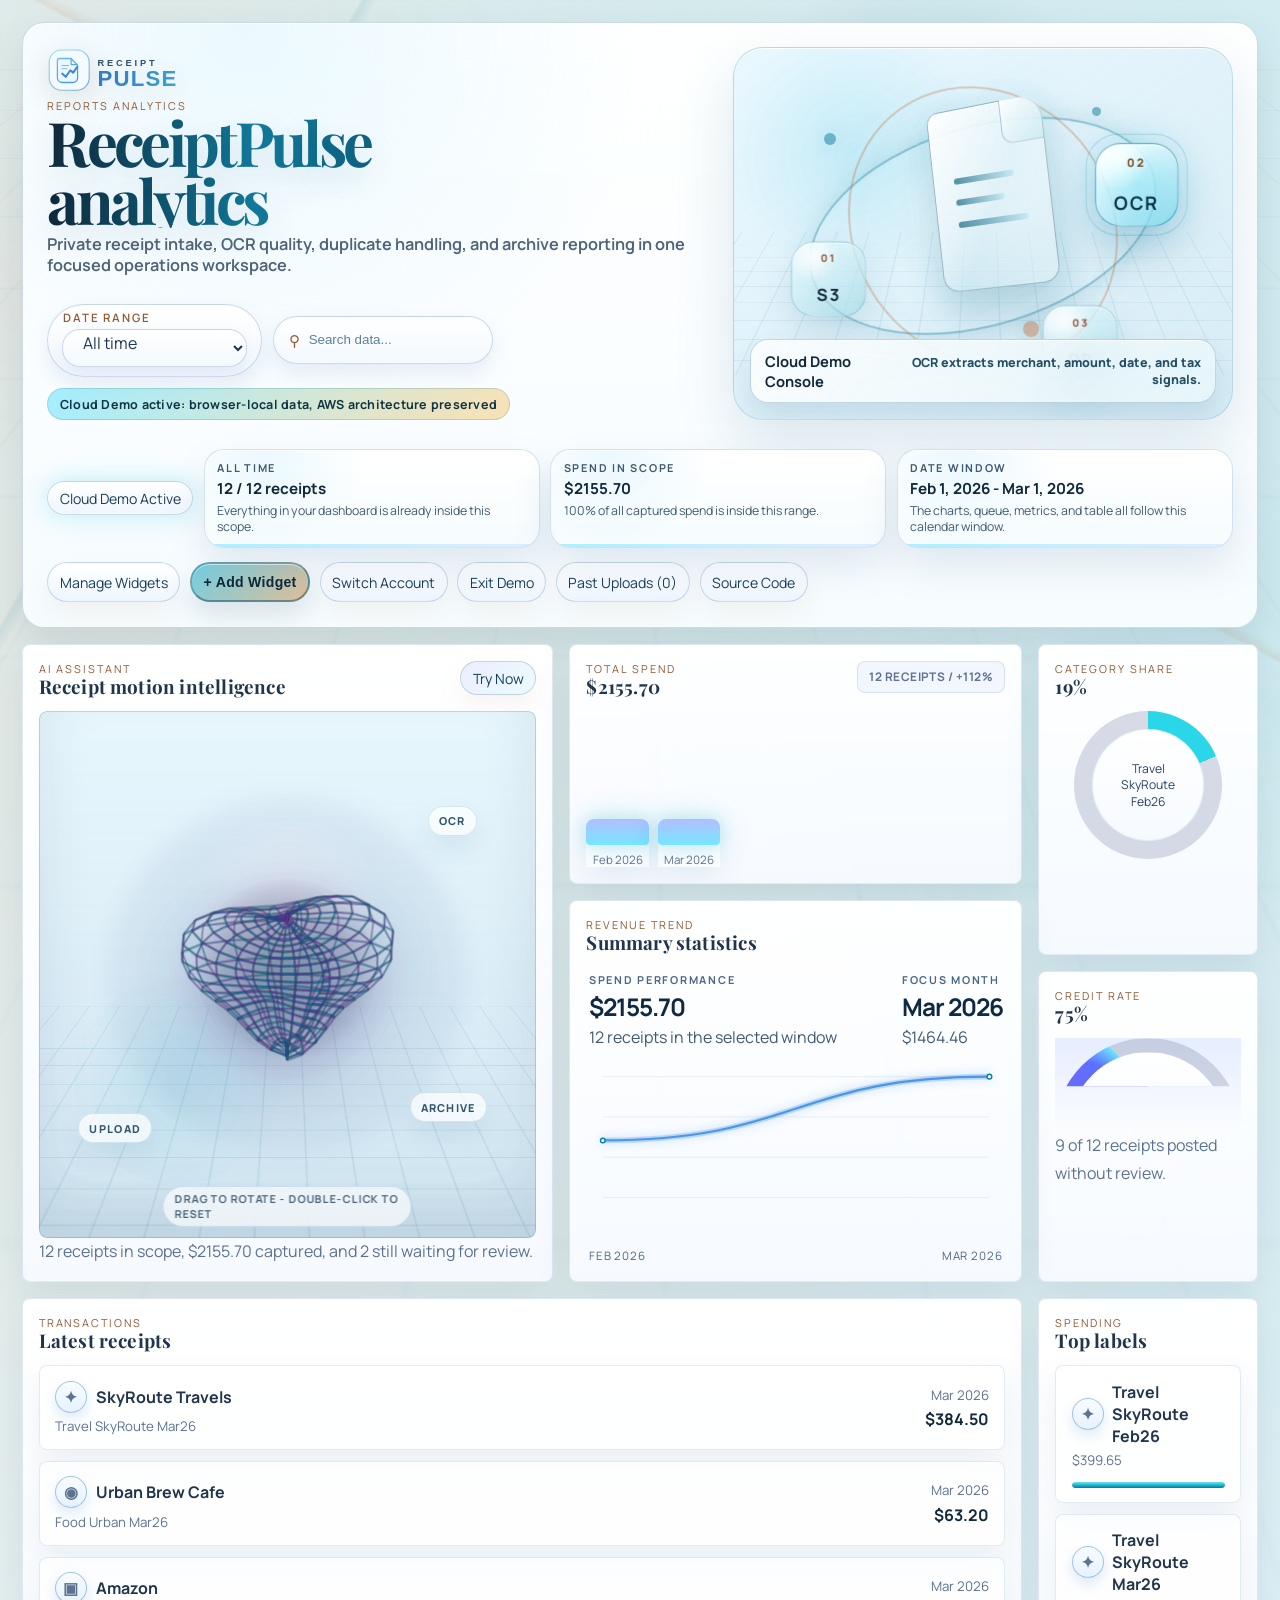
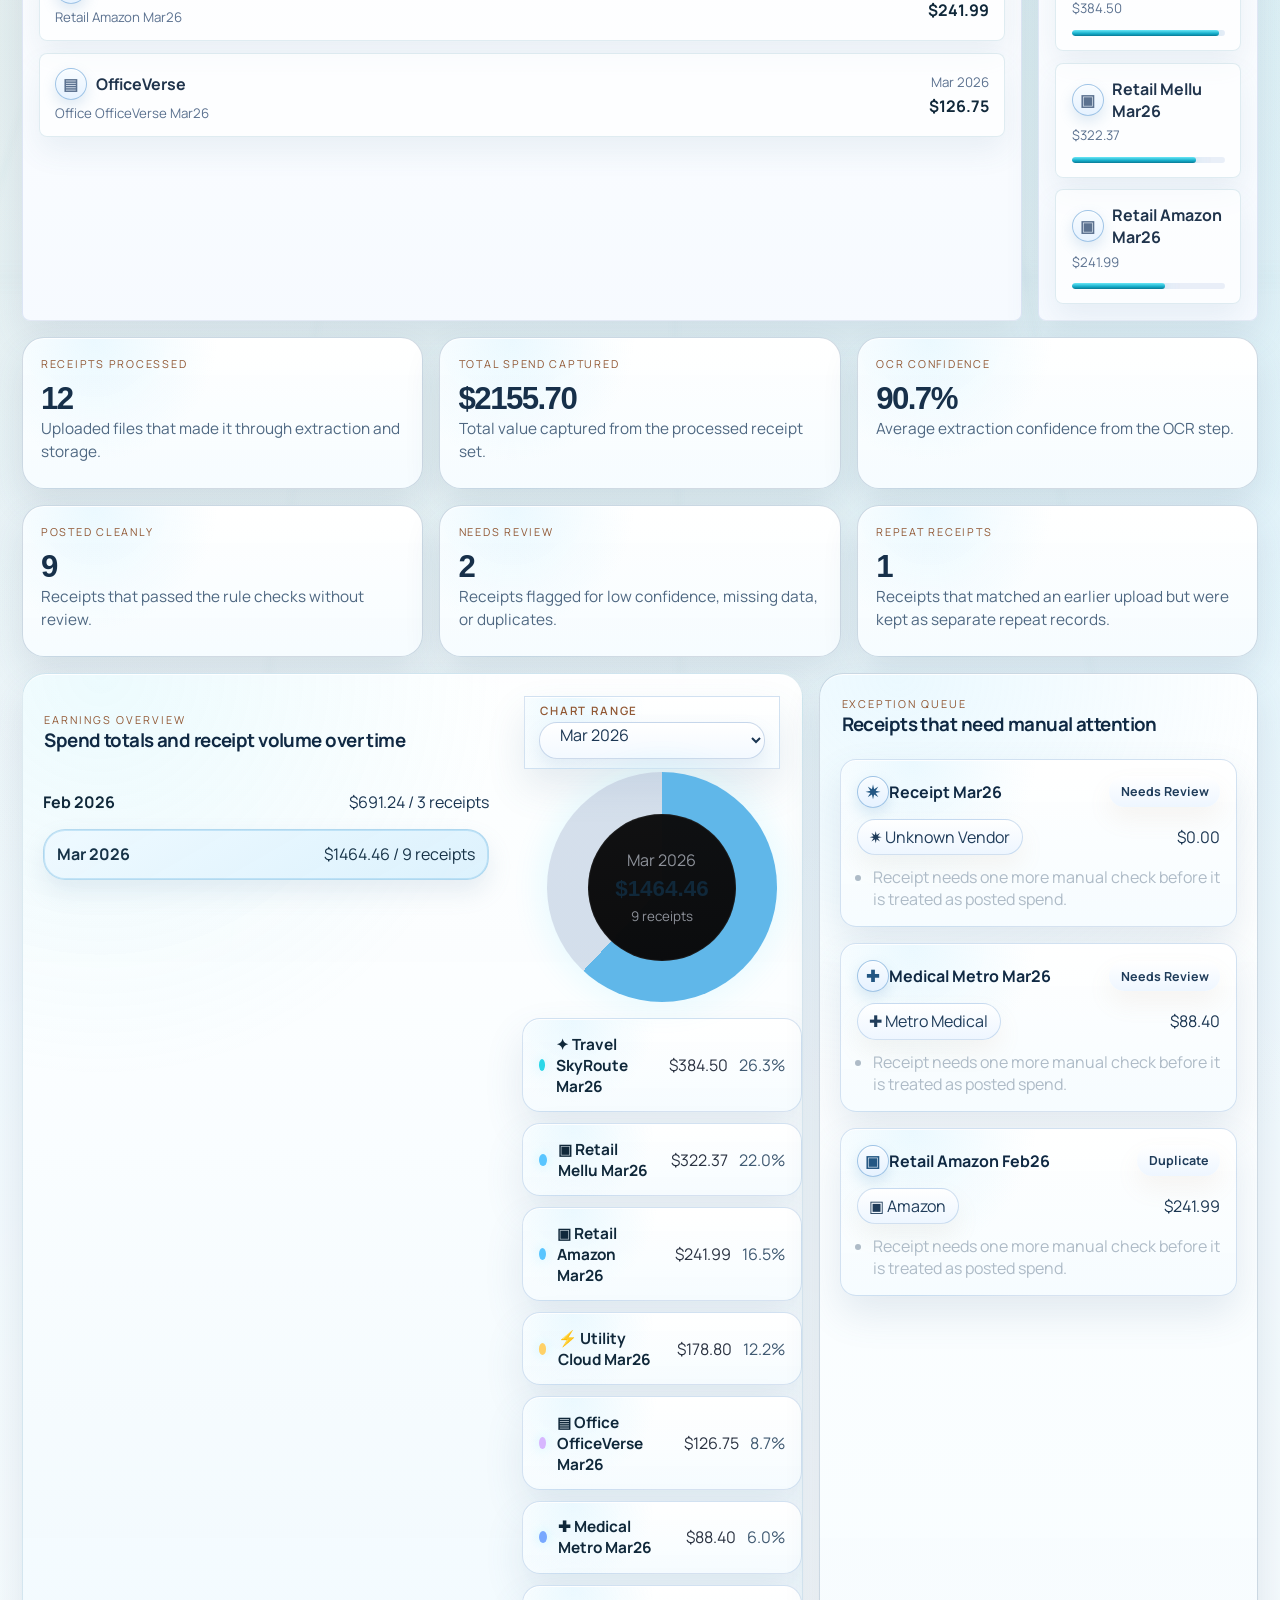
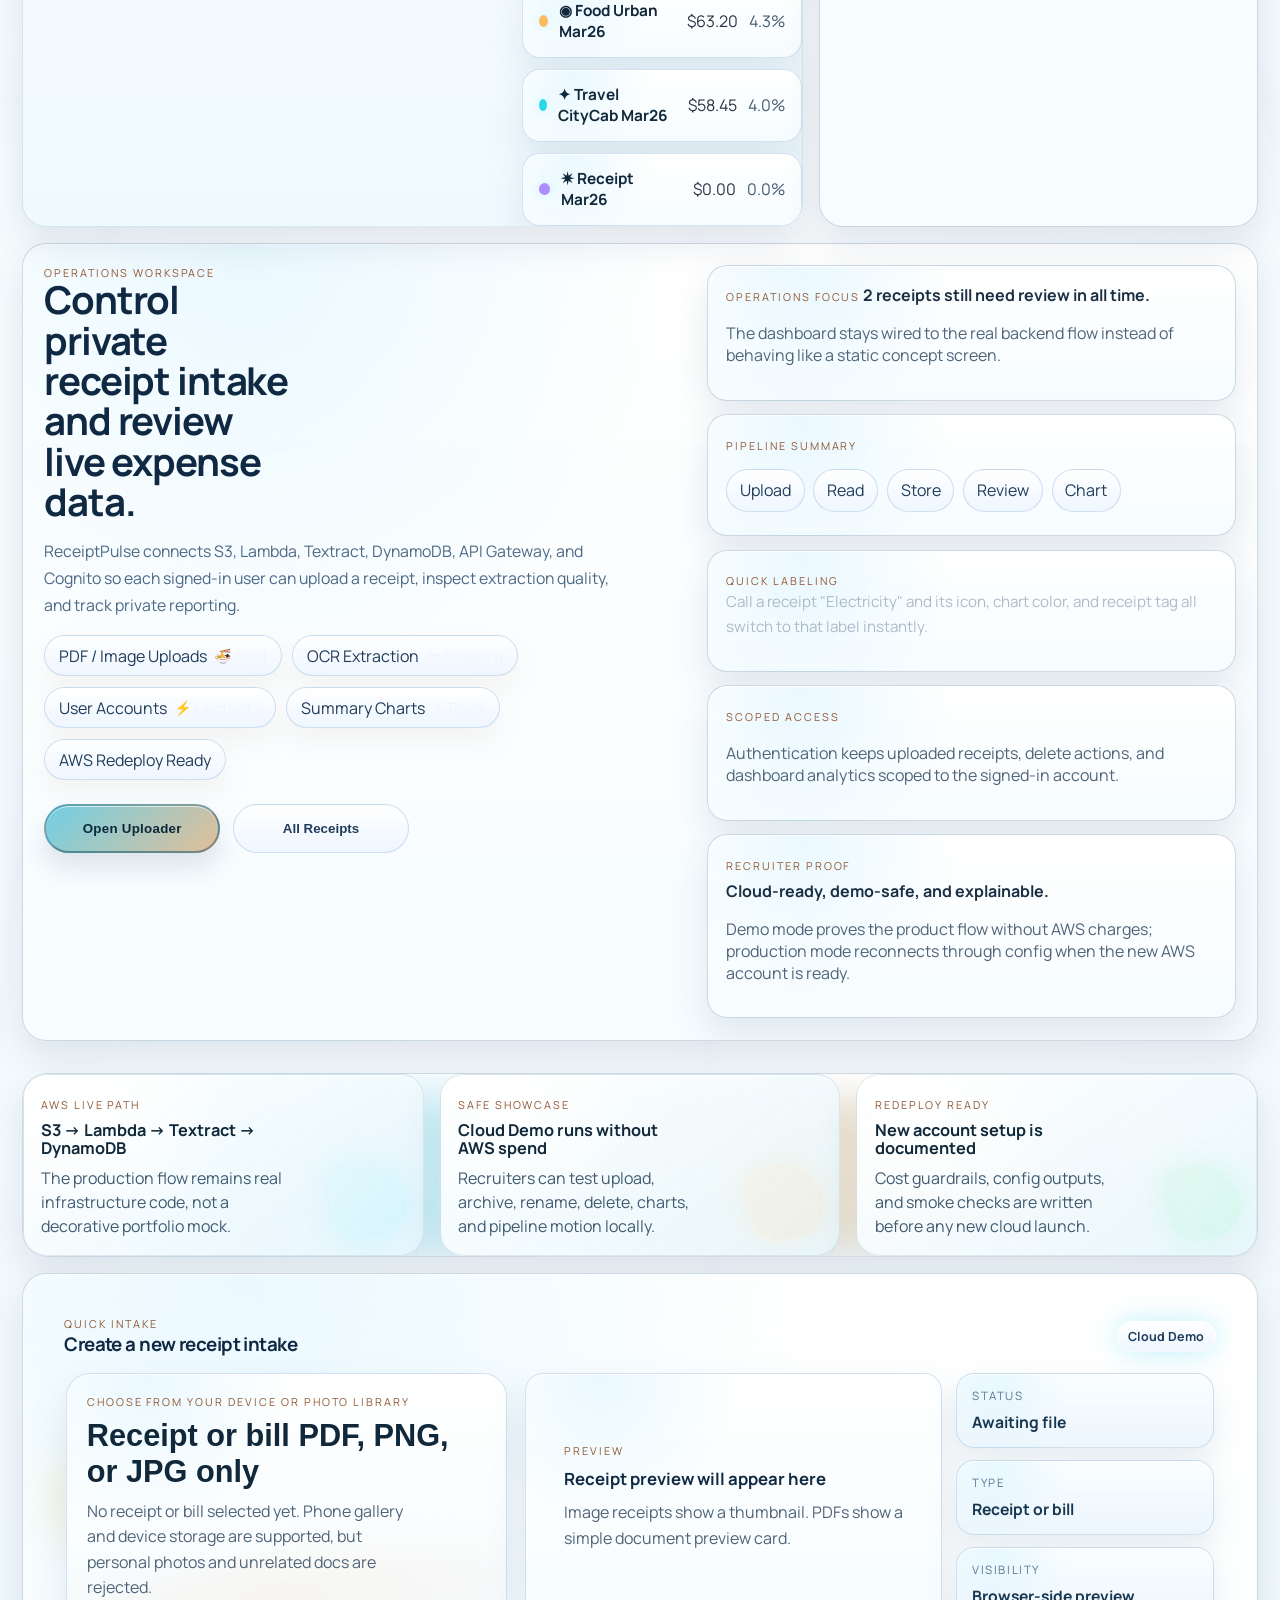
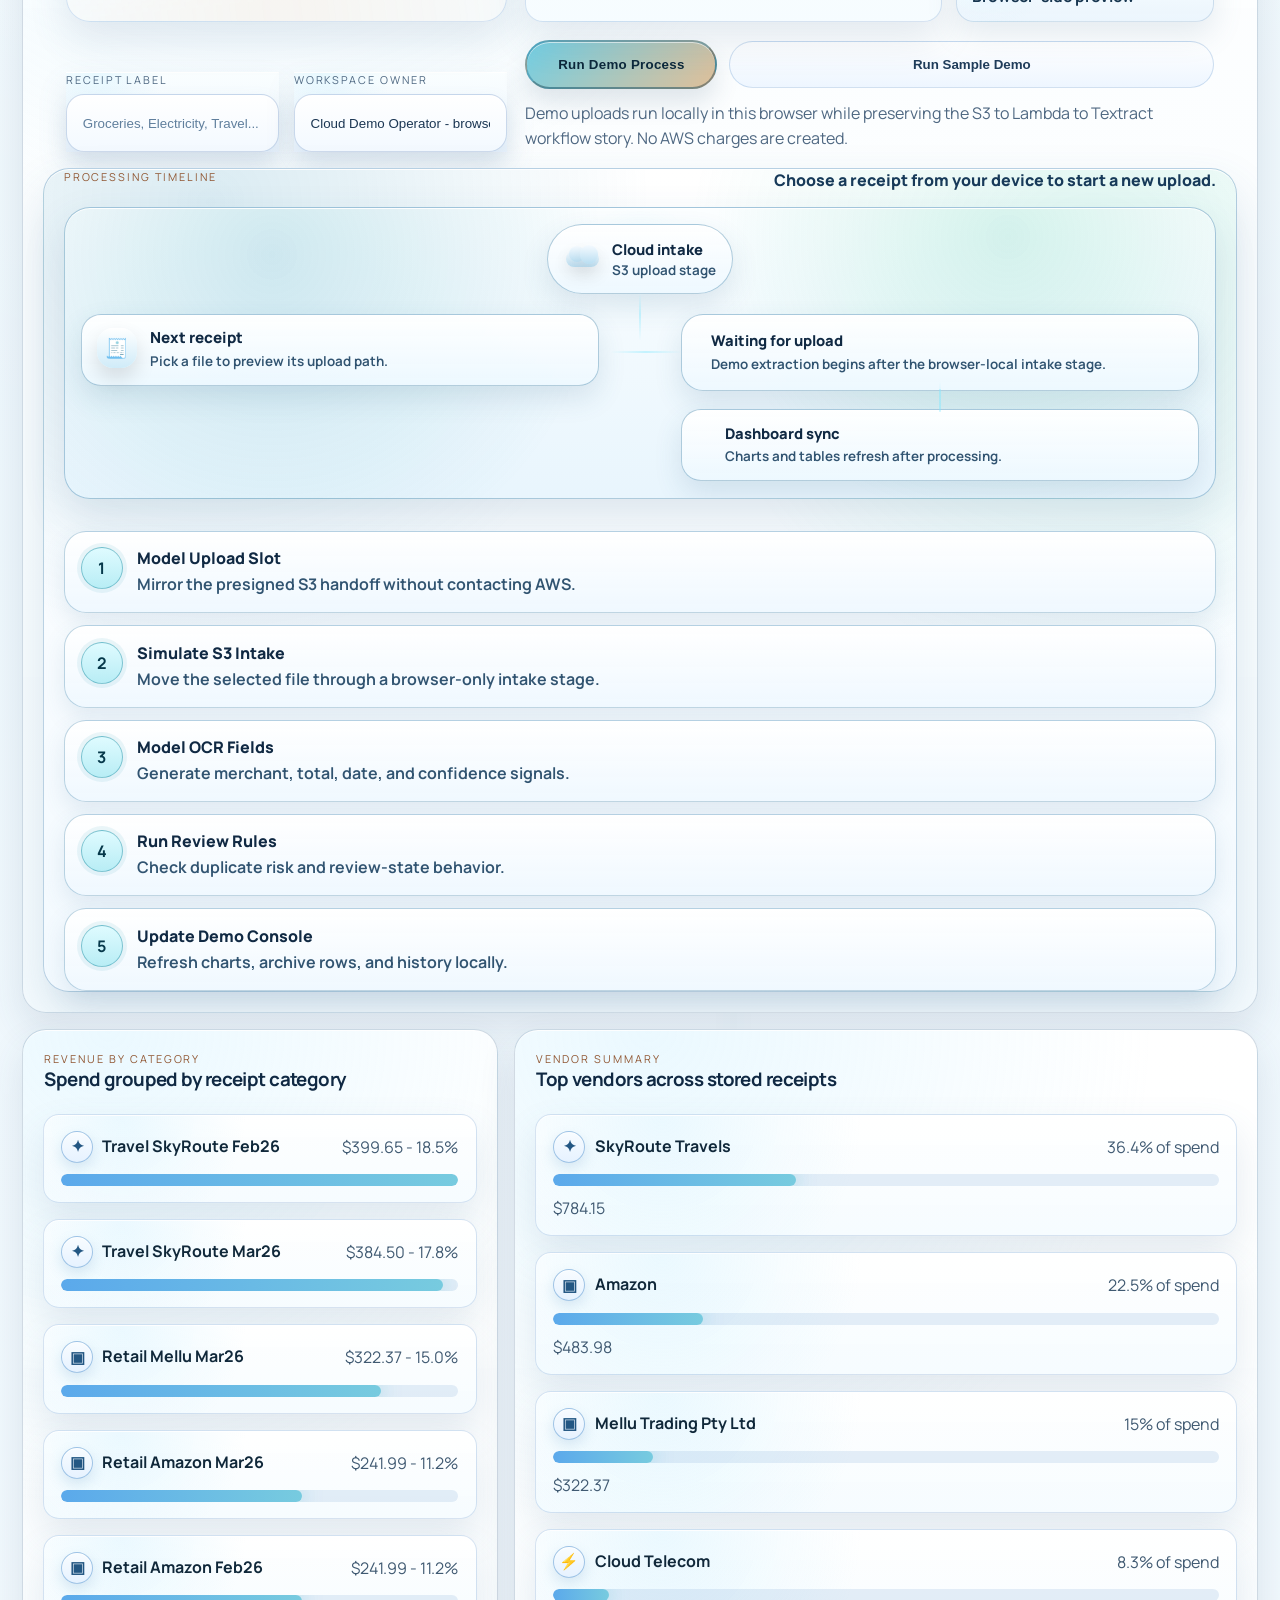
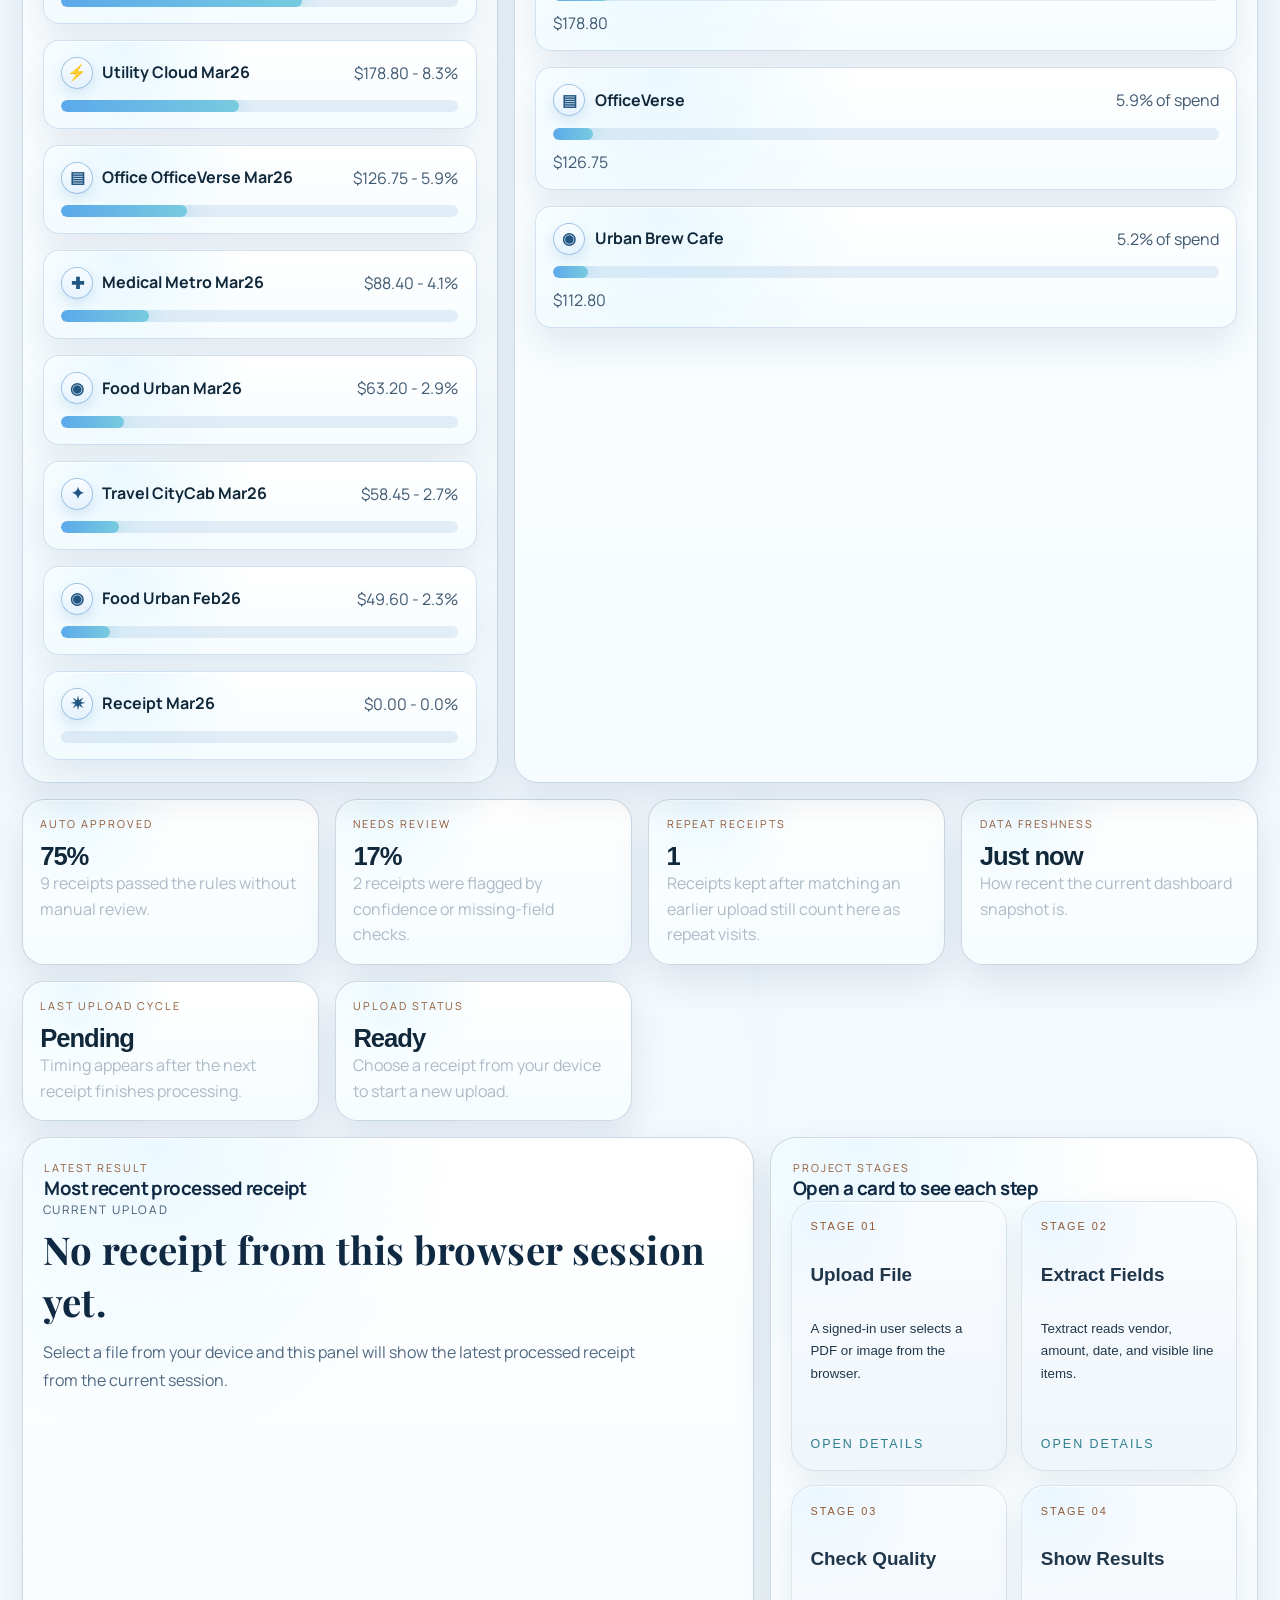
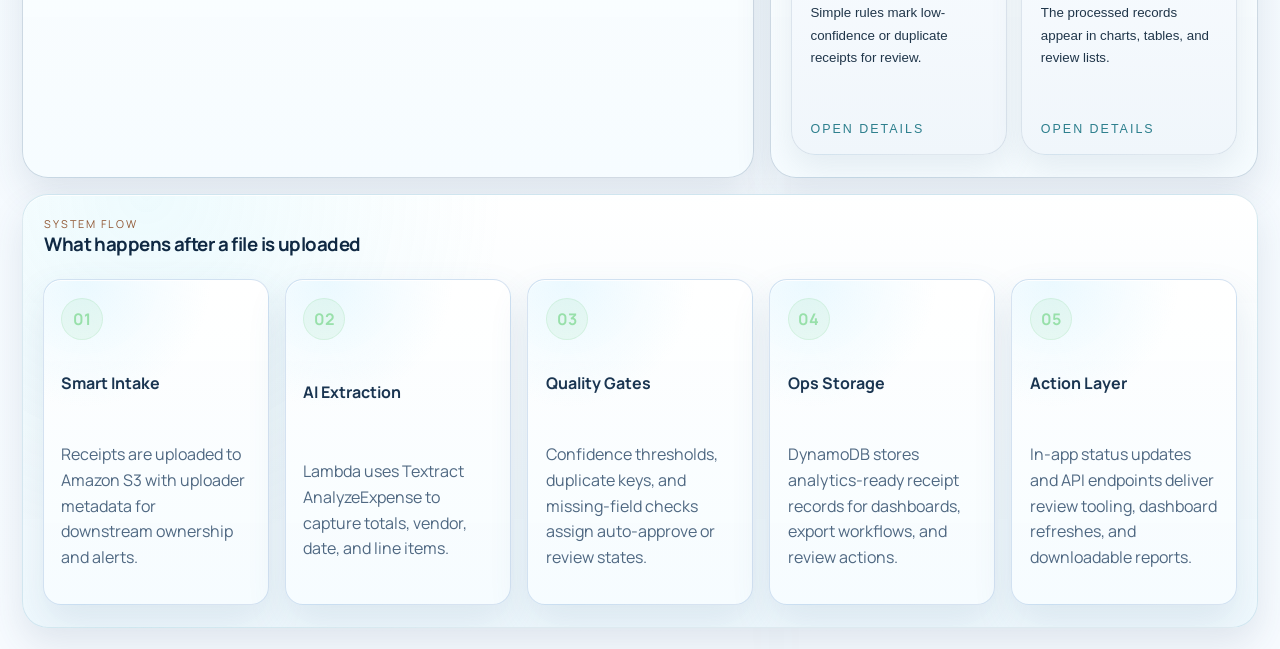
==== commit 9c8845ce: "Restore stable frontend files" ====
--- a/dashboard/app.html
+++ b/dashboard/app.html
@@ -46,11 +46,11 @@
     <link rel="preconnect" href="https://fonts.gstatic.com" crossorigin />
     <link
       rel="stylesheet"
-      href="https://fonts.googleapis.com/css2?family=IBM+Plex+Mono:wght@500;600&family=Manrope:wght@400;500;600;700;800&family=Space+Grotesk:wght@500;600;700&display=swap"
+      href="https://fonts.googleapis.com/css2?family=Manrope:wght@400;500;600;700&family=Playfair+Display:wght@500;600;700&display=swap"
     />
-    <link rel="stylesheet" href="./styles.css?v=20260627b" />
+    <link rel="stylesheet" href="./styles.css?v=20260627a" />
   </head>
-  <body class="cinema-ui dribbble-dashboard neuro-skin post-cover-ui luxe-relaunch" data-brand-launch="off">
+  <body class="cinema-ui dribbble-dashboard neuro-skin post-cover-ui" data-brand-launch="off">
     <div class="cinema-stage" aria-hidden="true">
       <span class="cinema-glow cinema-glow-ember"></span>
       <span class="cinema-glow cinema-glow-ice"></span>
@@ -114,10 +114,10 @@
                 alt="ReceiptPulse"
               />
             </div>
-            <p class="eyebrow">Receipt Intelligence</p>
-            <h1>ReceiptPulse command center</h1>
+            <p class="eyebrow">Reports Analytics</p>
+            <h1>ReceiptPulse analytics</h1>
             <p class="topbar-text">
-              A high-contrast cloud cockpit for receipt intake, OCR quality, duplicate review, archive intelligence, and AWS architecture proof.
+              Private receipt intake, OCR quality, duplicate handling, and archive reporting in one focused operations workspace.
             </p>
           </div>
           <div class="dashboard-command-tools">
@@ -738,6 +738,5 @@
     <script src="./brand-launch.js?v=20260406a" defer></script>
     <script src="./auth.js?v=20260616b" defer></script>
     <script src="./app.js?v=20260627a" defer></script>
-    <script src="./luxe-ui.js?v=20260627b" defer></script>
   </body>
-</html>
+</html>
--- a/dashboard/styles.css
+++ b/dashboard/styles.css
@@ -15765,722 +15765,3 @@
     animation: none;
   }
 }
-
-/* ReceiptPulse high-end relaunch system */
-body.luxe-relaunch {
-  --luxe-ink: #06111d;
-  --luxe-ink-2: #081827;
-  --luxe-panel: rgba(8, 22, 35, 0.74);
-  --luxe-panel-strong: rgba(9, 28, 44, 0.88);
-  --luxe-glass: rgba(239, 250, 255, 0.08);
-  --luxe-glass-2: rgba(255, 255, 255, 0.14);
-  --luxe-line: rgba(126, 224, 244, 0.2);
-  --luxe-line-strong: rgba(126, 224, 244, 0.36);
-  --luxe-text: #eefbff;
-  --luxe-muted: #9fc0cf;
-  --luxe-soft: #c9e4ee;
-  --luxe-cyan: #5be7ff;
-  --luxe-amber: #f5b761;
-  --luxe-emerald: #6df0b1;
-  --luxe-danger: #ff8a6a;
-  --luxe-pointer-x: 50%;
-  --luxe-pointer-y: 20%;
-  color: var(--luxe-text);
-  background:
-    radial-gradient(circle at var(--luxe-pointer-x) var(--luxe-pointer-y), rgba(91, 231, 255, 0.16), transparent 0 28rem),
-    radial-gradient(circle at 92% 8%, rgba(245, 183, 97, 0.16), transparent 0 30rem),
-    radial-gradient(circle at 7% 92%, rgba(109, 240, 177, 0.13), transparent 0 28rem),
-    linear-gradient(135deg, #040b13 0%, #071522 42%, #0a1822 100%);
-  font-family: "Manrope", "Space Grotesk", sans-serif;
-  letter-spacing: -0.01em;
-  overflow-x: hidden;
-}
-
-html[data-ui-theme="light"] body.luxe-relaunch,
-body.luxe-relaunch.auth-page.cinema-ui {
-  background:
-    radial-gradient(circle at var(--luxe-pointer-x) var(--luxe-pointer-y), rgba(91, 231, 255, 0.18), transparent 0 26rem),
-    radial-gradient(circle at 88% 12%, rgba(245, 183, 97, 0.15), transparent 0 30rem),
-    linear-gradient(135deg, #040b13 0%, #071522 48%, #0a1822 100%) !important;
-  color: var(--luxe-text) !important;
-}
-
-body.luxe-relaunch::before,
-body.luxe-relaunch::after {
-  content: "";
-  position: fixed;
-  inset: 0;
-  z-index: 0;
-  pointer-events: none;
-}
-
-body.luxe-relaunch::before {
-  background:
-    linear-gradient(rgba(125, 220, 244, 0.08) 1px, transparent 1px),
-    linear-gradient(90deg, rgba(125, 220, 244, 0.08) 1px, transparent 1px);
-  background-size: 76px 76px;
-  mask-image: radial-gradient(circle at 50% 20%, black, transparent 72%);
-  opacity: 0.48;
-  transform: perspective(900px) rotateX(62deg) translateY(-18%);
-  transform-origin: top;
-}
-
-body.luxe-relaunch::after {
-  background:
-    linear-gradient(112deg, transparent 0 24%, rgba(91, 231, 255, 0.13) 25%, transparent 26% 52%, rgba(245, 183, 97, 0.11) 53%, transparent 54% 100%),
-    radial-gradient(circle at 50% 50%, transparent 0 48%, rgba(91, 231, 255, 0.1) 49%, transparent 50% 100%);
-  background-size: 220% 220%, 44rem 44rem;
-  animation: luxeFieldDrift 18s linear infinite;
-  opacity: 0.42;
-}
-
-body.luxe-relaunch .cinema-stage {
-  opacity: 1;
-  mix-blend-mode: normal;
-  filter: saturate(1.18) contrast(1.08);
-}
-
-body.luxe-relaunch .cinema-stage::before,
-body.luxe-relaunch .cinema-stage::after {
-  content: "";
-  position: absolute;
-  border-radius: 999px;
-  pointer-events: none;
-}
-
-body.luxe-relaunch .cinema-stage::before {
-  width: 36rem;
-  height: 36rem;
-  right: -12rem;
-  top: 8vh;
-  border: 1px solid rgba(91, 231, 255, 0.18);
-  box-shadow: inset 0 0 44px rgba(91, 231, 255, 0.1), 0 0 80px rgba(91, 231, 255, 0.12);
-  animation: luxeOrbitalSweep 20s ease-in-out infinite;
-}
-
-body.luxe-relaunch .cinema-stage::after {
-  width: 18rem;
-  height: 18rem;
-  left: 8vw;
-  bottom: 8vh;
-  border: 1px solid rgba(245, 183, 97, 0.2);
-  box-shadow: inset 0 0 38px rgba(245, 183, 97, 0.12), 0 0 60px rgba(245, 183, 97, 0.1);
-  animation: luxeOrbitalSweep 16s ease-in-out infinite reverse;
-}
-
-body.luxe-relaunch .cinema-grid {
-  background-image:
-    linear-gradient(rgba(91, 231, 255, 0.12) 1px, transparent 1px),
-    linear-gradient(90deg, rgba(91, 231, 255, 0.12) 1px, transparent 1px),
-    radial-gradient(circle at 50% 50%, rgba(91, 231, 255, 0.2), transparent 45%);
-  background-size: 62px 62px, 62px 62px, 100% 100%;
-  opacity: 0.58;
-}
-
-body.luxe-relaunch .cinema-beam {
-  background: linear-gradient(100deg, transparent, rgba(91, 231, 255, 0.22), rgba(245, 183, 97, 0.14), transparent);
-  filter: blur(1px);
-}
-
-body.luxe-relaunch > *:not(.cinema-stage) {
-  position: relative;
-  z-index: 1;
-}
-
-body.luxe-relaunch h1,
-body.luxe-relaunch h2,
-body.luxe-relaunch h3,
-body.luxe-relaunch .dashboard-command-copy h1,
-body.luxe-relaunch .auth-stage-copy h1 {
-  color: #f4fdff !important;
-  font-family: "Space Grotesk", "Manrope", sans-serif;
-  letter-spacing: -0.055em;
-  text-wrap: balance;
-}
-
-body.luxe-relaunch p,
-body.luxe-relaunch .topbar-text,
-body.luxe-relaunch .auth-lead,
-body.luxe-relaunch .status-note,
-body.luxe-relaunch .muted {
-  color: var(--luxe-muted) !important;
-}
-
-body.luxe-relaunch .eyebrow,
-body.luxe-relaunch .mini-label,
-body.luxe-relaunch .select-shell span,
-body.luxe-relaunch label span {
-  color: var(--luxe-cyan) !important;
-  font-family: "IBM Plex Mono", monospace;
-  font-size: 0.72rem;
-  letter-spacing: 0.16em;
-  text-transform: uppercase;
-}
-
-body.luxe-relaunch .topbar,
-html[data-ui-theme="light"] body.luxe-relaunch .topbar {
-  border-color: rgba(126, 224, 244, 0.18) !important;
-  background:
-    linear-gradient(135deg, rgba(6, 18, 31, 0.88), rgba(9, 30, 47, 0.72)) !important;
-  box-shadow: 0 22px 60px rgba(0, 0, 0, 0.22), inset 0 1px 0 rgba(255, 255, 255, 0.08);
-  backdrop-filter: blur(24px);
-}
-
-body.luxe-relaunch .brand-logo,
-body.luxe-relaunch .dashboard-command-logo {
-  filter: drop-shadow(0 10px 24px rgba(91, 231, 255, 0.2));
-}
-
-body.luxe-relaunch .panel,
-body.luxe-relaunch .glass-card,
-body.luxe-relaunch .auth-stage,
-body.luxe-relaunch .auth-panel,
-body.luxe-relaunch .neo-card,
-body.luxe-relaunch .metric-card,
-body.luxe-relaunch .table-panel,
-body.luxe-relaunch .upload-lab,
-body.luxe-relaunch .dashboard-command-bar,
-html[data-ui-theme="light"] body.luxe-relaunch .panel,
-html[data-ui-theme="light"] body.luxe-relaunch .glass-card,
-html[data-ui-theme="light"] body.luxe-relaunch .auth-stage,
-html[data-ui-theme="light"] body.luxe-relaunch .auth-panel,
-html[data-ui-theme="light"] body.luxe-relaunch .neo-card,
-html[data-ui-theme="light"] body.luxe-relaunch .metric-card,
-html[data-ui-theme="light"] body.luxe-relaunch .table-panel,
-html[data-ui-theme="light"] body.luxe-relaunch .upload-lab,
-html[data-ui-theme="light"] body.luxe-relaunch .dashboard-command-bar {
-  position: relative;
-  border: 1px solid var(--luxe-line) !important;
-  background:
-    linear-gradient(135deg, rgba(255, 255, 255, 0.11), rgba(255, 255, 255, 0.035)),
-    radial-gradient(circle at 12% 0%, rgba(91, 231, 255, 0.12), transparent 34%),
-    var(--luxe-panel) !important;
-  color: var(--luxe-text) !important;
-  box-shadow:
-    0 24px 70px rgba(0, 0, 0, 0.28),
-    inset 0 1px 0 rgba(255, 255, 255, 0.1) !important;
-  backdrop-filter: blur(26px);
-}
-
-body.luxe-relaunch .panel::before,
-body.luxe-relaunch .auth-stage::before,
-body.luxe-relaunch .auth-panel::before,
-body.luxe-relaunch .dashboard-command-bar::before {
-  content: "";
-  position: absolute;
-  inset: 0;
-  z-index: 0;
-  pointer-events: none;
-  border-radius: inherit;
-  background:
-    linear-gradient(120deg, rgba(91, 231, 255, 0.18), transparent 24%, transparent 72%, rgba(245, 183, 97, 0.14)),
-    radial-gradient(circle at var(--luxe-pointer-x) var(--luxe-pointer-y), rgba(255, 255, 255, 0.1), transparent 0 18rem);
-  opacity: 0.9;
-}
-
-body.luxe-relaunch .panel > *,
-body.luxe-relaunch .auth-stage > *,
-body.luxe-relaunch .auth-panel > *,
-body.luxe-relaunch .dashboard-command-bar > * {
-  position: relative;
-  z-index: 1;
-}
-
-body.luxe-relaunch .primary-button,
-body.luxe-relaunch .topbar-primary-button,
-html[data-ui-theme="light"] body.luxe-relaunch .primary-button,
-html[data-ui-theme="light"] body.luxe-relaunch .topbar-primary-button {
-  border: 1px solid rgba(91, 231, 255, 0.38) !important;
-  color: #03121c !important;
-  background:
-    radial-gradient(circle at 20% 10%, rgba(255, 255, 255, 0.9), transparent 24%),
-    linear-gradient(135deg, #7af0ff, #5be7ff 48%, #6df0b1) !important;
-  box-shadow: 0 18px 42px rgba(91, 231, 255, 0.25), inset 0 1px 0 rgba(255, 255, 255, 0.5) !important;
-}
-
-body.luxe-relaunch .secondary-button,
-body.luxe-relaunch .ghost-link,
-body.luxe-relaunch .ghost-button,
-body.luxe-relaunch .status-pill,
-html[data-ui-theme="light"] body.luxe-relaunch .secondary-button,
-html[data-ui-theme="light"] body.luxe-relaunch .ghost-link,
-html[data-ui-theme="light"] body.luxe-relaunch .ghost-button,
-html[data-ui-theme="light"] body.luxe-relaunch .status-pill {
-  border-color: rgba(126, 224, 244, 0.22) !important;
-  color: #d9f8ff !important;
-  background: rgba(255, 255, 255, 0.07) !important;
-  box-shadow: inset 0 1px 0 rgba(255, 255, 255, 0.07);
-}
-
-body.luxe-relaunch .ghost-link:hover,
-body.luxe-relaunch .ghost-button:hover,
-body.luxe-relaunch .secondary-button:hover {
-  border-color: rgba(91, 231, 255, 0.46) !important;
-  color: #ffffff !important;
-  transform: translateY(-1px);
-}
-
-body.luxe-relaunch .auth-shell {
-  width: min(1220px, calc(100% - 2rem));
-  grid-template-columns: minmax(0, 1.18fr) minmax(360px, 0.82fr);
-  gap: clamp(1rem, 2vw, 1.6rem);
-  padding-top: clamp(1.4rem, 3vw, 2.6rem);
-}
-
-body.luxe-relaunch .auth-stage {
-  overflow: hidden;
-  min-height: 720px;
-  padding: clamp(1.5rem, 3vw, 2.6rem);
-}
-
-body.luxe-relaunch .auth-stage::after {
-  content: "";
-  position: absolute;
-  right: -12%;
-  top: 12%;
-  width: 56%;
-  height: 52%;
-  pointer-events: none;
-  background:
-    radial-gradient(circle, rgba(91, 231, 255, 0.18), transparent 58%),
-    conic-gradient(from 110deg, transparent, rgba(91, 231, 255, 0.28), transparent, rgba(245, 183, 97, 0.2), transparent);
-  border-radius: 50%;
-  filter: blur(2px);
-  opacity: 0.75;
-  animation: luxeReceiptCore 9s ease-in-out infinite;
-}
-
-body.luxe-relaunch .auth-stage-copy h1 {
-  max-width: 820px;
-  font-size: clamp(2.85rem, 6vw, 6.6rem);
-  line-height: 0.88;
-  margin-bottom: 1.2rem;
-}
-
-body.luxe-relaunch .auth-lead {
-  max-width: 720px;
-  font-size: clamp(1rem, 1.3vw, 1.25rem);
-  line-height: 1.75;
-}
-
-body.luxe-relaunch .auth-3d-showcase {
-  margin-top: clamp(1.2rem, 3vw, 2.2rem);
-  border: 1px solid rgba(126, 224, 244, 0.18);
-  background: linear-gradient(135deg, rgba(255, 255, 255, 0.07), rgba(255, 255, 255, 0.03));
-  box-shadow: inset 0 1px 0 rgba(255, 255, 255, 0.08), 0 20px 52px rgba(0, 0, 0, 0.18);
-}
-
-body.luxe-relaunch .auth-3d-scene {
-  --luxe-local-x: 50%;
-  --luxe-local-y: 50%;
-  --luxe-tilt-x: 0deg;
-  --luxe-tilt-y: 0deg;
-  min-height: clamp(300px, 34vw, 450px);
-  border: 1px solid rgba(126, 224, 244, 0.22);
-  background:
-    radial-gradient(circle at var(--luxe-local-x) var(--luxe-local-y), rgba(91, 231, 255, 0.2), transparent 0 26%),
-    linear-gradient(rgba(91, 231, 255, 0.09) 1px, transparent 1px),
-    linear-gradient(90deg, rgba(91, 231, 255, 0.09) 1px, transparent 1px),
-    linear-gradient(145deg, rgba(2, 10, 18, 0.88), rgba(8, 28, 44, 0.86));
-  background-size: auto, 42px 42px, 42px 42px, auto;
-  box-shadow: inset 0 0 70px rgba(91, 231, 255, 0.09), 0 28px 70px rgba(0, 0, 0, 0.28);
-  transform: perspective(1000px) rotateX(var(--luxe-tilt-x)) rotateY(var(--luxe-tilt-y));
-  transition: transform 180ms ease, border-color 180ms ease, box-shadow 180ms ease;
-}
-
-body.luxe-relaunch .auth-3d-scene::before,
-body.luxe-relaunch .auth-3d-scene::after {
-  content: "";
-  position: absolute;
-  inset: 10%;
-  border-radius: 50%;
-  pointer-events: none;
-  border: 1px solid rgba(91, 231, 255, 0.2);
-  transform: rotateX(62deg);
-  animation: luxeOrbitSpin 13s linear infinite;
-}
-
-body.luxe-relaunch .auth-3d-scene::after {
-  inset: 22% 16%;
-  border-color: rgba(245, 183, 97, 0.2);
-  animation-duration: 17s;
-  animation-direction: reverse;
-}
-
-body.luxe-relaunch .auth-3d-figure p,
-body.luxe-relaunch .auth-3d-hint,
-body.luxe-relaunch .auth-3d-copy {
-  color: var(--luxe-soft) !important;
-}
-
-body.luxe-relaunch .auth-3d-cube-face,
-body.luxe-relaunch .auth-3d-crystal-face,
-body.luxe-relaunch .auth-3d-ring {
-  border-color: rgba(126, 224, 244, 0.42) !important;
-  background:
-    linear-gradient(135deg, rgba(91, 231, 255, 0.28), rgba(255, 255, 255, 0.08)) !important;
-  box-shadow: 0 0 34px rgba(91, 231, 255, 0.22), inset 0 1px 0 rgba(255, 255, 255, 0.2) !important;
-}
-
-body.luxe-relaunch .auth-info-card,
-body.luxe-relaunch .auth-project-strip article,
-body.luxe-relaunch .demo-access-card {
-  border: 1px solid rgba(126, 224, 244, 0.2) !important;
-  background: rgba(255, 255, 255, 0.065) !important;
-  box-shadow: inset 0 1px 0 rgba(255, 255, 255, 0.08), 0 18px 40px rgba(0, 0, 0, 0.18) !important;
-}
-
-body.luxe-relaunch .auth-info-card strong,
-body.luxe-relaunch .auth-project-strip strong,
-body.luxe-relaunch .demo-access-card strong {
-  color: #f7fdff !important;
-}
-
-body.luxe-relaunch .auth-panel {
-  overflow: hidden;
-  align-self: start;
-}
-
-body.luxe-relaunch .auth-panel::after {
-  content: "";
-  position: absolute;
-  right: -20%;
-  bottom: -18%;
-  width: 26rem;
-  height: 26rem;
-  pointer-events: none;
-  background: radial-gradient(circle, rgba(109, 240, 177, 0.16), transparent 66%);
-}
-
-body.luxe-relaunch .auth-security-note,
-body.luxe-relaunch .auth-status {
-  border-color: rgba(126, 224, 244, 0.18) !important;
-  background: rgba(91, 231, 255, 0.08) !important;
-  color: #d9f8ff !important;
-}
-
-body.luxe-relaunch .auth-demo-points span,
-body.luxe-relaunch .topbar-pills span {
-  border-color: rgba(126, 224, 244, 0.22) !important;
-  background: rgba(255, 255, 255, 0.07) !important;
-  color: #d8f6ff !important;
-}
-
-body.luxe-relaunch .text-input,
-body.luxe-relaunch .month-select,
-body.luxe-relaunch .period-select,
-body.luxe-relaunch select,
-body.luxe-relaunch input,
-html[data-ui-theme="light"] body.luxe-relaunch .text-input,
-html[data-ui-theme="light"] body.luxe-relaunch .month-select,
-html[data-ui-theme="light"] body.luxe-relaunch .period-select,
-html[data-ui-theme="light"] body.luxe-relaunch select,
-html[data-ui-theme="light"] body.luxe-relaunch input {
-  color: #f4fdff !important;
-  caret-color: var(--luxe-cyan);
-  border-color: rgba(126, 224, 244, 0.28) !important;
-  background: rgba(3, 13, 22, 0.72) !important;
-  box-shadow: inset 0 1px 0 rgba(255, 255, 255, 0.06) !important;
-}
-
-body.luxe-relaunch input::placeholder {
-  color: rgba(206, 232, 241, 0.56) !important;
-}
-
-body.luxe-relaunch .dashboard-shell {
-  background: transparent !important;
-}
-
-body.luxe-relaunch .dashboard-sidebar,
-html[data-ui-theme="light"] body.luxe-relaunch .dashboard-sidebar {
-  border-right: 1px solid rgba(126, 224, 244, 0.16) !important;
-  background:
-    linear-gradient(180deg, rgba(3, 12, 22, 0.92), rgba(8, 25, 40, 0.82)) !important;
-  box-shadow: 22px 0 70px rgba(0, 0, 0, 0.22);
-}
-
-body.luxe-relaunch .dashboard-nav-link {
-  color: #cae8f2 !important;
-  border-color: transparent !important;
-}
-
-body.luxe-relaunch .dashboard-nav-link:hover,
-body.luxe-relaunch .dashboard-nav-link.is-active {
-  color: #ffffff !important;
-  border-color: rgba(91, 231, 255, 0.28) !important;
-  background: rgba(91, 231, 255, 0.1) !important;
-}
-
-body.luxe-relaunch .dashboard-nav-icon,
-body.luxe-relaunch .receipt-icon-badge {
-  border-color: rgba(91, 231, 255, 0.3) !important;
-  background: rgba(91, 231, 255, 0.12) !important;
-  color: #9cf4ff !important;
-}
-
-body.luxe-relaunch .dashboard-command-bar {
-  grid-template-columns: minmax(320px, 0.95fr) minmax(220px, 0.55fr) minmax(360px, 0.95fr);
-  overflow: hidden;
-}
-
-body.luxe-relaunch .dashboard-command-copy h1 {
-  font-size: clamp(2.4rem, 4.7vw, 5.5rem);
-  line-height: 0.9;
-  max-width: 820px;
-}
-
-body.luxe-relaunch .dashboard-command-visual {
-  --luxe-local-x: 50%;
-  --luxe-local-y: 50%;
-  --luxe-tilt-x: 0deg;
-  --luxe-tilt-y: 0deg;
-  min-height: 390px;
-  border: 1px solid rgba(126, 224, 244, 0.28) !important;
-  background:
-    radial-gradient(circle at var(--luxe-local-x) var(--luxe-local-y), rgba(91, 231, 255, 0.2), transparent 0 26%),
-    linear-gradient(rgba(91, 231, 255, 0.08) 1px, transparent 1px),
-    linear-gradient(90deg, rgba(91, 231, 255, 0.08) 1px, transparent 1px),
-    linear-gradient(145deg, rgba(3, 12, 22, 0.92), rgba(11, 37, 55, 0.84)) !important;
-  background-size: auto, 38px 38px, 38px 38px, auto !important;
-  box-shadow: inset 0 0 80px rgba(91, 231, 255, 0.08), 0 28px 74px rgba(0, 0, 0, 0.3) !important;
-  transform: perspective(980px) rotateX(var(--luxe-tilt-x)) rotateY(var(--luxe-tilt-y));
-}
-
-body.luxe-relaunch .dashboard-command-visual::before {
-  content: "";
-  position: absolute;
-  inset: 15%;
-  z-index: 1;
-  border-radius: 50%;
-  pointer-events: none;
-  border: 1px solid rgba(91, 231, 255, 0.24);
-  transform: rotateX(65deg);
-  animation: luxeOrbitSpin 16s linear infinite;
-}
-
-body.luxe-relaunch .dashboard-command-visual::after {
-  background:
-    radial-gradient(circle at var(--luxe-local-x) var(--luxe-local-y), rgba(255, 255, 255, 0.7), transparent 0 18%),
-    radial-gradient(circle at var(--luxe-local-x) var(--luxe-local-y), rgba(91, 231, 255, 0.28), transparent 0 44%) !important;
-  opacity: 0.78;
-}
-
-body.luxe-relaunch .command-grid-plane {
-  border-color: rgba(91, 231, 255, 0.18) !important;
-  background-image:
-    linear-gradient(rgba(91, 231, 255, 0.08) 1px, transparent 1px),
-    linear-gradient(90deg, rgba(91, 231, 255, 0.08) 1px, transparent 1px) !important;
-}
-
-body.luxe-relaunch .command-receipt-glass {
-  border-color: rgba(126, 224, 244, 0.44) !important;
-  background:
-    linear-gradient(135deg, rgba(238, 251, 255, 0.9), rgba(91, 231, 255, 0.28) 54%, rgba(245, 183, 97, 0.18)) !important;
-  box-shadow: 0 32px 70px rgba(91, 231, 255, 0.22), 0 0 52px rgba(91, 231, 255, 0.18) !important;
-}
-
-body.luxe-relaunch .command-receipt-line {
-  background: linear-gradient(90deg, rgba(2, 28, 42, 0.78), rgba(91, 231, 255, 0.46)) !important;
-}
-
-body.luxe-relaunch .command-arch-node {
-  border-color: rgba(126, 224, 244, 0.32) !important;
-  background:
-    radial-gradient(circle at 20% 12%, rgba(255, 255, 255, 0.6), transparent 28%),
-    linear-gradient(145deg, rgba(8, 42, 61, 0.92), rgba(91, 231, 255, 0.18)) !important;
-  box-shadow: 0 20px 42px rgba(0, 0, 0, 0.24), 0 0 28px rgba(91, 231, 255, 0.14) !important;
-}
-
-body.luxe-relaunch .command-arch-node strong,
-body.luxe-relaunch .command-arch-node.is-active strong {
-  color: #eaffff !important;
-}
-
-body.luxe-relaunch .command-arch-node span,
-body.luxe-relaunch .command-arch-node.is-active span {
-  color: var(--luxe-amber) !important;
-}
-
-body.luxe-relaunch .command-visual-copy {
-  border-color: rgba(126, 224, 244, 0.26) !important;
-  background: rgba(3, 13, 22, 0.74) !important;
-  backdrop-filter: blur(20px);
-}
-
-body.luxe-relaunch .command-visual-copy strong,
-body.luxe-relaunch .command-visual-copy span {
-  color: #f3fbff !important;
-}
-
-body.luxe-relaunch .neo-figure-stage {
-  --luxe-local-x: 50%;
-  --luxe-local-y: 50%;
-  --luxe-tilt-x: 0deg;
-  --luxe-tilt-y: 0deg;
-  border-color: rgba(126, 224, 244, 0.24) !important;
-  background:
-    radial-gradient(circle at var(--luxe-local-x) var(--luxe-local-y), rgba(91, 231, 255, 0.18), transparent 0 28%),
-    linear-gradient(145deg, rgba(3, 12, 22, 0.8), rgba(12, 39, 56, 0.7)) !important;
-  transform: perspective(1000px) rotateX(var(--luxe-tilt-x)) rotateY(var(--luxe-tilt-y));
-}
-
-body.luxe-relaunch .line-chart-path,
-body.luxe-relaunch .trend-fill,
-body.luxe-relaunch .bar-fill,
-body.luxe-relaunch .neo-mini-bar-fill,
-body.luxe-relaunch .neo-spend-fill {
-  filter: drop-shadow(0 0 10px rgba(91, 231, 255, 0.24));
-}
-
-body.luxe-relaunch .luxe-reveal {
-  opacity: 0;
-  transform: translateY(22px) scale(0.985);
-  transition: opacity 650ms ease, transform 650ms cubic-bezier(0.2, 0.78, 0.2, 1);
-}
-
-body.luxe-relaunch .luxe-in-view {
-  opacity: 1;
-  transform: translateY(0) scale(1);
-}
-
-@keyframes luxeFieldDrift {
-  0% { background-position: 0% 0%, 50% 50%; }
-  100% { background-position: 100% 100%, 50% 50%; }
-}
-
-@keyframes luxeOrbitalSweep {
-  0%, 100% { transform: rotate(0deg) scale(0.96); opacity: 0.5; }
-  50% { transform: rotate(18deg) scale(1.04); opacity: 0.95; }
-}
-
-@keyframes luxeReceiptCore {
-  0%, 100% { transform: translate3d(0, 0, 0) rotate(0deg); opacity: 0.62; }
-  50% { transform: translate3d(-8%, 4%, 0) rotate(8deg); opacity: 0.92; }
-}
-
-@keyframes luxeOrbitSpin {
-  from { transform: rotateX(65deg) rotateZ(0deg); }
-  to { transform: rotateX(65deg) rotateZ(360deg); }
-}
-
-@media (max-width: 980px) {
-  body.luxe-relaunch .auth-shell,
-  body.luxe-relaunch .dashboard-command-bar {
-    grid-template-columns: 1fr;
-  }
-
-  body.luxe-relaunch .auth-stage {
-    min-height: auto;
-  }
-
-  body.luxe-relaunch .auth-stage-copy h1,
-  body.luxe-relaunch .dashboard-command-copy h1 {
-    font-size: clamp(2.45rem, 12vw, 4.5rem);
-  }
-
-  body.luxe-relaunch .dashboard-command-visual {
-    min-height: 270px;
-  }
-}
-
-@media (prefers-reduced-motion: reduce) {
-  body.luxe-relaunch::after,
-  body.luxe-relaunch .cinema-stage::before,
-  body.luxe-relaunch .cinema-stage::after,
-  body.luxe-relaunch .auth-stage::after,
-  body.luxe-relaunch .auth-3d-scene::before,
-  body.luxe-relaunch .auth-3d-scene::after,
-  body.luxe-relaunch .dashboard-command-visual::before {
-    animation: none !important;
-  }
-
-  body.luxe-relaunch .luxe-reveal,
-  body.luxe-relaunch .luxe-in-view,
-  body.luxe-relaunch .auth-3d-scene,
-  body.luxe-relaunch .dashboard-command-visual,
-  body.luxe-relaunch .neo-figure-stage {
-    transform: none !important;
-    transition: none !important;
-  }
-}
-
-/* ReceiptPulse relaunch contrast lock */
-html[data-ui-theme="light"] body.luxe-relaunch,
-html[data-ui-theme="light"] body.auth-page.cinema-ui.luxe-relaunch,
-html[data-ui-theme="light"] body.post-cover-ui.dribbble-dashboard.neuro-skin.luxe-relaunch {
-  color: var(--luxe-text) !important;
-  background:
-    radial-gradient(circle at var(--luxe-pointer-x) var(--luxe-pointer-y), rgba(91, 231, 255, 0.2), transparent 0 28rem),
-    radial-gradient(circle at 88% 12%, rgba(245, 183, 97, 0.17), transparent 0 31rem),
-    radial-gradient(circle at 8% 92%, rgba(109, 240, 177, 0.13), transparent 0 28rem),
-    linear-gradient(135deg, #030910 0%, #071421 48%, #0a1924 100%) !important;
-}
-
-html[data-ui-theme="light"] body.luxe-relaunch h1,
-html[data-ui-theme="light"] body.luxe-relaunch h2,
-html[data-ui-theme="light"] body.luxe-relaunch h3,
-html[data-ui-theme="light"] body.auth-page.cinema-ui.luxe-relaunch .auth-stage-copy h1,
-html[data-ui-theme="light"] body.post-cover-ui.dribbble-dashboard.neuro-skin.luxe-relaunch .dashboard-command-copy h1 {
-  color: #f4fdff !important;
-  text-shadow: 0 18px 52px rgba(91, 231, 255, 0.16);
-}
-
-html[data-ui-theme="light"] body.luxe-relaunch p,
-html[data-ui-theme="light"] body.luxe-relaunch .topbar-text,
-html[data-ui-theme="light"] body.auth-page.cinema-ui.luxe-relaunch .auth-lead,
-html[data-ui-theme="light"] body.auth-page.cinema-ui.luxe-relaunch .auth-3d-copy,
-html[data-ui-theme="light"] body.auth-page.cinema-ui.luxe-relaunch .auth-info-card p,
-html[data-ui-theme="light"] body.post-cover-ui.dribbble-dashboard.neuro-skin.luxe-relaunch .dashboard-command-copy p {
-  color: var(--luxe-muted) !important;
-}
-
-html[data-ui-theme="light"] body.luxe-relaunch .auth-info-card strong,
-html[data-ui-theme="light"] body.luxe-relaunch .auth-project-strip strong,
-html[data-ui-theme="light"] body.luxe-relaunch .demo-access-card strong,
-html[data-ui-theme="light"] body.post-cover-ui.dribbble-dashboard.neuro-skin.luxe-relaunch .metric-value,
-html[data-ui-theme="light"] body.post-cover-ui.dribbble-dashboard.neuro-skin.luxe-relaunch .card-title,
-html[data-ui-theme="light"] body.post-cover-ui.dribbble-dashboard.neuro-skin.luxe-relaunch .timeline-step strong,
-html[data-ui-theme="light"] body.post-cover-ui.dribbble-dashboard.neuro-skin.luxe-relaunch .motion-cloud-copy strong,
-html[data-ui-theme="light"] body.post-cover-ui.dribbble-dashboard.neuro-skin.luxe-relaunch .motion-receipt-copy strong,
-html[data-ui-theme="light"] body.post-cover-ui.dribbble-dashboard.neuro-skin.luxe-relaunch .motion-processing-copy strong,
-html[data-ui-theme="light"] body.post-cover-ui.dribbble-dashboard.neuro-skin.luxe-relaunch .motion-ledger-copy strong {
-  color: #f7fdff !important;
-}
-
-html[data-ui-theme="light"] body.post-cover-ui.dribbble-dashboard.neuro-skin.luxe-relaunch .timeline-step,
-html[data-ui-theme="light"] body.post-cover-ui.dribbble-dashboard.neuro-skin.luxe-relaunch .chart-row,
-html[data-ui-theme="light"] body.post-cover-ui.dribbble-dashboard.neuro-skin.luxe-relaunch .motion-processing,
-body.luxe-relaunch .timeline-step,
-body.luxe-relaunch .chart-row,
-body.luxe-relaunch .motion-processing {
-  border-color: rgba(126, 224, 244, 0.24) !important;
-  color: var(--luxe-text) !important;
-  background:
-    radial-gradient(circle at 12% 0%, rgba(91, 231, 255, 0.16), transparent 34%),
-    linear-gradient(135deg, rgba(5, 18, 31, 0.9), rgba(12, 37, 54, 0.82)) !important;
-  box-shadow: inset 0 1px 0 rgba(255, 255, 255, 0.08), 0 16px 38px rgba(0, 0, 0, 0.22) !important;
-}
-
-html[data-ui-theme="light"] body.post-cover-ui.dribbble-dashboard.neuro-skin.luxe-relaunch .timeline-step p,
-html[data-ui-theme="light"] body.post-cover-ui.dribbble-dashboard.neuro-skin.luxe-relaunch .chart-meta,
-html[data-ui-theme="light"] body.post-cover-ui.dribbble-dashboard.neuro-skin.luxe-relaunch .motion-cloud-copy span,
-html[data-ui-theme="light"] body.post-cover-ui.dribbble-dashboard.neuro-skin.luxe-relaunch .motion-receipt-copy span,
-html[data-ui-theme="light"] body.post-cover-ui.dribbble-dashboard.neuro-skin.luxe-relaunch .motion-processing-copy span,
-html[data-ui-theme="light"] body.post-cover-ui.dribbble-dashboard.neuro-skin.luxe-relaunch .motion-ledger-copy span,
-body.luxe-relaunch .timeline-step p,
-body.luxe-relaunch .chart-meta,
-body.luxe-relaunch .motion-cloud-copy span,
-body.luxe-relaunch .motion-receipt-copy span,
-body.luxe-relaunch .motion-processing-copy span,
-body.luxe-relaunch .motion-ledger-copy span {
-  color: #cfeaf4 !important;
-}
-
-html[data-ui-theme="light"] body.post-cover-ui.dribbble-dashboard.neuro-skin.luxe-relaunch .bar-fill,
-html[data-ui-theme="light"] body.post-cover-ui.dribbble-dashboard.neuro-skin.luxe-relaunch .trend-fill,
-html[data-ui-theme="light"] body.post-cover-ui.dribbble-dashboard.neuro-skin.luxe-relaunch .line-chart-path,
-body.luxe-relaunch .bar-fill,
-body.luxe-relaunch .trend-fill,
-body.luxe-relaunch .line-chart-path {
-  filter: drop-shadow(0 0 12px rgba(91, 231, 255, 0.34)) !important;
-}
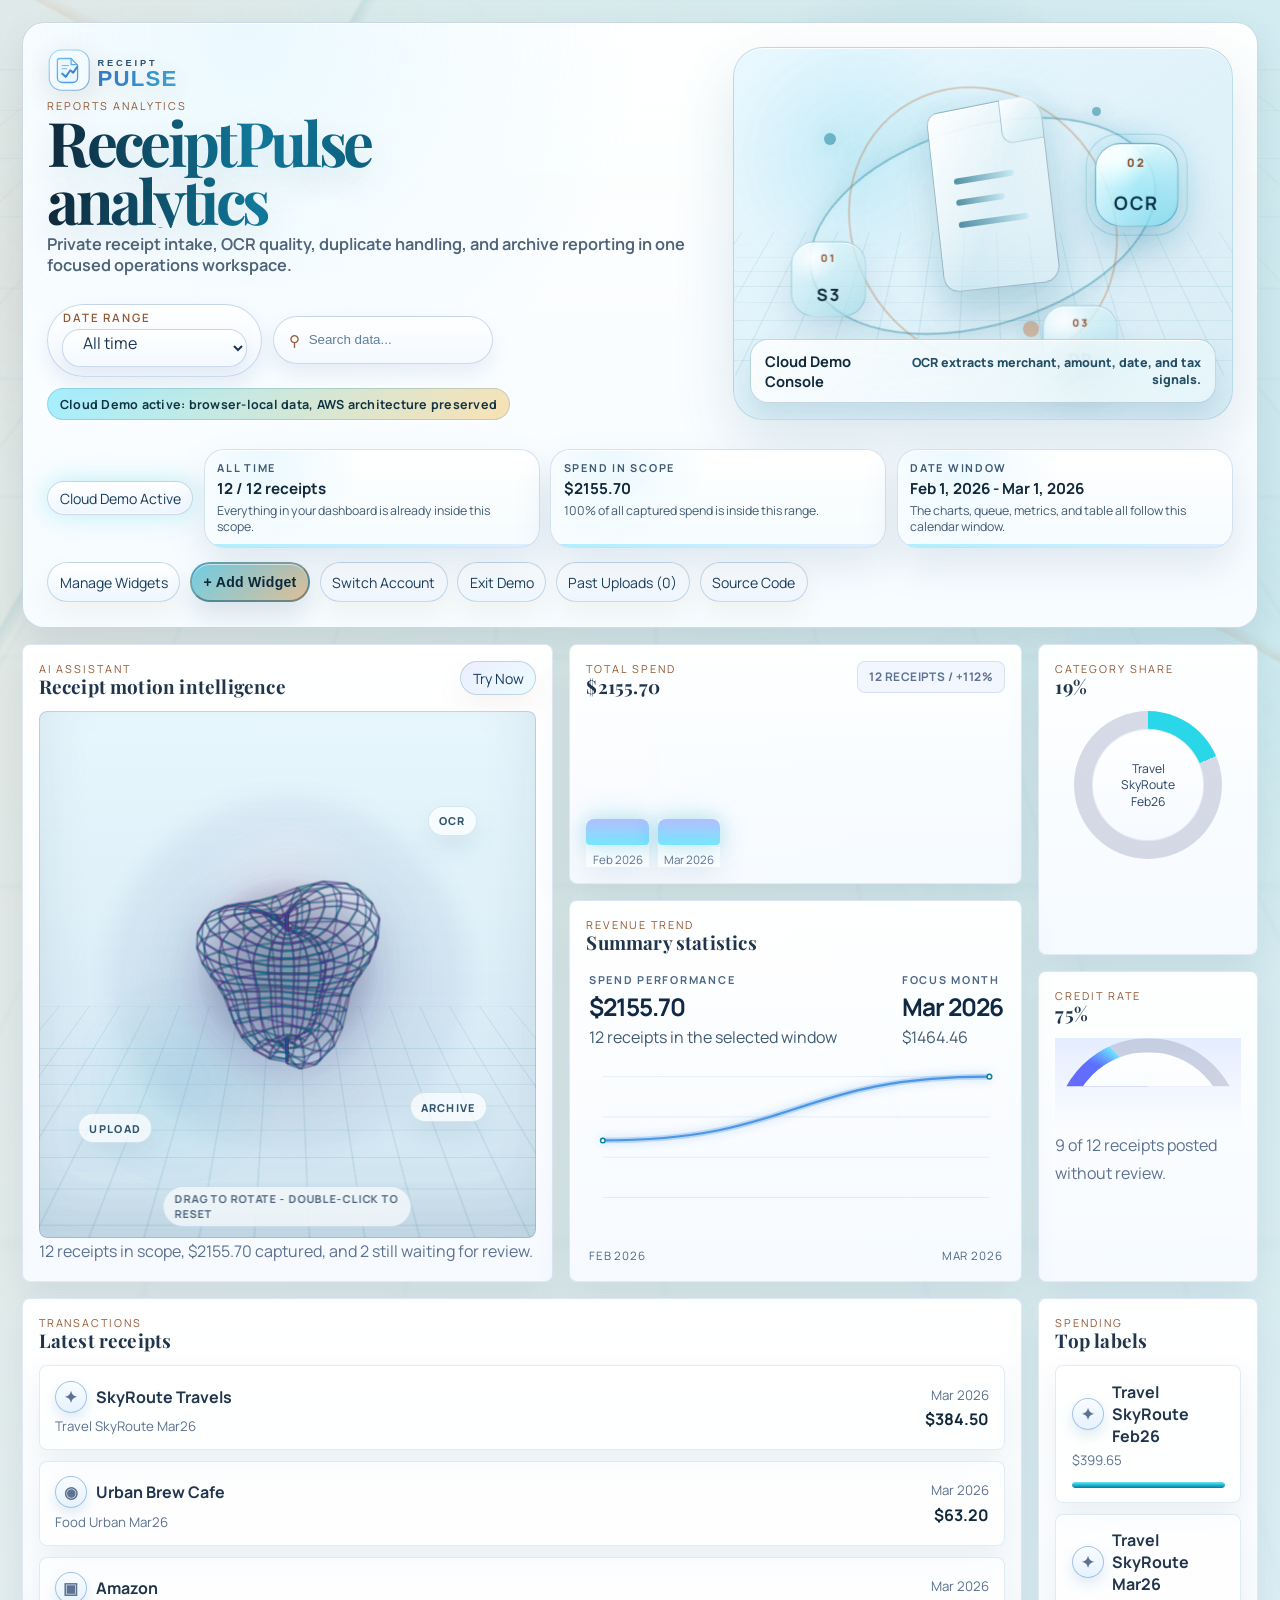
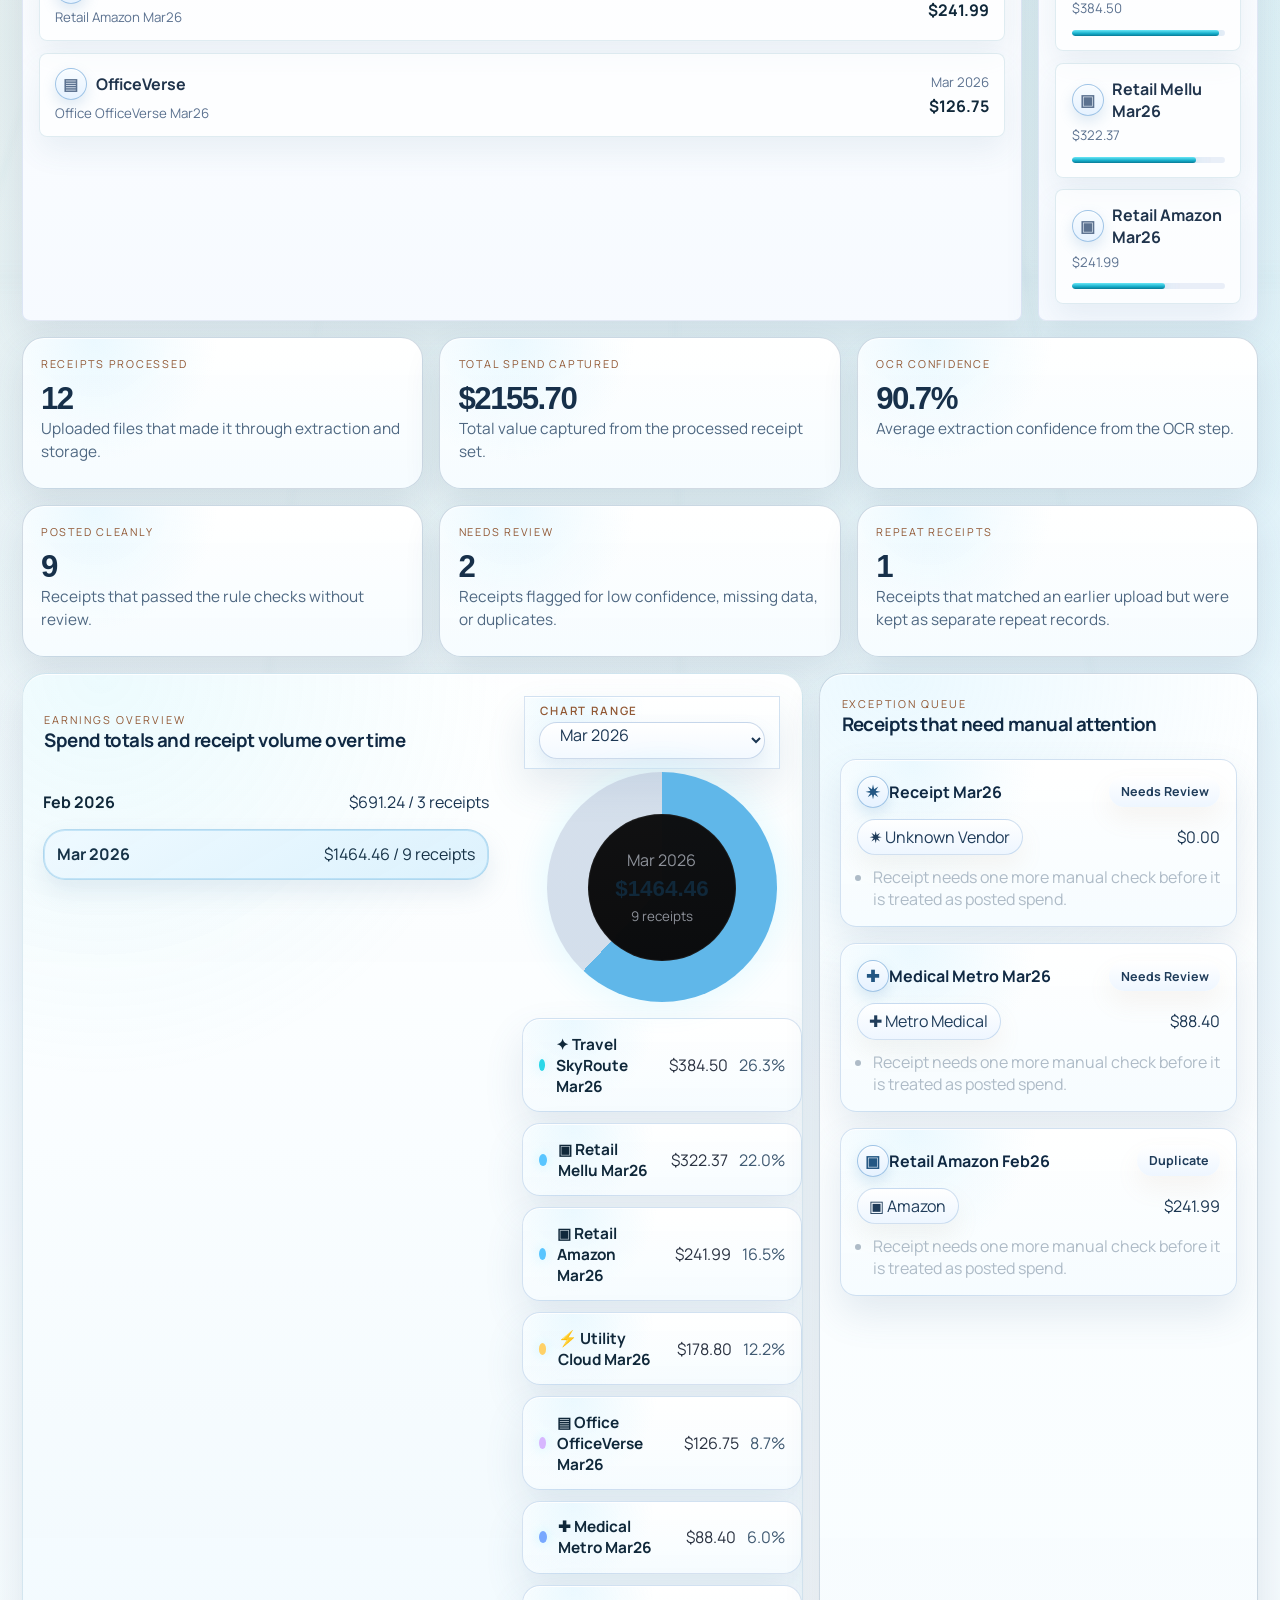
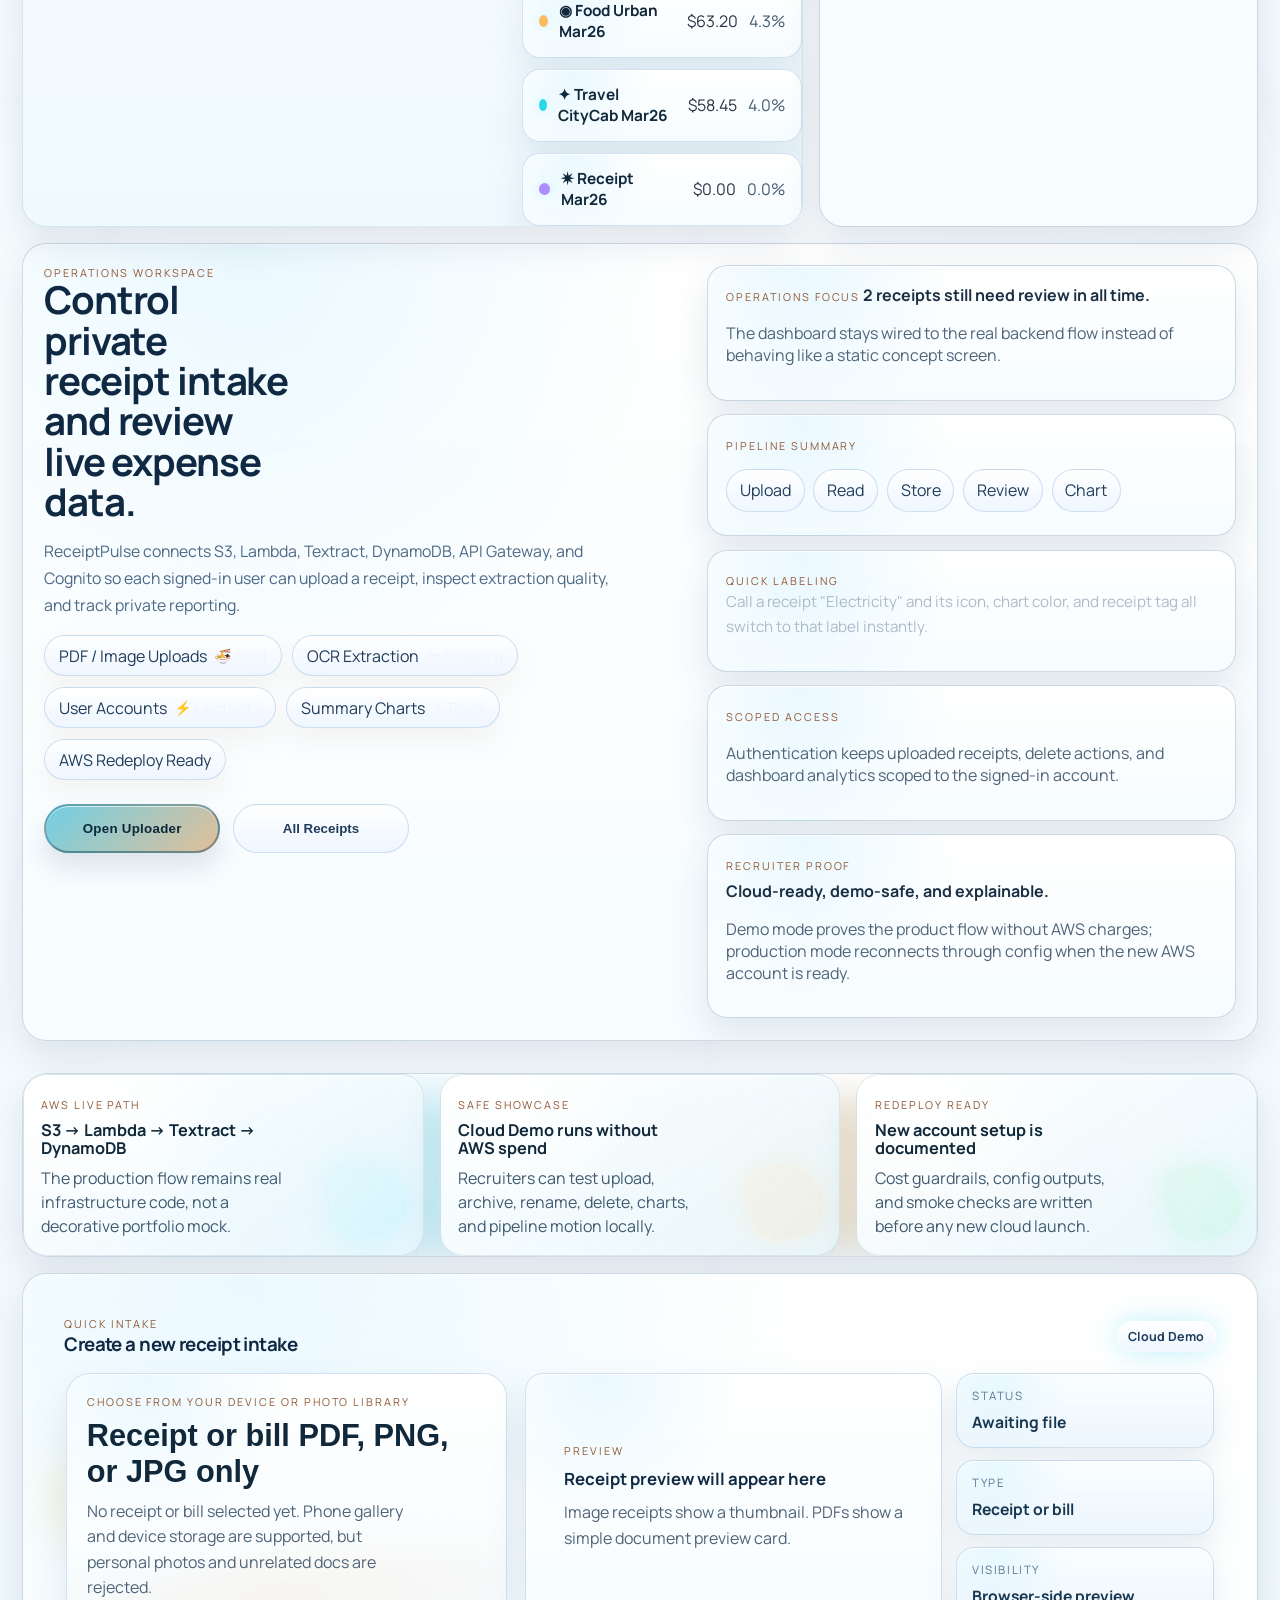
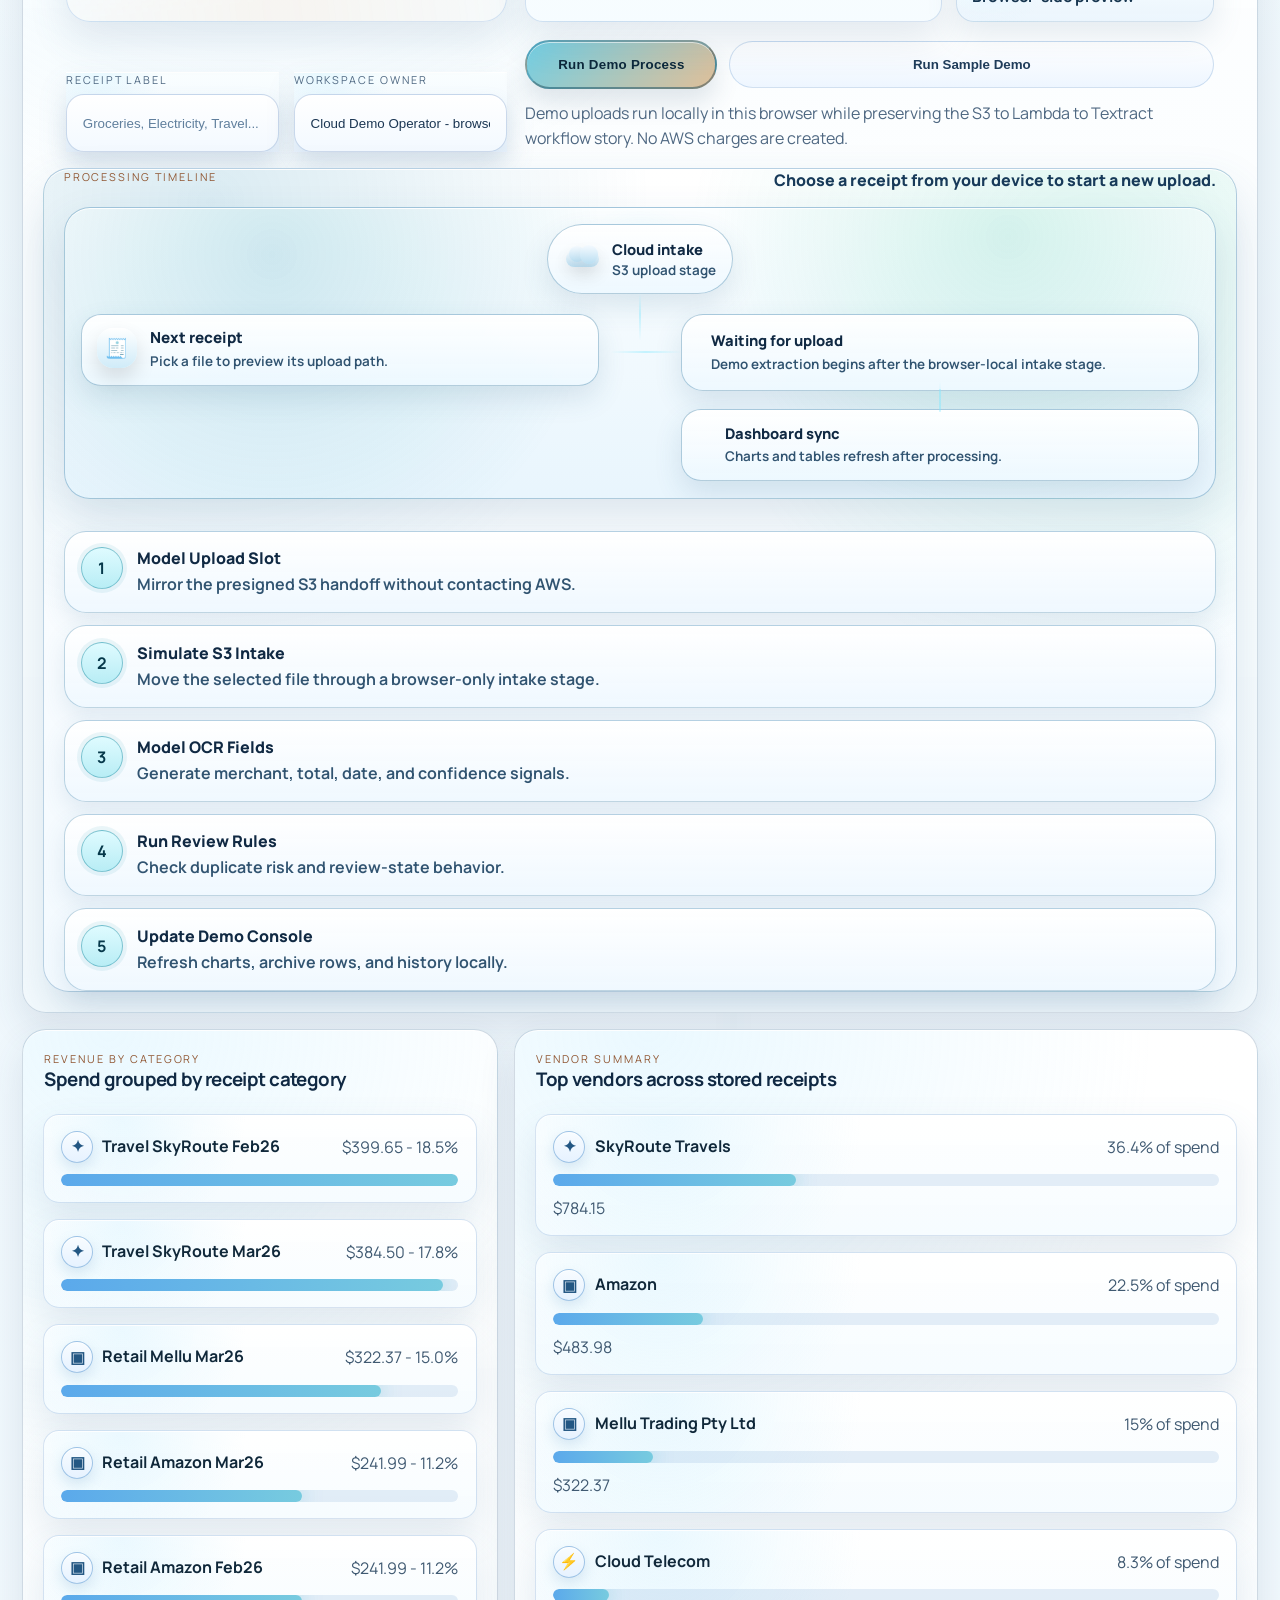
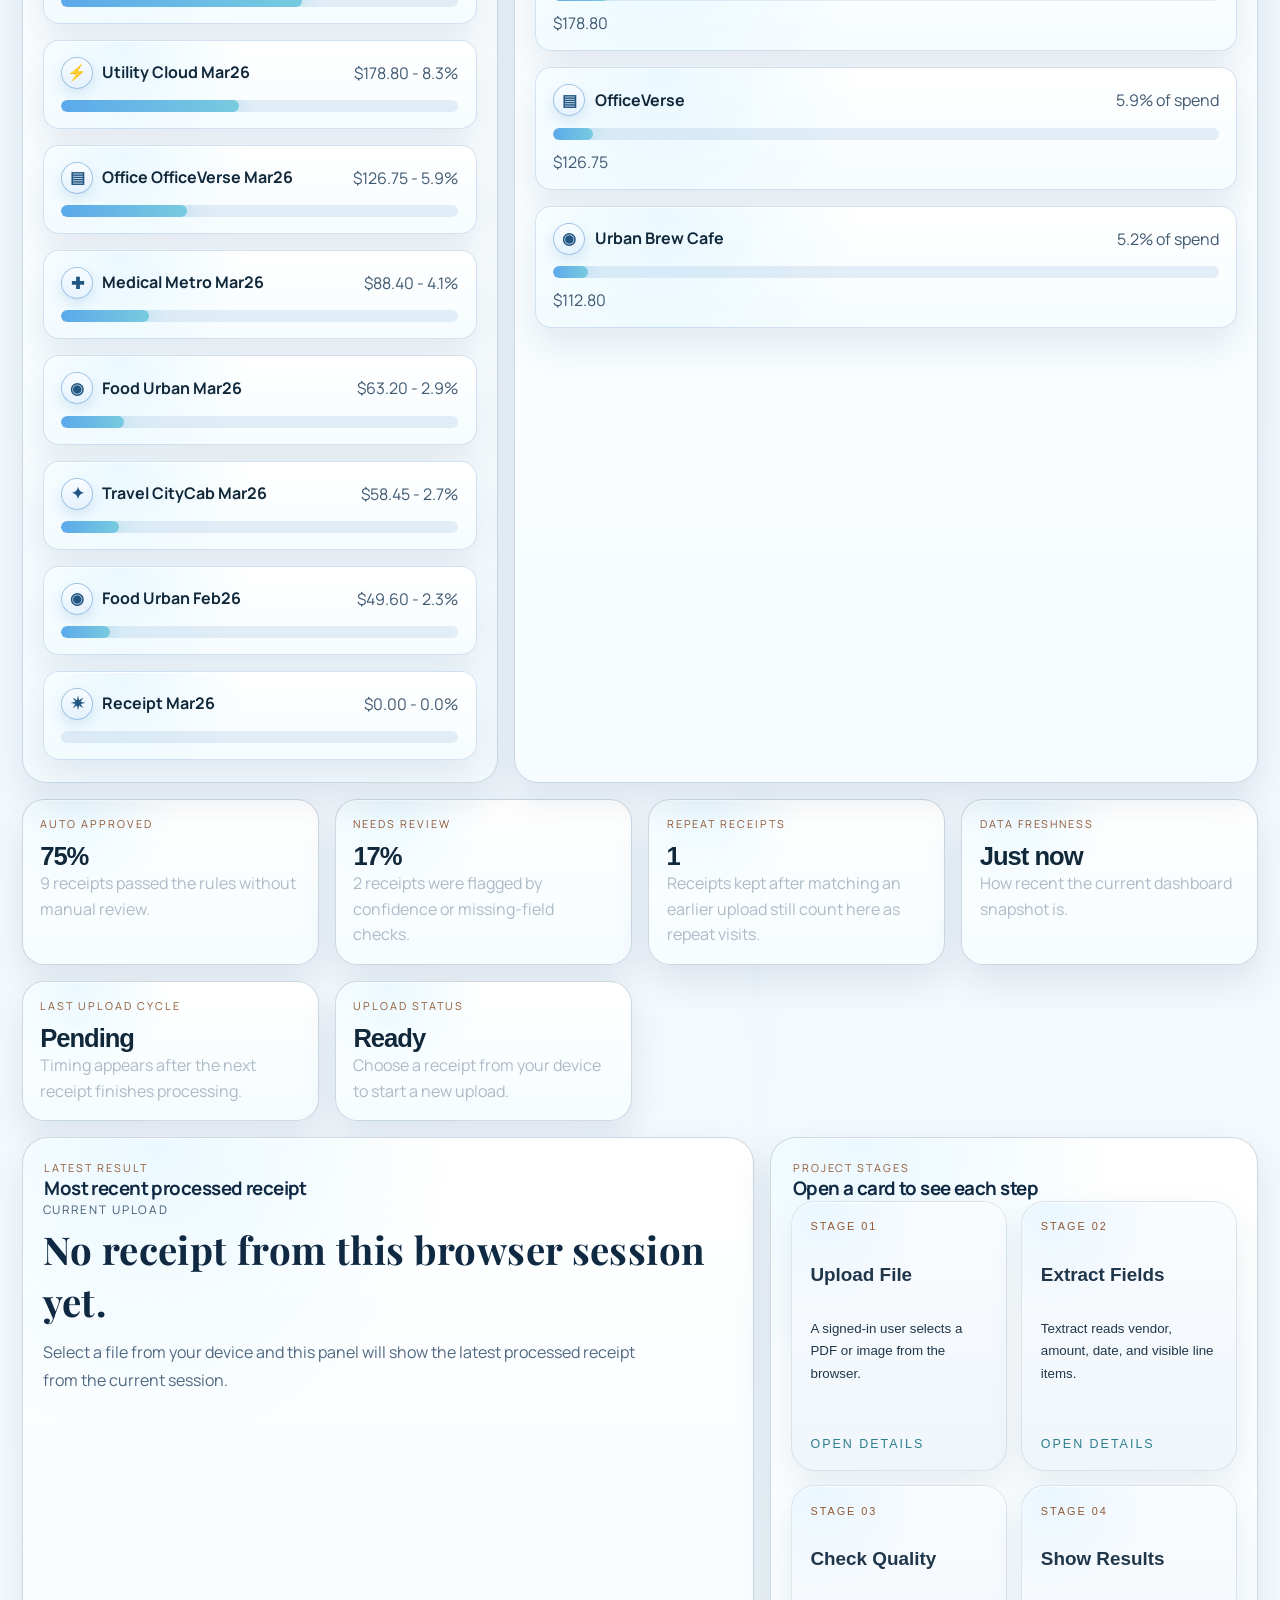
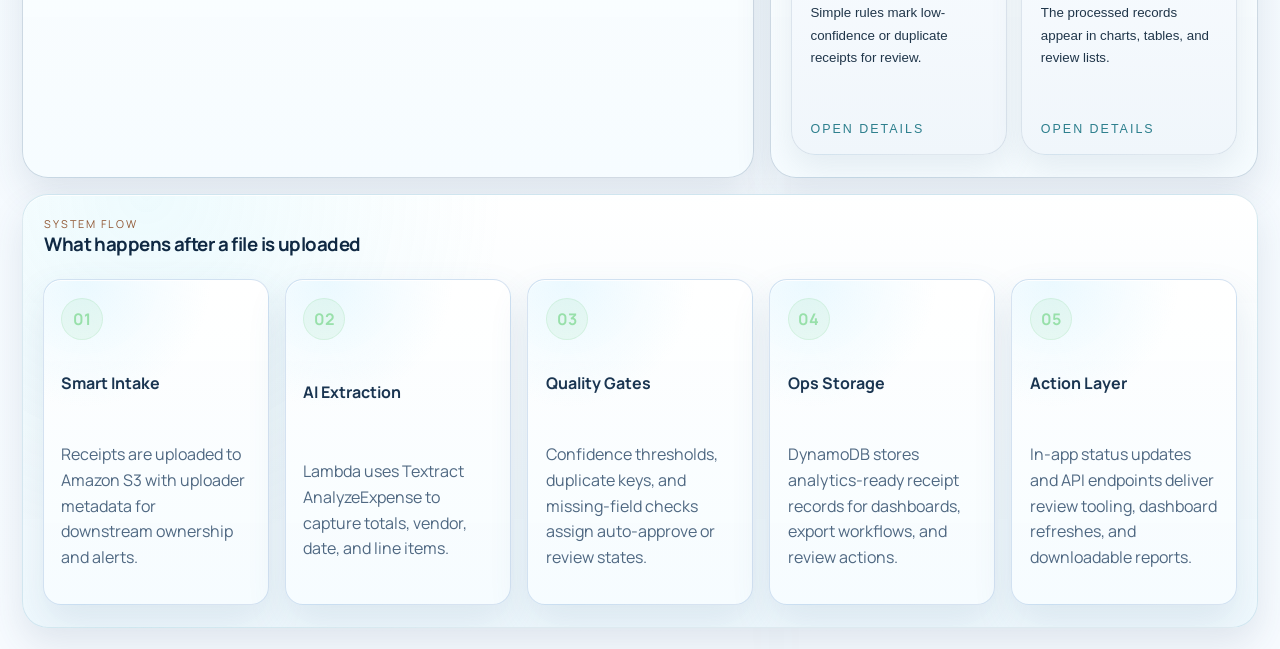
==== commit a2d81165: "Use root URL for public page metadata" ====
--- a/dashboard/app.html
+++ b/dashboard/app.html
@@ -19,9 +19,9 @@
       content="Explore the ReceiptPulse Cloud Demo dashboard with receipt OCR, duplicate review, analytics, and AWS architecture highlights without entering real credentials."
     />
     <meta name="theme-color" content="#071321" />
-    <link rel="canonical" href="https://receipt-pulse.netlify.app/app.html" />
+    <link rel="canonical" href="https://receipt-pulse.netlify.app/" />
     <meta property="og:type" content="website" />
-    <meta property="og:url" content="https://receipt-pulse.netlify.app/app.html" />
+    <meta property="og:url" content="https://receipt-pulse.netlify.app/" />
     <meta property="og:site_name" content="ReceiptPulse" />
     <meta property="og:title" content="ReceiptPulse | Cloud Demo Dashboard" />
     <meta
@@ -739,4 +739,4 @@
     <script src="./auth.js?v=20260616b" defer></script>
     <script src="./app.js?v=20260627a" defer></script>
   </body>
-</html>+</html>
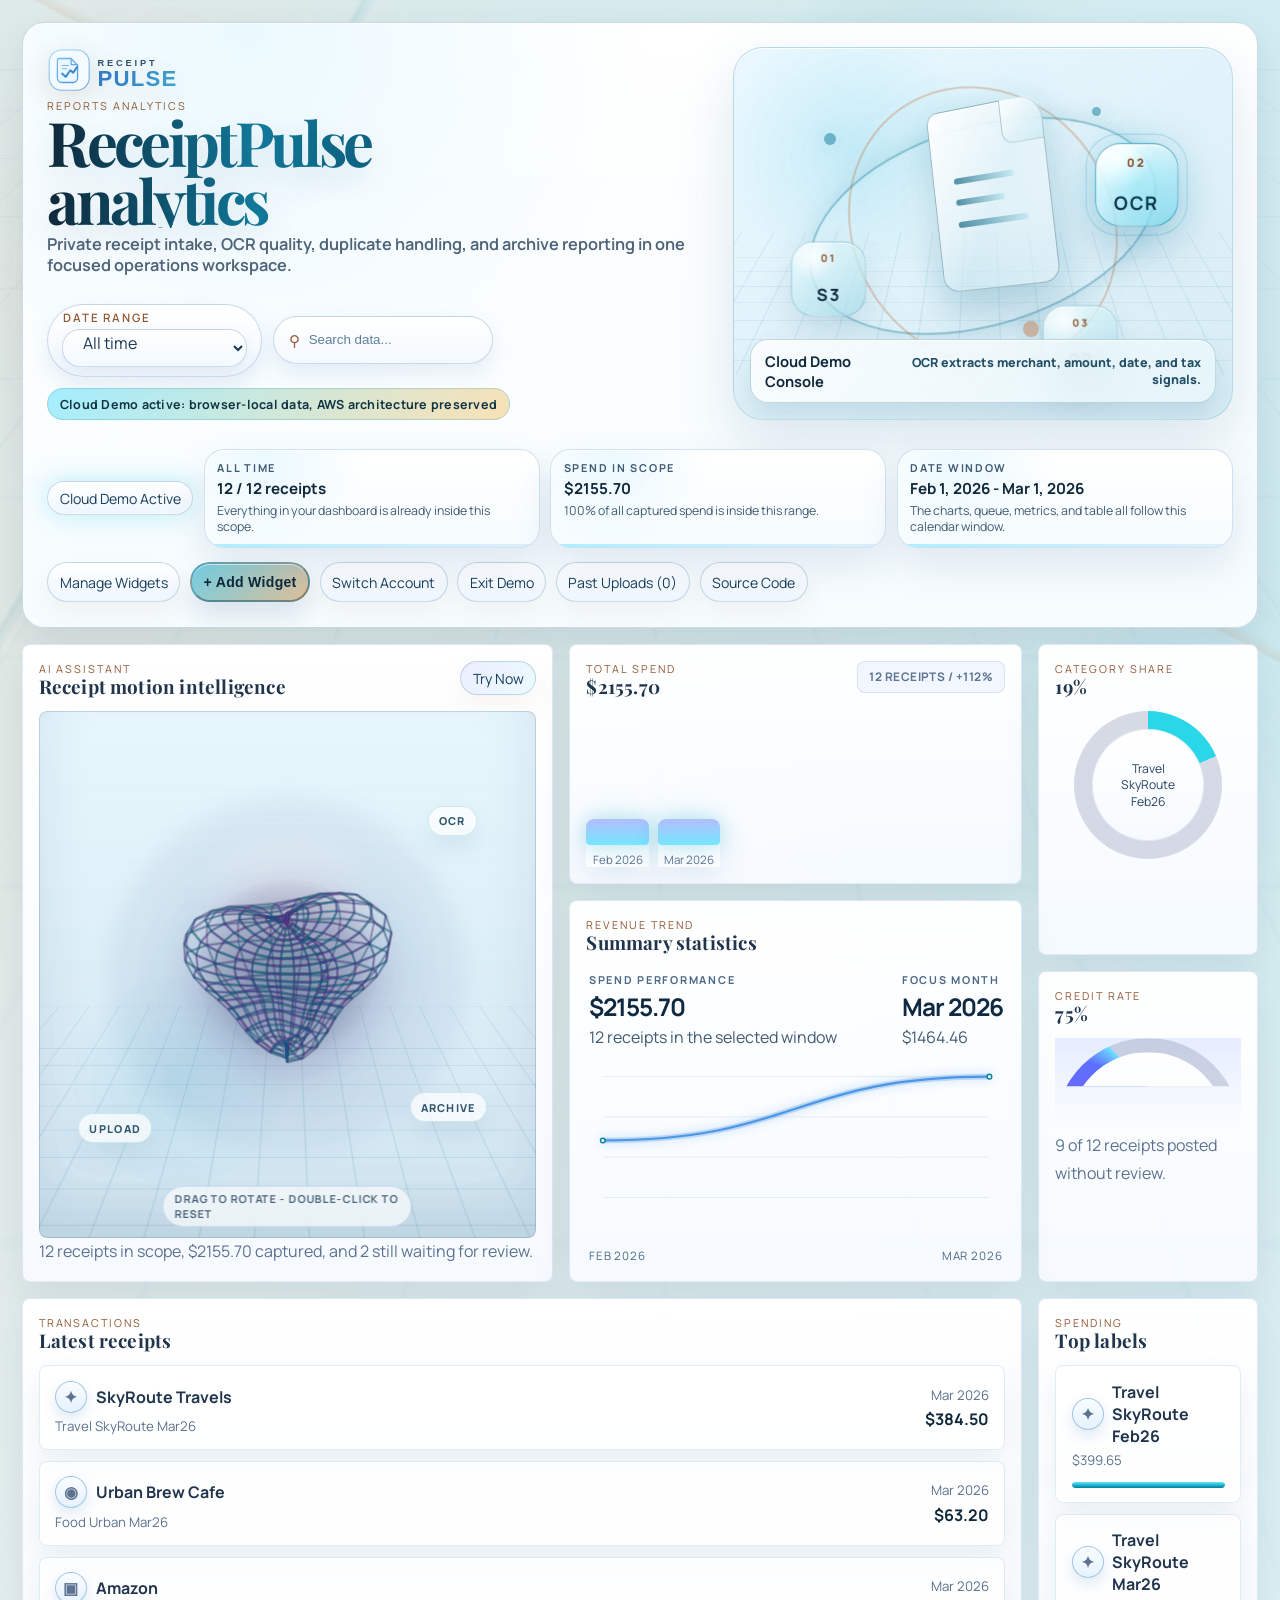
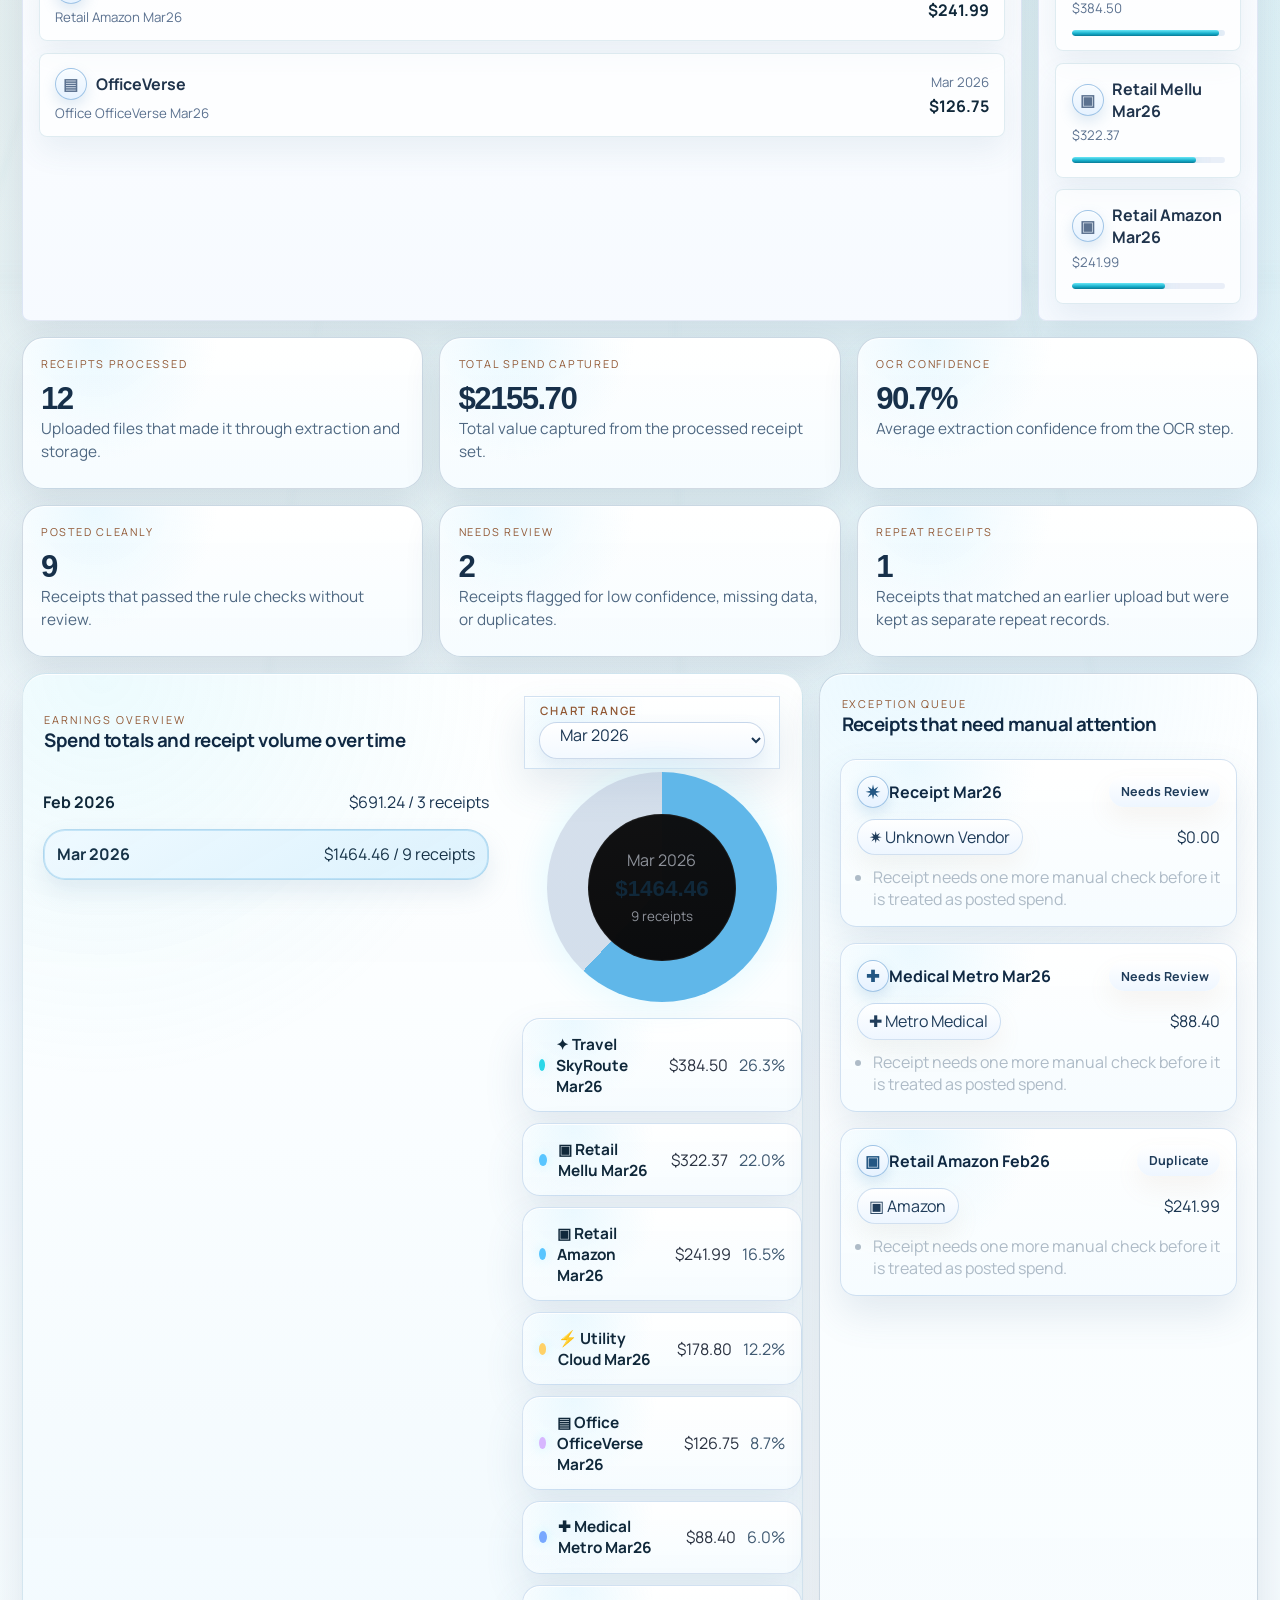
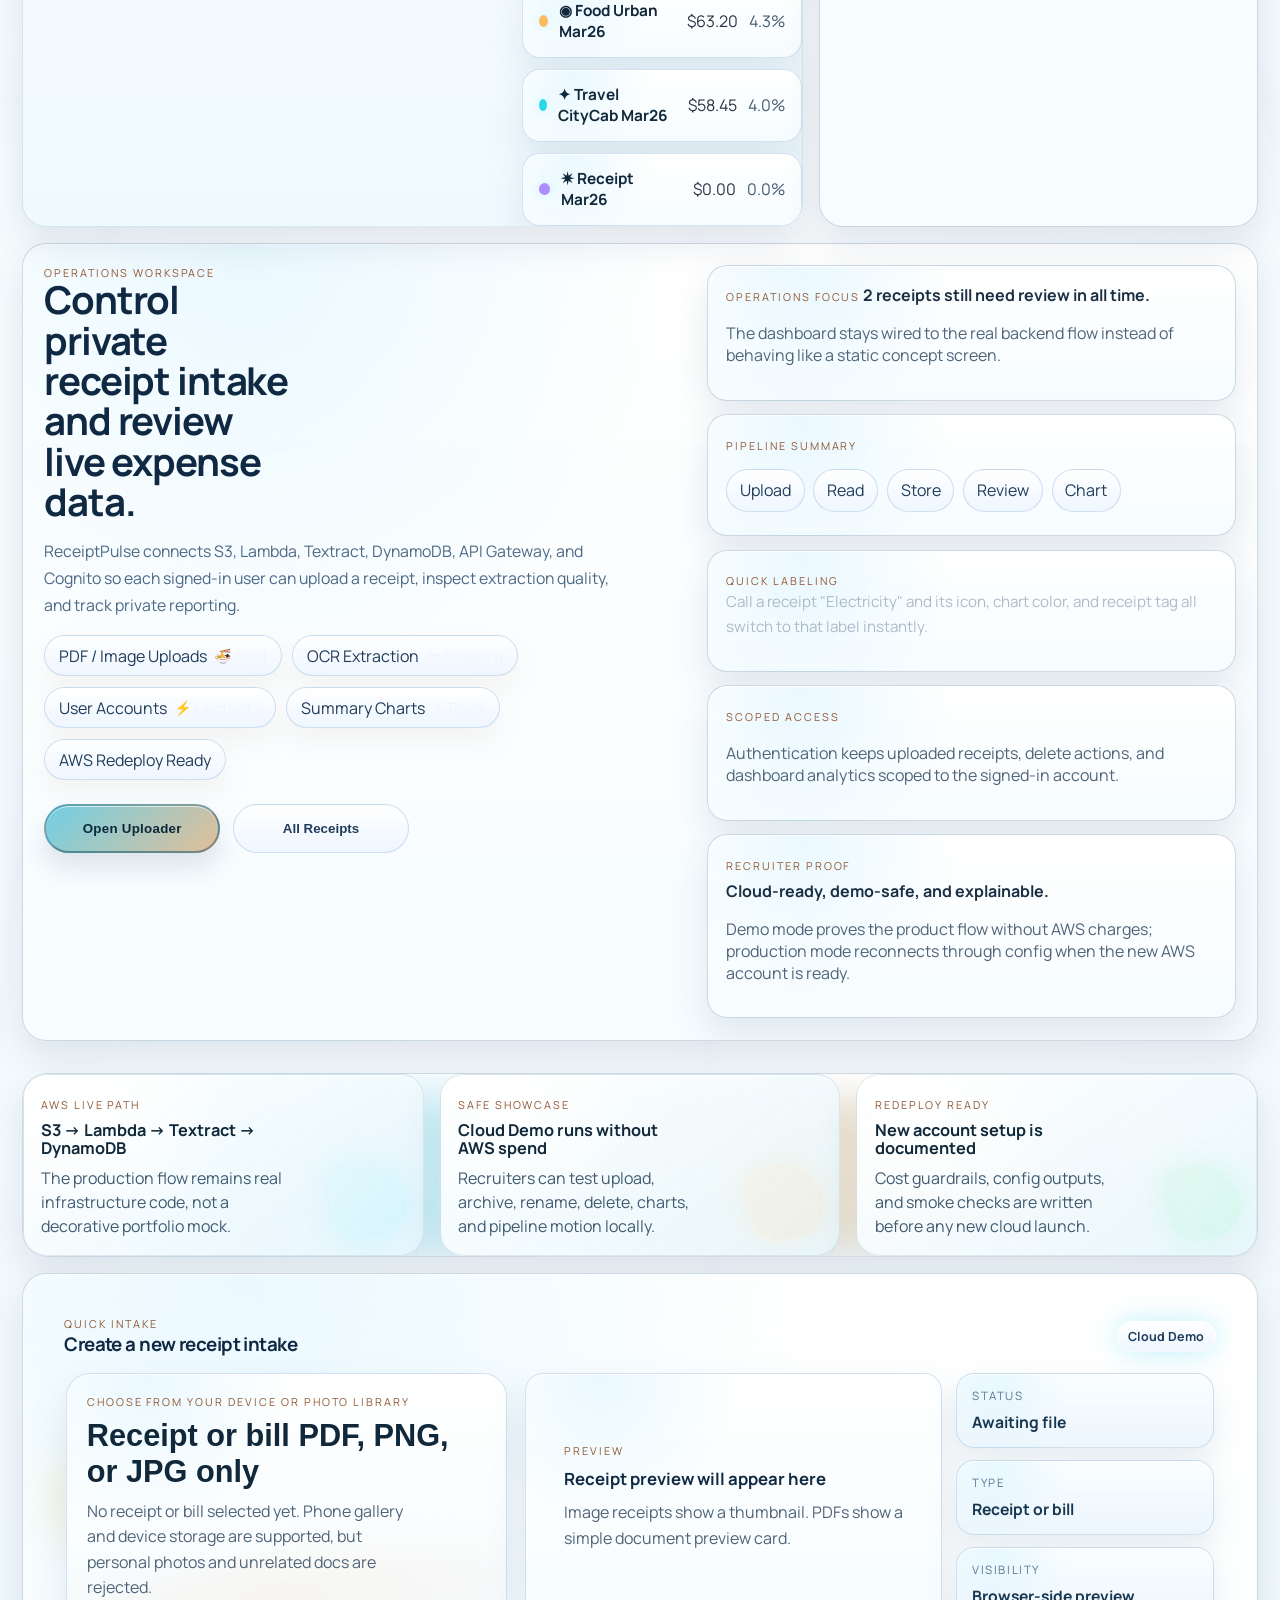
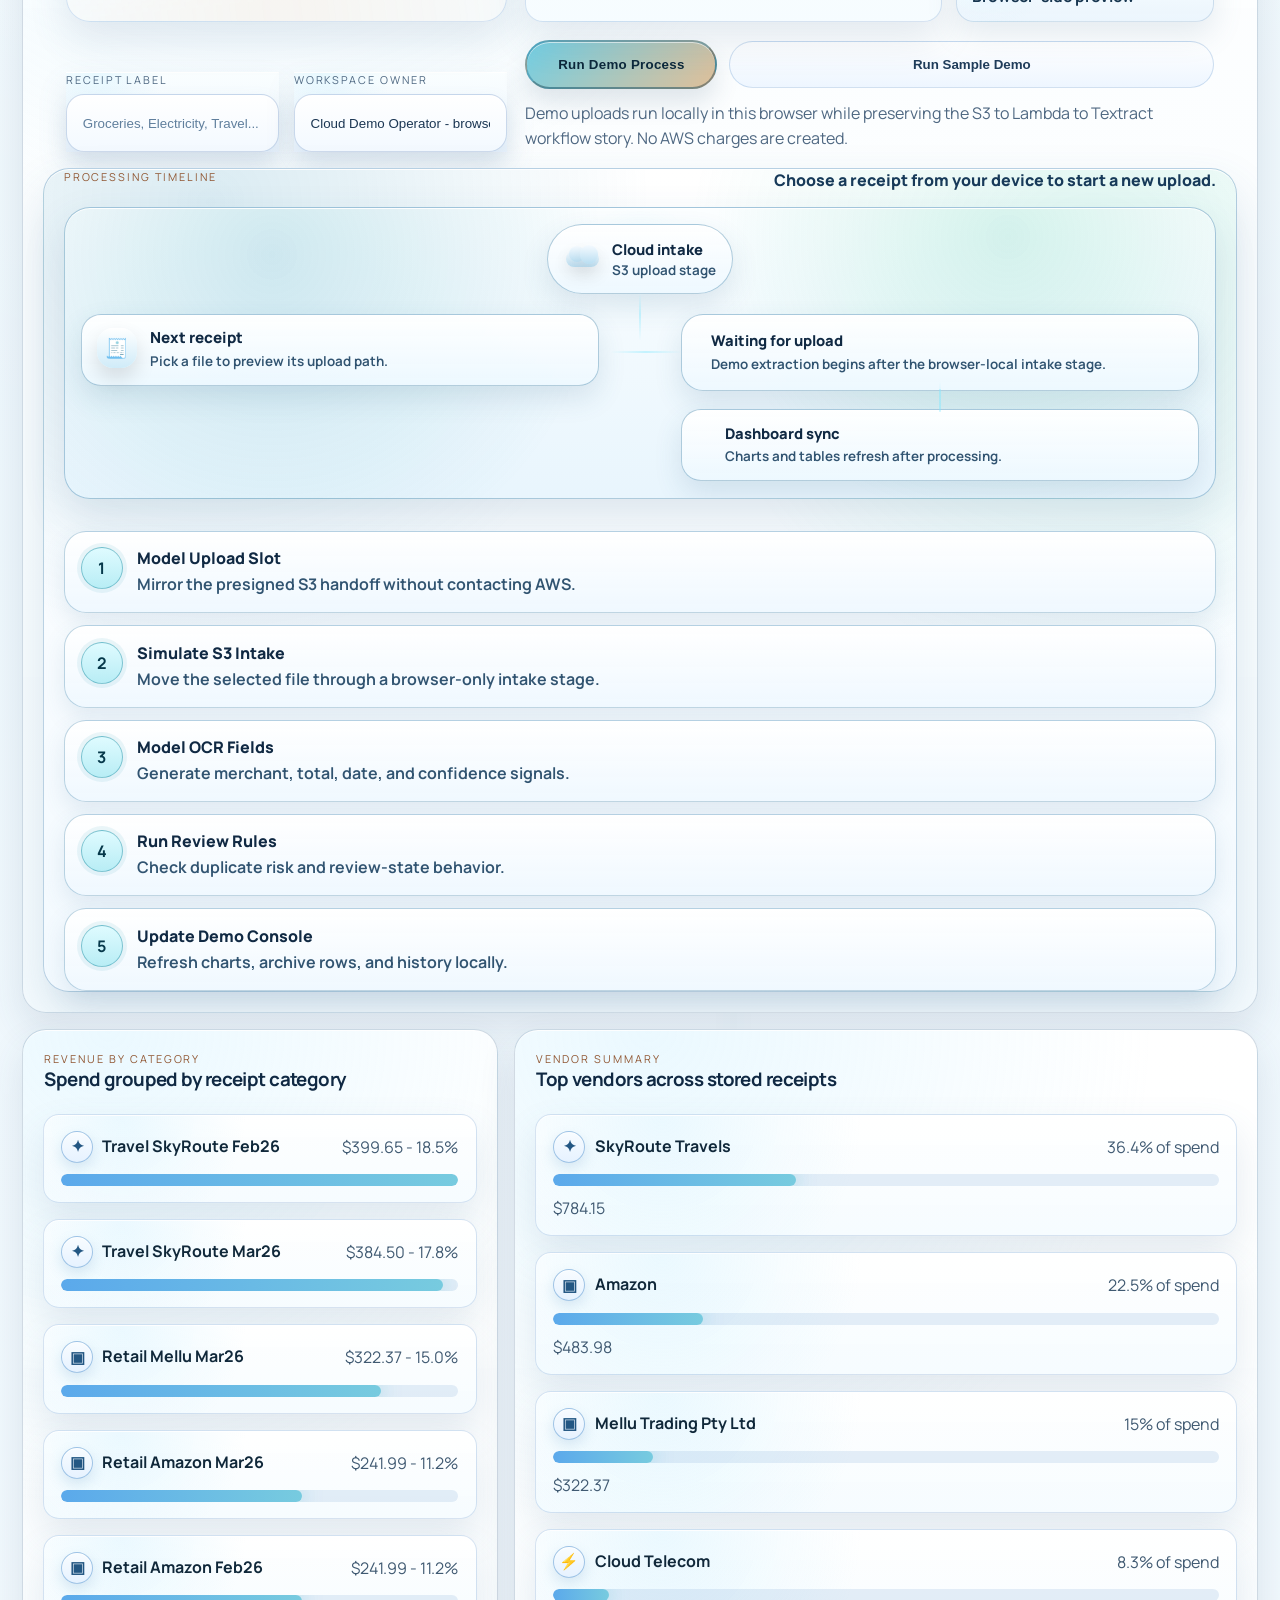
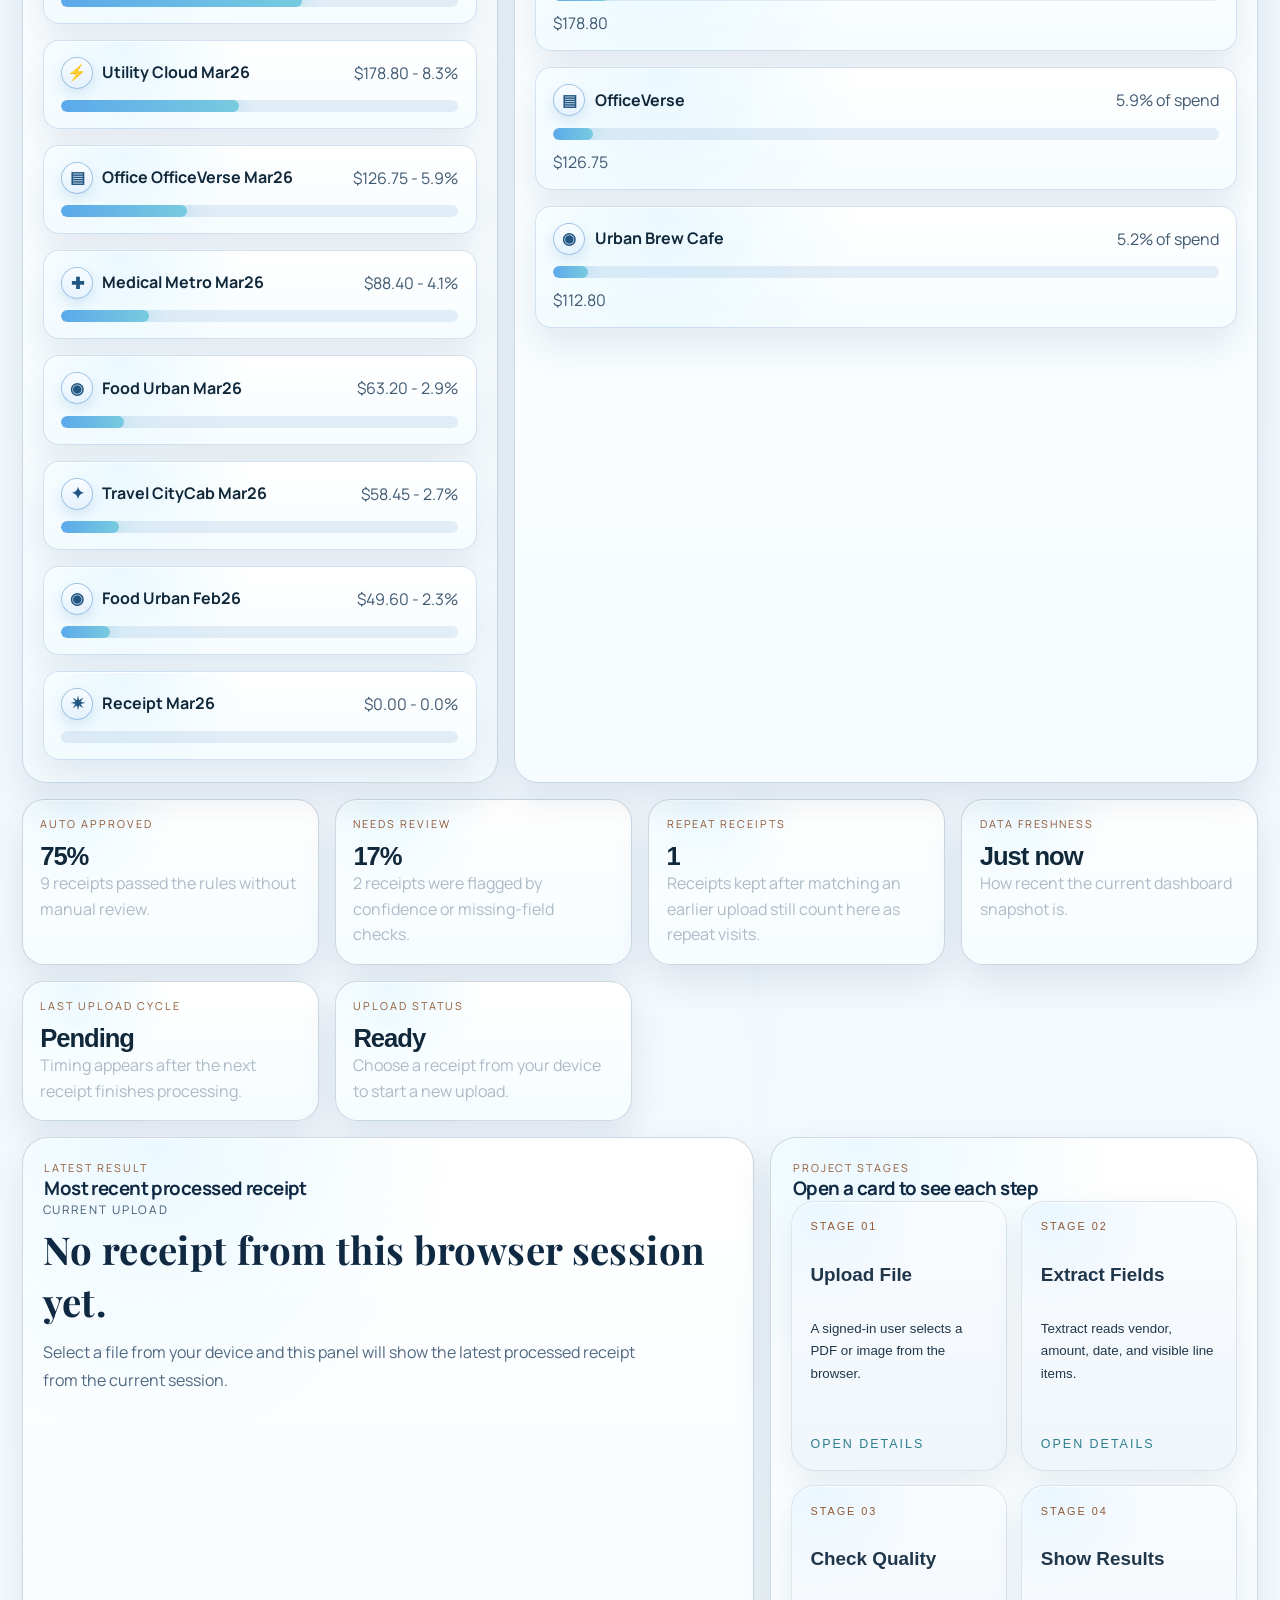
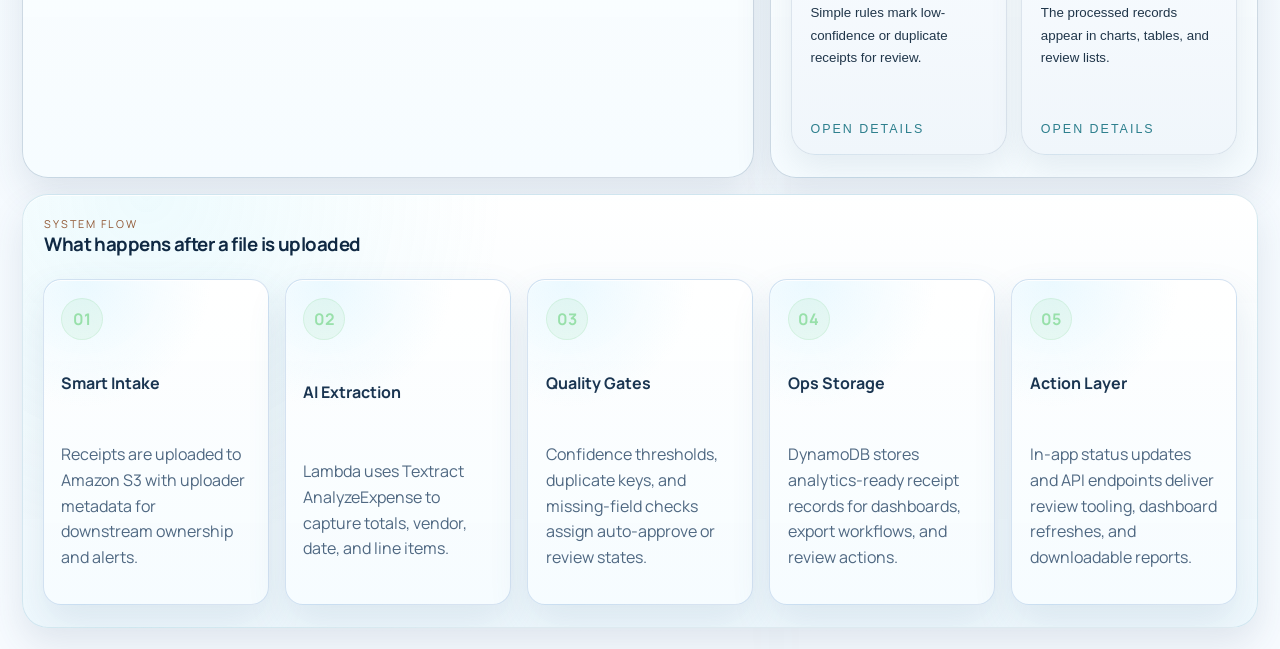
==== commit 2d1aca77: "Finalize Render live demo configuration" ====
--- a/dashboard/app.html
+++ b/dashboard/app.html
@@ -19,16 +19,16 @@
       content="Explore the ReceiptPulse Cloud Demo dashboard with receipt OCR, duplicate review, analytics, and AWS architecture highlights without entering real credentials."
     />
     <meta name="theme-color" content="#071321" />
-    <link rel="canonical" href="https://receipt-pulse.netlify.app/" />
+    <link rel="canonical" href="https://receiptpulse-cloud-demo.onrender.com/" />
     <meta property="og:type" content="website" />
-    <meta property="og:url" content="https://receipt-pulse.netlify.app/" />
+    <meta property="og:url" content="https://receiptpulse-cloud-demo.onrender.com/" />
     <meta property="og:site_name" content="ReceiptPulse" />
     <meta property="og:title" content="ReceiptPulse | Cloud Demo Dashboard" />
     <meta
       property="og:description"
       content="See the public Cloud Demo dashboard with receipt uploads, duplicate decisions, analytics, rename flows, and AWS serverless architecture."
     />
-    <meta property="og:image" content="https://receipt-pulse.netlify.app/social-preview.png?v=20260616a" />
+    <meta property="og:image" content="https://receiptpulse-cloud-demo.onrender.com/social-preview.png?v=20260616a" />
     <meta property="og:image:width" content="1200" />
     <meta property="og:image:height" content="630" />
     <meta property="og:image:alt" content="ReceiptPulse Cloud Demo dashboard with analytics, 3D receipt visuals, and AWS architecture proof." />
@@ -38,7 +38,7 @@
       name="twitter:description"
       content="Safe public dashboard demo for the ReceiptPulse AWS serverless portfolio project."
     />
-    <meta name="twitter:image" content="https://receipt-pulse.netlify.app/social-preview.png?v=20260616a" />
+    <meta name="twitter:image" content="https://receiptpulse-cloud-demo.onrender.com/social-preview.png?v=20260616a" />
     <link rel="icon" type="image/svg+xml" href="./receiptpulse-mark.svg?v=20260402c" />
     <link rel="icon" type="image/png" href="./receiptpulse-favicon.png?v=20260402c" />
     <link rel="apple-touch-icon" href="./receiptpulse-favicon.png?v=20260402c" />
